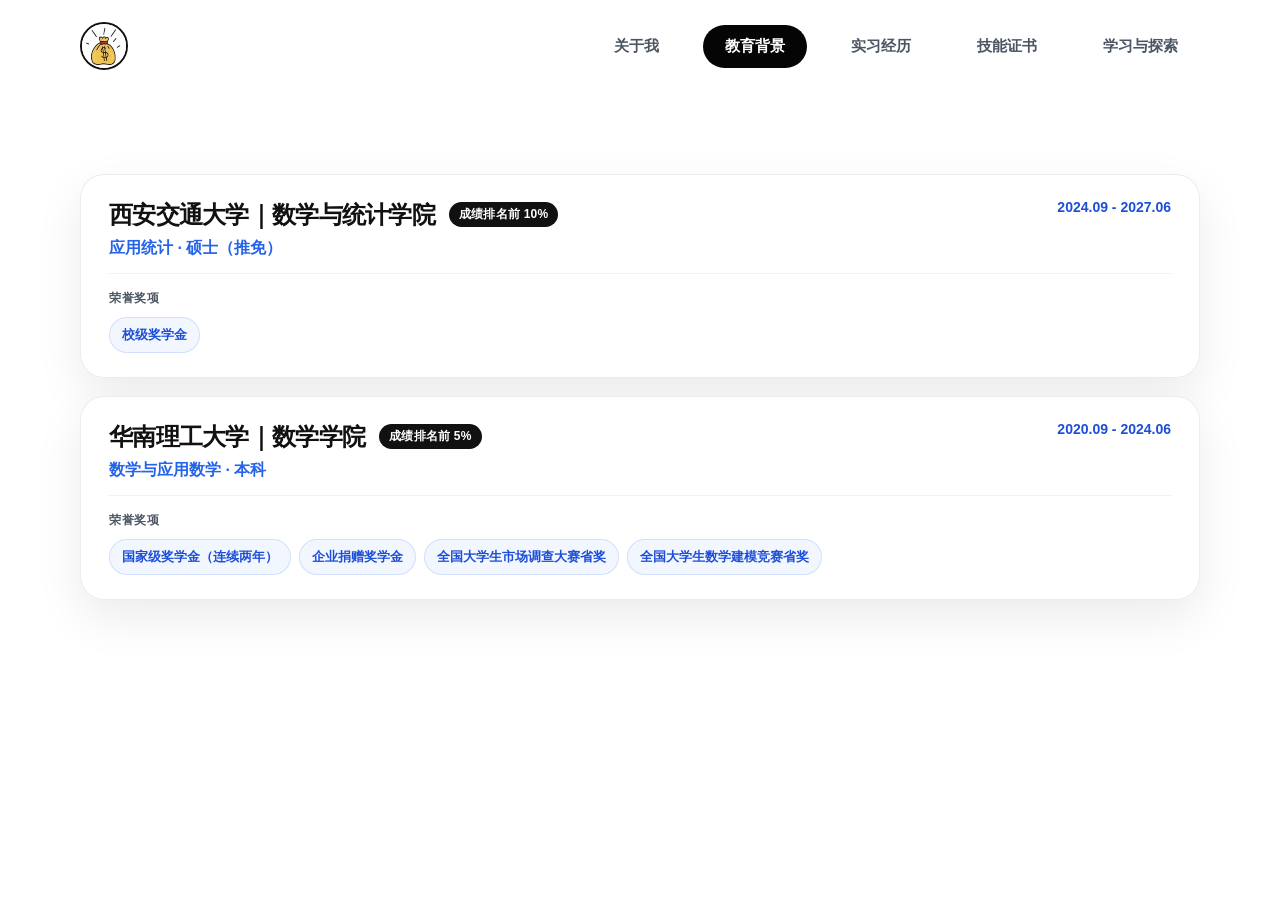
==== resume-website/education.html @ 729c0051 "Add files via upload" ====
<!DOCTYPE html>
<html lang="zh-CN">
<head>
  <meta charset="UTF-8">
  <meta name="viewport" content="width=device-width, initial-scale=1.0">
  <meta name="description" content="宋佳丽的教育背景页面，展示西安交通大学和华南理工大学学习经历、成绩排名与荣誉奖项。">
  <title>教育背景｜宋佳丽</title>
  <link rel="stylesheet" href="styles.css">
</head>
<body>
  <header class="site-header">
    <img class="logo logo-mark" src="xiaoxin2.jpg" alt="logo">
    <nav class="nav">
      <a href="index.html">关于我</a>
      <a class="active" href="education.html">教育背景</a>
      <a href="experience.html">实习经历</a>
      <a href="skills.html">技能证书</a>
      <a href="learning.html">学习与探索</a>
    </nav>
  </header>

  <main class="page subpage">
    <section class="section">
      <div class="edu-list">
        <article class="edu-card">
          <header class="edu-card-header">
            <div class="edu-card-title">
              <div class="edu-title-row">
                <h2>西安交通大学｜数学与统计学院</h2>
                <span class="edu-rank-inline">成绩排名前 10%</span>
              </div>
              <p class="edu-degree">应用统计 · 硕士（推免）</p>
            </div>
            <time class="edu-period">2024.09 - 2027.06</time>
          </header>

          <div class="edu-awards">
            <p class="edu-awards-label">荣誉奖项</p>
            <ul class="edu-award-tags">
              <li>校级奖学金</li>
            </ul>
          </div>
        </article>

        <article class="edu-card">
          <header class="edu-card-header">
            <div class="edu-card-title">
              <div class="edu-title-row">
                <h2>华南理工大学｜数学学院</h2>
                <span class="edu-rank-inline">成绩排名前 5%</span>
              </div>
              <p class="edu-degree">数学与应用数学 · 本科</p>
            </div>
            <time class="edu-period">2020.09 - 2024.06</time>
          </header>

          <div class="edu-awards">
            <p class="edu-awards-label">荣誉奖项</p>
            <ul class="edu-award-tags">
              <li>国家级奖学金（连续两年）</li>
              <li>企业捐赠奖学金</li>
              <li>全国大学生市场调查大赛省奖</li>
              <li>全国大学生数学建模竞赛省奖</li>
            </ul>
          </div>
        </article>
      </div>
    </section>
  </main>

  <script src="script.js"></script>
</body>
</html>
---- resume-website/styles.css ----
* {
  box-sizing: border-box;
}

:root {
  --bg: #ffffff;
  --card: rgba(255, 255, 255, 0.94);
  --text: #111111;
  --muted: #4b5563;
  --primary: #2563eb;
  --primary-dark: #1d4ed8;
  --accent: #9b6bd3;
  --mint: #bdf3e7;
  --outline: #55d5bd;
  --warm: #f97316;
  --line: rgba(37, 99, 235, 0.16);
  --shadow: 0 18px 48px rgba(17, 17, 17, 0.08);
}

html {
  scroll-behavior: smooth;
}

body {
  margin: 0;
  font-family: Arial, "Microsoft YaHei", sans-serif;
  color: var(--text);
  background: var(--bg);
}

body::before {
  content: none;
}

.site-header {
  position: sticky;
  top: 0;
  z-index: 10;
  display: flex;
  align-items: center;
  justify-content: space-between;
  width: min(1120px, 92%);
  margin: 0 auto;
  padding: 22px 0;
  border: 0;
  border-radius: 0;
  background: rgba(255, 255, 255, 0.88);
  box-shadow: none;
  backdrop-filter: blur(16px);
}

.logo {
  color: var(--text);
  font-size: 18px;
  font-weight: 800;
  text-decoration: none;
}

.logo-mark {
  display: inline-flex;
  align-items: center;
  justify-content: center;
  width: 48px;
  height: 48px;
  border: 2px solid #111111;
  border-radius: 50%;
  font-size: 16px;
  font-weight: 900;
  letter-spacing: -0.04em;
  background: #ffffff;
}

.nav {
  display: flex;
  gap: 22px;
  align-items: center;
}

.nav a {
  color: var(--muted);
  padding: 12px 22px;
  border-radius: 999px;
  font-size: 15px;
  font-weight: 700;
  text-decoration: none;
}

.nav a:hover {
  color: var(--primary);
}

.nav a.active {
  color: #ffffff;
  background: #050505;
}

.page {
  width: min(1120px, 92%);
  margin: 0 auto;
  padding: 20px 0 72px;
}

.subpage {
  padding-top: 54px;
}

.section {
  margin-top: 28px;
  scroll-margin-top: 96px;
}

.hero.section {
  margin-top: 8px;
}

.hero {
  display: grid;
  grid-template-columns: 1fr 1fr;
  gap: 40px;
  align-items: stretch;
  min-height: 0;
}

.hero-left {
  display: flex;
  flex-direction: column;
  justify-content: space-between;
  gap: 28px;
  min-width: 0;
}

.hero-content,
.profile-card,
.card,
.experience-card,
.contact-card {
  border: 1px solid rgba(17, 17, 17, 0.08);
  border-radius: 30px;
  background: var(--card);
  box-shadow: var(--shadow);
  backdrop-filter: blur(18px);
}

.hero-content {
  position: relative;
  display: flex;
  flex-direction: column;
  justify-content: flex-start;
  overflow: hidden;
  padding: 0 20px;
  border: 0;
  border-radius: 0;
  background: transparent;
  box-shadow: none;
  backdrop-filter: none;
  min-width: 0;
}

.hero-content::after {
  content: none;
}

.profile-card {
  position: relative;
  display: flex;
  flex-direction: column;
  height: 100%;
  min-height: 0;
  gap: 0;
  padding: 0;
  border: 0;
  background: transparent;
  box-shadow: none;
  backdrop-filter: none;
}

.photo-frame {
  position: relative;
  flex: 1;
  min-height: 0;
  height: 100%;
  padding: 0;
  border-radius: 42px;
  background: transparent;
  overflow: hidden;
}

.photo-frame::before {
  content: none;
}

.photo-frame img {
  display: block;
  width: 100%;
  height: 100%;
  object-fit: cover;
  object-position: center top;
  border-radius: 0;
  background: transparent;
  box-shadow: none;
}

.tag-list {
  display: flex;
  flex-direction: column;
  gap: 12px;
}

.tag-list span {
  display: block;
  padding: 13px 16px;
  border: 1px solid var(--line);
  border-radius: 16px;
  color: var(--primary-dark);
  background: rgba(239, 246, 255, 0.82);
  font-weight: 800;
}

.tag-cloud {
  display: flex;
  flex-wrap: wrap;
  gap: 12px;
}

.tag-cloud span {
  padding: 12px 16px;
  border: 1px solid var(--line);
  border-radius: 999px;
  color: var(--primary-dark);
  background: rgba(239, 246, 255, 0.82);
  font-weight: 800;
}

.eyebrow {
  margin: 0 0 16px;
  color: var(--primary);
  font-weight: 700;
  letter-spacing: 0.08em;
  text-transform: uppercase;
}

h1 {
  margin: 0;
  font-size: clamp(42px, 6.5vw, 64px);
  line-height: 1.04;
  letter-spacing: -0.07em;
}

.role-highlight {
  color: #7c3aed;
  font-size: 0.58em;
}

.role-line {
  margin: 16px 0 0;
  color: var(--accent);
  font-size: clamp(28px, 4vw, 40px);
  line-height: 1.2;
  font-weight: 500;
}

h2 {
  margin: 0 0 20px;
  font-size: clamp(26px, 3vw, 36px);
  letter-spacing: -0.03em;
}

h3 {
  margin: 0;
  font-size: 21px;
}

.page-title {
  margin: 0 0 20px;
  font-size: clamp(40px, 7vw, 72px);
  line-height: 1.08;
  letter-spacing: -0.05em;
}

.summary {
  position: relative;
  z-index: 1;
  max-width: 670px;
  margin: 24px 0 0;
  color: var(--muted);
  font-size: 18px;
  line-height: 1.85;
}

.actions {
  display: flex;
  flex-wrap: wrap;
  gap: 14px;
  margin-top: 32px;
}

.button {
  display: inline-flex;
  align-items: center;
  justify-content: center;
  min-width: 116px;
  padding: 14px 24px;
  border-radius: 999px;
  border: 0;
  font: inherit;
  font-weight: 700;
  text-decoration: none;
  cursor: pointer;
  transition: transform 0.2s ease, box-shadow 0.2s ease;
}

.button:hover {
  transform: translateY(-2px);
}

.primary {
  color: #111111;
  border: 2px solid #111111;
  background: #ffffff;
  box-shadow: none;
}

.secondary {
  color: #111111;
  background: var(--mint);
}

.card {
  padding: 34px;
}

.card p {
  margin: 0;
  color: var(--muted);
  line-height: 1.8;
}

.page-links {
  display: grid;
  grid-template-columns: repeat(5, 1fr);
  gap: 18px;
}

.page-link-card {
  display: block;
  min-height: 230px;
  padding: 26px;
  border: 1px solid rgba(255, 255, 255, 0.72);
  border-radius: 28px;
  color: var(--text);
  text-decoration: none;
  background: var(--card);
  box-shadow: var(--shadow);
  transition: transform 0.2s ease, box-shadow 0.2s ease;
}

.page-link-card:hover {
  transform: translateY(-6px);
  box-shadow: 0 28px 76px rgba(30, 41, 59, 0.16);
}

.page-link-card span {
  display: inline-flex;
  align-items: center;
  justify-content: center;
  width: 42px;
  height: 42px;
  margin-bottom: 22px;
  border-radius: 14px;
  color: #ffffff;
  background: linear-gradient(135deg, var(--primary), var(--accent));
  font-weight: 900;
}

.page-link-card h2 {
  margin-bottom: 14px;
  font-size: 24px;
}

.page-link-card p {
  margin: 0;
  color: var(--muted);
  line-height: 1.7;
}

.grid {
  display: grid;
  gap: 24px;
}

.two-columns {
  grid-template-columns: 0.9fr 1.1fr;
}

.section-label {
  margin: 0 0 12px;
  color: var(--accent);
  font-size: 13px;
  font-weight: 900;
  letter-spacing: 0.14em;
  text-transform: uppercase;
}

.section-heading {
  margin-bottom: 18px;
}

.check-list,
.experience-card ul,
.project-points {
  display: grid;
  gap: 11px;
  margin: 0;
  padding-left: 20px;
  color: var(--muted);
  line-height: 1.7;
}

.check-list li::marker,
.experience-card li::marker,
.project-points li::marker {
  color: var(--accent);
}

.timeline {
  display: grid;
  gap: 14px;
}

.timeline-item {
  display: flex;
  gap: 20px;
  align-items: center;
  justify-content: space-between;
  padding: 22px;
  border: 1px solid var(--line);
  border-radius: 22px;
  background: rgba(248, 250, 252, 0.78);
}

.timeline-item p,
.experience-card p,
.featured-project p,
.contact-card p {
  margin: 8px 0 0;
  color: var(--muted);
  line-height: 1.8;
}

time {
  flex: 0 0 auto;
  color: var(--primary-dark);
  font-weight: 800;
}

.experience-list {
  display: grid;
  gap: 20px;
}

.experience-card {
  padding: 28px 30px;
}

.experience-header {
  display: flex;
  gap: 20px;
  align-items: flex-start;
  justify-content: space-between;
  margin-bottom: 14px;
}

.experience-header h3 {
  font-size: clamp(20px, 2.2vw, 24px);
  letter-spacing: -0.02em;
}

.experience-header p {
  margin: 6px 0 0;
  color: var(--primary);
  font-weight: 800;
}

.experience-card > p {
  margin: 0;
}

.experience-card ul {
  margin-top: 12px;
}

.side-shell,
.learn-shell {
  display: grid;
  grid-template-columns: 220px minmax(0, 1fr);
  gap: 24px;
  align-items: start;
  margin-top: 8px;
}

.side-nav,
.learn-nav {
  position: sticky;
  top: 88px;
  display: flex;
  flex-direction: column;
  gap: 6px;
  padding: 18px 14px;
  border: 1px solid rgba(17, 17, 17, 0.08);
  border-radius: 22px;
  background: #ffffff;
  box-shadow: var(--shadow);
}

.side-nav-label,
.learn-nav-label {
  margin: 0 8px 10px;
  color: #9ca3af;
  font-size: 12px;
  font-weight: 700;
  letter-spacing: 0.08em;
}

.side-nav-item,
.learn-nav-item {
  display: block;
  width: 100%;
  padding: 12px 14px;
  border: 0;
  border-radius: 14px;
  background: transparent;
  color: #4b5563;
  font: inherit;
  font-size: 14px;
  font-weight: 700;
  text-align: left;
  cursor: pointer;
  transition: background 0.2s ease, color 0.2s ease;
}

.side-nav-item:hover,
.learn-nav-item:hover {
  color: var(--primary);
  background: rgba(239, 246, 255, 0.9);
}

.side-nav-item.is-active,
.learn-nav-item.is-active {
  color: #ffffff;
  background: #111111;
}

.side-content,
.learn-content {
  min-width: 0;
}

.side-panel[hidden],
.learn-panel[hidden] {
  display: none;
}

.side-panel,
.learn-panel {
  margin: 0;
}

.exp-panel {
  padding: 32px 34px;
  border: 1px solid rgba(17, 17, 17, 0.08);
  border-radius: 28px;
  background: #ffffff;
  box-shadow: var(--shadow);
}

.exp-top {
  display: flex;
  align-items: flex-start;
  justify-content: space-between;
  gap: 16px;
  margin-bottom: 14px;
}

.exp-company {
  margin: 0;
  font-size: clamp(28px, 3.2vw, 36px);
  letter-spacing: -0.04em;
  line-height: 1.15;
}

.exp-role {
  margin: 8px 0 0;
  color: var(--primary);
  font-size: 16px;
  font-weight: 700;
}

.exp-time {
  color: #6b7280;
  font-size: 14px;
  font-weight: 600;
  white-space: nowrap;
}

.exp-summary {
  margin: 0 0 18px;
  color: var(--text);
  font-size: 15px;
  line-height: 1.8;
  max-width: 920px;
}

.exp-tag-rows {
  display: grid;
  gap: 10px;
  margin-bottom: 26px;
}

.exp-tag-row {
  display: flex;
  align-items: flex-start;
  gap: 14px;
}

.exp-tag-cat {
  flex: 0 0 42px;
  padding-top: 8px;
  color: #9ca3af;
  font-size: 13px;
  font-weight: 600;
}

.exp-tags {
  display: flex;
  flex-wrap: wrap;
  gap: 8px;
}

.exp-tags span {
  padding: 7px 12px;
  border-radius: 999px;
  background: rgba(239, 246, 255, 0.95);
  color: var(--primary-dark);
  font-size: 13px;
  font-weight: 700;
}

.exp-projects-head {
  display: flex;
  align-items: center;
  justify-content: space-between;
  gap: 12px;
  margin-bottom: 14px;
}

.exp-projects-head h3 {
  margin: 0;
  font-size: 18px;
  letter-spacing: -0.02em;
}

.exp-expand-all {
  border: 0;
  background: transparent;
  color: #9ca3af;
  font: inherit;
  font-size: 13px;
  font-weight: 600;
  cursor: pointer;
}

.exp-expand-all:hover {
  color: var(--primary);
}

.exp-project-grid {
  display: grid;
  grid-template-columns: repeat(2, minmax(0, 1fr));
  gap: 16px;
}

.exp-project-grid--3 {
  grid-template-columns: repeat(3, minmax(0, 1fr));
  gap: 12px;
}

.exp-project-grid--3 .exp-project-card {
  padding: 10px;
}

.exp-project-grid--3 .exp-project-cover {
  min-height: 96px;
  margin-bottom: 10px;
  padding: 10px;
  font-size: 13px;
}

.exp-project-grid--3 .exp-project-card h4 {
  font-size: 14px;
}

.exp-project-grid--3 .exp-project-card > p {
  font-size: 12px;
  margin-bottom: 10px;
}

.exp-project-card {
  display: flex;
  flex-direction: column;
  padding: 14px;
  border-radius: 20px;
  background: #f7f8fa;
  min-width: 0;
}

.exp-project-cover {
  display: flex;
  align-items: flex-end;
  justify-content: flex-start;
  min-height: 132px;
  margin-bottom: 14px;
  padding: 14px;
  border-radius: 16px;
  color: #ffffff;
  font-size: 15px;
  font-weight: 800;
  letter-spacing: 0.02em;
  background:
    linear-gradient(135deg, rgba(255, 255, 255, 0.18), transparent 55%),
    linear-gradient(160deg, #3b82f6, #1d4ed8);
}

.exp-project-cover.tone-teal {
  background:
    linear-gradient(135deg, rgba(255, 255, 255, 0.18), transparent 55%),
    linear-gradient(160deg, #14b8a6, #0f766e);
}

.exp-project-cover.tone-orange {
  background:
    linear-gradient(135deg, rgba(255, 255, 255, 0.18), transparent 55%),
    linear-gradient(160deg, #fb923c, #ea580c);
}

.exp-project-cover.tone-violet {
  background:
    linear-gradient(135deg, rgba(255, 255, 255, 0.18), transparent 55%),
    linear-gradient(160deg, #8b5cf6, #6d28d9);
}

.exp-project-cover.tone-rose {
  background:
    linear-gradient(135deg, rgba(255, 255, 255, 0.18), transparent 55%),
    linear-gradient(160deg, #f43f5e, #be123c);
}

.exp-project-card h4 {
  margin: 0 0 8px;
  font-size: 16px;
  line-height: 1.4;
  letter-spacing: -0.02em;
}

.exp-project-card > p {
  margin: 0 0 14px;
  color: #6b7280;
  font-size: 13px;
  line-height: 1.65;
  flex: 1;
}

.exp-detail-link {
  align-self: flex-start;
  border: 0;
  padding: 0;
  background: transparent;
  color: var(--text);
  font: inherit;
  font-size: 13px;
  font-weight: 700;
  cursor: pointer;
}

.exp-detail-link:hover {
  color: var(--primary);
}

.project-modal {
  position: fixed;
  inset: 0;
  z-index: 60;
  display: none;
  align-items: center;
  justify-content: center;
  padding: 16px;
}

.project-modal.is-open {
  display: flex;
}

.project-modal-panel {
  position: relative;
  z-index: 1;
  display: flex;
  flex-direction: column;
  width: min(960px, 94vw);
  max-height: 88vh;
  border-radius: 24px;
  background: rgba(247, 248, 250, 0.92);
  backdrop-filter: blur(14px);
  box-shadow: 0 36px 100px rgba(17, 17, 17, 0.28);
  overflow: hidden;
}

.project-modal-scroll {
  overflow-y: auto;
  padding: 18px 20px 8px;
}

.project-modal-header {
  display: flex;
  align-items: flex-start;
  justify-content: space-between;
  gap: 14px;
  margin-bottom: 16px;
  padding: 14px 16px;
  border-radius: 16px;
  background: #ffffff;
  box-shadow: 0 4px 14px rgba(17, 17, 17, 0.04);
}

.project-modal-header h2 {
  margin: 0;
  flex: 1;
  min-width: 0;
  font-size: clamp(18px, 2.2vw, 24px);
  letter-spacing: -0.03em;
  line-height: 1.25;
}

.project-modal-process {
  margin: 0;
  max-width: 280px;
  color: #9ca3af;
  font-size: 10px;
  font-weight: 700;
  letter-spacing: 0.03em;
  text-align: right;
  line-height: 1.45;
}

.project-modal-section {
  margin-bottom: 16px;
}

.project-modal-section-title {
  text-align: center;
  margin-bottom: 10px;
}

.project-modal-section-title h3 {
  margin: 0;
  font-size: 17px;
  letter-spacing: -0.02em;
}

.project-modal-section-title p {
  margin: 3px 0 0;
  color: #9ca3af;
  font-size: 10px;
  font-weight: 700;
  letter-spacing: 0.12em;
}

.project-resp-grid {
  display: grid;
  grid-template-columns: repeat(4, minmax(0, 1fr));
  gap: 10px;
}

.project-resp-card {
  display: flex;
  flex-direction: column;
  min-height: 0;
  border-radius: 16px;
  overflow: hidden;
  background: #ffffff;
  border: 1px solid rgba(17, 17, 17, 0.05);
  box-shadow: 0 6px 16px rgba(17, 17, 17, 0.04);
}

.project-resp-head {
  min-height: 48px;
  display: flex;
  align-items: flex-end;
  padding: 10px 12px;
}

.project-resp-card.tone-blue .project-resp-head {
  background: linear-gradient(160deg, #dbeafe, #eff6ff);
}

.project-resp-card.tone-green .project-resp-head {
  background: linear-gradient(160deg, #d1fae5, #ecfdf5);
}

.project-resp-card.tone-orange .project-resp-head {
  background: linear-gradient(160deg, #ffedd5, #fff7ed);
}

.project-resp-card.tone-purple .project-resp-head {
  background: linear-gradient(160deg, #ede9fe, #f5f3ff);
}

.project-resp-head h4 {
  margin: 0;
  font-size: 13px;
  letter-spacing: -0.02em;
}

.project-resp-card ul {
  margin: 0;
  padding: 10px 12px 12px 26px;
  display: grid;
  gap: 5px;
  color: #4b5563;
  font-size: 12px;
  line-height: 1.45;
}

.project-modal-results-box {
  margin-bottom: 8px;
  padding: 16px 16px 14px;
  border-radius: 16px;
  background: #ffffff;
  box-shadow: 0 4px 14px rgba(17, 17, 17, 0.04);
}

.project-modal-results-box .project-modal-section-title {
  margin-bottom: 12px;
}

.project-result-grid {
  display: grid;
  grid-template-columns: repeat(3, minmax(0, 1fr));
  gap: 12px;
}

.project-result-card {
  padding: 14px 12px;
  border-radius: 14px;
  background: rgba(247, 248, 250, 0.92);
  border: 1px solid rgba(17, 17, 17, 0.04);
  box-shadow: none;
}

.project-result-card:nth-child(1) {
  background: rgba(239, 246, 255, 0.88);
}

.project-result-card:nth-child(2) {
  background: rgba(240, 253, 250, 0.78);
}

.project-result-card:nth-child(3) {
  background: rgba(245, 243, 255, 0.72);
}

.project-result-card:not(:last-child) {
  border-right: 0;
}

.project-result-card p {
  margin: 0;
  color: #374151;
  font-size: 12px;
  line-height: 1.55;
  font-weight: 600;
}

.project-modal-footer {
  padding: 10px 20px 14px;
  border-top: 1px solid rgba(17, 17, 17, 0.06);
  background: rgba(255, 255, 255, 0.72);
}

.project-modal-footer .button {
  min-width: 84px;
  padding: 10px 18px;
  font-size: 14px;
}

.featured-project {
  background:
    linear-gradient(135deg, rgba(239, 246, 255, 0.92), rgba(240, 253, 250, 0.92)),
    var(--card);
}

.metrics {
  display: grid;
  grid-template-columns: repeat(4, 1fr);
  gap: 14px;
  margin: 28px 0;
}

.metrics div {
  padding: 20px;
  border-radius: 20px;
  background: #ffffff;
  box-shadow: 0 12px 30px rgba(30, 41, 59, 0.08);
}

.metrics strong {
  display: block;
  color: var(--primary);
  font-size: 30px;
  line-height: 1;
}

.metrics span {
  display: block;
  margin-top: 10px;
  color: var(--muted);
  font-size: 14px;
}

.skill-grid {
  display: grid;
  grid-template-columns: repeat(4, 1fr);
  gap: 18px;
}

.skill-card {
  min-height: 190px;
}

.skill-card h3 {
  margin-bottom: 14px;
  color: var(--primary-dark);
}

.awards-card {
  border-left: 8px solid var(--warm);
}

.edu-list {
  display: grid;
  gap: 18px;
}

.edu-card {
  padding: 24px 28px;
  border: 1px solid rgba(17, 17, 17, 0.08);
  border-radius: 24px;
  background: var(--card);
  box-shadow: var(--shadow);
}

.edu-card-header {
  display: flex;
  gap: 16px;
  align-items: flex-start;
  justify-content: space-between;
  margin-bottom: 16px;
  padding-bottom: 14px;
  border-bottom: 1px solid rgba(17, 17, 17, 0.06);
}

.edu-card-title {
  min-width: 0;
  flex: 1;
}

.edu-title-row {
  display: flex;
  flex-wrap: wrap;
  align-items: center;
  gap: 10px 14px;
}

.edu-card-title h2 {
  margin: 0;
  font-size: clamp(20px, 2.2vw, 24px);
  letter-spacing: -0.03em;
  line-height: 1.3;
}

.edu-rank-inline {
  display: inline-flex;
  align-items: center;
  padding: 4px 10px;
  border-radius: 999px;
  background: #111111;
  color: #ffffff;
  font-size: 12px;
  font-weight: 800;
  letter-spacing: 0.02em;
  white-space: nowrap;
}

.edu-degree {
  margin: 8px 0 0;
  color: var(--primary);
  font-weight: 700;
}

.edu-period {
  flex: 0 0 auto;
  color: var(--primary-dark);
  font-weight: 800;
  font-size: 14px;
  white-space: nowrap;
}

.edu-awards-label {
  margin: 0 0 10px;
  color: var(--muted);
  font-size: 12px;
  font-weight: 700;
  letter-spacing: 0.06em;
}

.edu-award-tags {
  display: flex;
  flex-wrap: wrap;
  gap: 8px;
  margin: 0;
  padding: 0;
  list-style: none;
}

.edu-award-tags li {
  padding: 8px 12px;
  border: 1px solid var(--line);
  border-radius: 999px;
  color: var(--primary-dark);
  background: rgba(239, 246, 255, 0.82);
  font-size: 13px;
  font-weight: 700;
}

.contact-card {
  display: flex;
  gap: 24px;
  align-items: center;
  justify-content: space-between;
  padding: 40px;
  color: #ffffff;
  background: linear-gradient(135deg, rgba(37, 99, 235, 0.95), rgba(20, 184, 166, 0.95));
}

.contact-card .section-label,
.contact-card p {
  color: rgba(255, 255, 255, 0.86);
}

.contact-card h2 {
  margin-bottom: 12px;
}

.contact-card .primary {
  color: var(--primary-dark);
  background: #ffffff;
  box-shadow: none;
}

.ai-matcher {
  background: transparent;
  margin-top: auto;
}

.matcher-card {
  background: #ffffff;
  border: 1px solid #e5e5e5;
  border-radius: 16px;
  padding: 16px;
  width: 100%;
  max-width: none;
  box-shadow: none;
}

.matcher-title {
  font-size: 12px;
  font-weight: 500;
  color: #666666;
  margin: 0 0 16px 0;
  font-family: -apple-system, BlinkMacSystemFont, "Segoe UI", Helvetica, Arial, sans-serif;
  letter-spacing: 0.5px;
}

.matcher-form {
  display: flex;
  flex-direction: row;
  gap: 12px;
  align-items: center;
  width: 100%;
}

.job-input {
  flex: 1;
  height: 44px;
  padding: 0 14px;
  background: #f5f5f5;
  border: 1px solid #e5e5e5;
  border-radius: 10px;
  font-family: -apple-system, BlinkMacSystemFont, "Segoe UI", Helvetica, Arial, sans-serif;
  font-size: 13px;
  color: #333333;
  transition: background-color 0.2s, border-color 0.2s;
  box-sizing: border-box;
}

.job-input::placeholder {
  color: #b0b0b0;
}

.job-input:focus {
  outline: none;
  background: #ffffff;
  border-color: #999999;
}

.matcher-btn {
  height: 44px;
  padding: 0 24px;
  background: #000000;
  color: #ffffff;
  border: none;
  border-radius: 10px;
  font-family: -apple-system, BlinkMacSystemFont, "Segoe UI", Helvetica, Arial, sans-serif;
  font-size: 13px;
  font-weight: 600;
  cursor: pointer;
  white-space: nowrap;
  transition: background-color 0.2s;
  box-sizing: border-box;
}

.matcher-btn:hover {
  background: #1a1a1a;
}

.matcher-btn:active {
  background: #000000;
}

.match-result {
  margin-top: 24px;
  padding: 24px;
  background: rgba(37, 99, 235, 0.08);
  border-radius: 12px;
  border-left: 4px solid var(--primary);
}

.result-content {
  margin-bottom: 16px;
  line-height: 1.8;
  white-space: pre-wrap;
}

.loading-spinner {
  display: flex;
  flex-direction: column;
  align-items: center;
  gap: 16px;
  padding: 24px;
}

.spinner {
  width: 40px;
  height: 40px;
  border: 4px solid var(--line);
  border-top-color: var(--primary);
  border-radius: 50%;
  animation: spin 0.8s linear infinite;
}

@keyframes spin {
  to { transform: rotate(360deg); }
}

.progress-container {
  width: 100%;
  max-width: 300px;
  display: flex;
  flex-direction: column;
  align-items: center;
  gap: 8px;
}

.progress-bar {
  width: 100%;
  height: 6px;
  background: rgba(37, 99, 235, 0.1);
  border-radius: 3px;
  overflow: hidden;
}

.progress-fill {
  height: 100%;
  background: linear-gradient(90deg, var(--primary), var(--accent));
  border-radius: 3px;
  width: 0%;
  transition: width 0.3s ease;
}

.progress-text {
  font-size: 12px;
  color: var(--muted);
  font-weight: 600;
}

.contact-modal {
  position: fixed;
  inset: 0;
  z-index: 50;
  display: none;
  align-items: center;
  justify-content: center;
  padding: 24px;
}

.contact-modal.is-open {
  display: flex;
}

.modal-backdrop {
  position: absolute;
  inset: 0;
  background: rgba(17, 17, 17, 0.36);
  backdrop-filter: blur(8px);
}

.contact-popup {
  position: relative;
  z-index: 1;
  display: grid;
  grid-template-columns: minmax(0, 1fr) 300px;
  gap: 30px;
  align-items: center;
  width: min(760px, 94vw);
  padding: 34px;
  border: 3px solid #111111;
  border-radius: 34px;
  background: #fff8df;
  box-shadow: 0 28px 80px rgba(17, 17, 17, 0.24);
}

.modal-close {
  position: absolute;
  top: 18px;
  right: 18px;
  width: 36px;
  height: 36px;
  border: 2px solid #111111;
  border-radius: 50%;
  color: #111111;
  background: #ffffff;
  font-size: 24px;
  font-weight: 900;
  line-height: 1;
  cursor: pointer;
}

.contact-sign {
  position: relative;
  padding: 30px 32px;
  border: 3px solid #111111;
  border-radius: 24px;
  background: #ffffff;
}

.contact-sign h2 {
  margin-bottom: 18px;
}

.contact-line {
  margin: 12px 0 0;
  color: var(--text);
  font-size: 20px;
  font-weight: 800;
  white-space: nowrap;
}

.contact-line a {
  color: #7c3aed;
  text-decoration: none;
}

.contact-illustration {
  display: flex;
  align-items: center;
  justify-content: center;
}

.contact-illustration img {
  display: block;
  width: min(300px, 100%);
  height: auto;
  object-fit: contain;
  mix-blend-mode: multiply;
}

.cartoon-kid {
  position: relative;
  width: 210px;
  height: 260px;
  margin: 0 auto;
}

.kid-face {
  position: absolute;
  left: 48px;
  top: 42px;
  width: 116px;
  height: 104px;
  border: 3px solid #111111;
  border-radius: 48% 48% 44% 44%;
  background: #ffd6b1;
  z-index: 3;
}

.kid-hair {
  position: absolute;
  left: 39px;
  top: 24px;
  width: 130px;
  height: 62px;
  border: 3px solid #111111;
  border-radius: 60px 60px 28px 28px;
  background: #1f2937;
  z-index: 4;
}

.kid-hair::before,
.kid-hair::after {
  position: absolute;
  bottom: -24px;
  width: 34px;
  height: 52px;
  border: 3px solid #111111;
  border-radius: 999px;
  content: "";
  background: #1f2937;
}

.kid-hair::before {
  left: -6px;
  transform: rotate(18deg);
}

.kid-hair::after {
  right: -6px;
  transform: rotate(-18deg);
}

.eye {
  position: absolute;
  top: 46px;
  width: 12px;
  height: 18px;
  border-radius: 50%;
  background: #111111;
}

.eye.left {
  left: 33px;
}

.eye.right {
  right: 33px;
}

.blush {
  position: absolute;
  top: 68px;
  width: 24px;
  height: 10px;
  border-radius: 999px;
  background: #ff8aa0;
  opacity: 0.72;
}

.blush.left {
  left: 16px;
}

.blush.right {
  right: 16px;
}

.smile {
  position: absolute;
  left: 48px;
  top: 70px;
  width: 20px;
  height: 12px;
  border-bottom: 3px solid #111111;
  border-radius: 0 0 999px 999px;
}

.kid-body {
  position: absolute;
  left: 55px;
  top: 135px;
  width: 100px;
  height: 90px;
  border: 3px solid #111111;
  border-radius: 28px 28px 18px 18px;
  background: #ef4444;
  z-index: 2;
}

.kid-body::before {
  position: absolute;
  left: 24px;
  top: 0;
  width: 52px;
  height: 28px;
  border-radius: 0 0 20px 20px;
  content: "";
  background: #ffe08a;
}

.kid-arm {
  position: absolute;
  top: 140px;
  width: 34px;
  height: 94px;
  border: 3px solid #111111;
  border-radius: 999px;
  background: #ffd6b1;
  z-index: 1;
}

.kid-arm.left {
  left: 20px;
  transform: rotate(-22deg);
}

.kid-arm.right {
  right: 20px;
  transform: rotate(22deg);
}

@media (max-width: 640px) {
  .site-header {
    position: static;
    align-items: flex-start;
    border-radius: 24px;
    width: 92%;
    margin: 0 auto 22px;
    padding: 0;
  }

  .nav {
    flex-wrap: wrap;
    justify-content: flex-end;
    gap: 10px;
  }

  .nav a {
    font-size: 12px;
  }

  .page {
    padding: 28px 0;
  }

  .hero {
    grid-template-columns: 1fr;
    min-height: auto;
  }

  .hero-left {
    gap: 24px;
  }

  .profile-card {
    min-height: 360px;
  }

  .hero-content {
    padding: 0;
  }

  .card {
    padding: 24px;
  }

  .matcher-card {
    padding: 24px;
  }

  .matcher-form {
    gap: 12px;
  }

  .job-input {
    padding: 12px;
    font-size: 13px;
  }

  .two-columns,
  .skill-grid,
  .metrics,
  .page-links,
  .exp-project-grid {
    grid-template-columns: 1fr;
  }

  .timeline-item,
  .experience-header,
  .contact-card,
  .contact-popup,
  .edu-card-header,
  .exp-top {
    align-items: flex-start;
    flex-direction: column;
  }

  .side-shell,
  .learn-shell {
    grid-template-columns: 1fr;
    gap: 16px;
  }

  .side-nav,
  .learn-nav {
    position: static;
    flex-direction: row;
    flex-wrap: wrap;
    gap: 8px;
    padding: 14px;
  }

  .side-nav-label,
  .learn-nav-label {
    width: 100%;
    margin: 0 0 4px;
  }

  .side-nav-item,
  .learn-nav-item {
    width: auto;
    padding: 10px 12px;
    font-size: 13px;
  }

  .exp-panel {
    padding: 22px 18px;
  }

  .exp-tag-row {
    flex-direction: column;
    gap: 8px;
  }

  .project-modal {
    padding: 12px;
  }

  .project-modal-panel {
    max-height: 94vh;
    border-radius: 24px;
  }

  .project-modal-scroll {
    padding: 20px 16px 8px;
  }

  .project-modal-header {
    flex-direction: column;
  }

  .project-modal-process {
    max-width: none;
    text-align: left;
  }

  .project-resp-grid,
  .project-result-grid {
    grid-template-columns: 1fr;
  }

  .project-result-card:not(:last-child) {
    border-right: 0;
    border-bottom: 0;
    padding-bottom: 14px;
    margin-bottom: 0;
  }

  .project-modal-footer {
    padding: 14px 16px 18px;
  }

  .contact-popup {
    display: flex;
    padding: 26px;
  }

  .cartoon-kid {
    transform: scale(0.88);
    transform-origin: left top;
    height: 230px;
  }

  time {
    font-size: 14px;
  }
}

@media (min-width: 641px) and (max-width: 980px) {
  .site-header {
    width: min(900px, 92%);
  }

  .hero,
  .two-columns {
    grid-template-columns: 1fr;
  }

  .profile-card {
    display: none;
  }

  .matcher-form {
    flex-direction: column;
    gap: 8px;
  }

  .job-input {
    width: 100%;
    min-width: 0;
  }

  .matcher-btn {
    width: 100%;
  }

  .contact-popup {
    grid-template-columns: 1fr;
    gap: 24px;
  }

  .skill-grid,
  .metrics,
  .page-links {
    grid-template-columns: repeat(2, 1fr);
  }

  .exp-project-grid {
    grid-template-columns: 1fr;
  }

  .exp-project-grid--3 {
    grid-template-columns: repeat(3, minmax(0, 1fr));
  }

  .project-resp-grid {
    grid-template-columns: repeat(2, minmax(0, 1fr));
  }

  .project-result-grid {
    grid-template-columns: 1fr;
  }
}

/* Match Modal Styles */
.match-modal {
  position: fixed;
  inset: 0;
  z-index: 50;
  display: none;
  align-items: center;
  justify-content: center;
  padding: 24px;
}

.match-modal.is-open {
  display: flex;
}

.match-popup {
  position: relative;
  z-index: 1;
  width: min(1100px, 90vw);
  max-height: 90vh;
  border-radius: 36px;
  background: rgba(255, 255, 255, 0.7);
  backdrop-filter: blur(10px);
  box-shadow: 0 40px 120px rgba(17, 17, 17, 0.3);
  overflow-y: auto;
  animation: slideUp 0.3s cubic-bezier(0.34, 1.56, 0.64, 1);
  padding: 24px;
  display: flex;
  flex-direction: column;
}

@keyframes slideUp {
  from {
    opacity: 0;
    transform: translateY(40px);
  }
  to {
    opacity: 1;
    transform: translateY(0);
  }
}

.modal-close {
  display: none;
}

.modal-actions {
  display: flex;
  gap: 12px;
  padding: 16px 0 0 0;
  border-top: none;
  background: transparent;
  justify-content: flex-end;
}

#closeMatchModal {
  padding: 8px 16px !important;
  font-size: 14px !important;
}

.match-card-header {
  display: flex;
  flex-direction: column;
  align-items: flex-start;
  justify-content: flex-start;
  gap: 16px;
  padding: 32px 32px 32px;
  border-bottom: 1px solid rgba(37, 99, 235, 0.1);
  background: transparent;
}

.match-card-container {
  display: grid;
  gap: 18px;
}

.match-matrix-card {
  display: flex;
  flex-direction: column;
  gap: 16px;
  flex-shrink: 0;
}

.match-footer-row {
  display: grid;
  grid-template-columns: 1fr 1fr;
  gap: 18px;
}

.highlights-card,
.summary-card {
  display: flex;
  flex-direction: column;
  gap: 16px;
}

.match-inner-card {
  background: rgba(255, 255, 255, 0.85);
  backdrop-filter: blur(5px);
  border-radius: 20px;
  padding: 18px;
  border: 1px solid rgba(37, 99, 235, 0.1);
}

.highlights-card h4,
.summary-card h4 {
  margin: 0;
  font-size: 14px;
  font-weight: 700;
  color: var(--text);
}

.summary-card p {
  margin: 0;
  color: var(--muted);
  line-height: 1.6;
  font-size: 13px;
  overflow: hidden;
  display: -webkit-box;
  -webkit-line-clamp: 5;
  -webkit-box-orient: vertical;
}

.match-card-header {
  display: flex;
  flex-direction: row;
  align-items: center;
  justify-content: space-between;
  gap: 12px;
  padding: 0;
  border-bottom: none;
  background: transparent;
}

.header-title-row {
  display: flex;
  align-items: center;
  gap: 12px;
}

.matrix-icon {
  font-size: 24px;
}

.header-title-row h3 {
  margin: 0;
  color: var(--text);
  font-size: 16px;
  font-weight: 700;
}

.level-badge {
  display: inline-block;
  padding: 8px 16px;
  border-radius: 999px;
  font-weight: 700;
  font-size: 14px;
  color: #ffffff;
}

.level-badge.level-excellent {
  background: linear-gradient(135deg, #10b981, #059669);
}

.level-badge.level-good {
  background: linear-gradient(135deg, #3b82f6, #2563eb);
}

.level-badge.level-fair {
  background: linear-gradient(135deg, #f59e0b, #d97706);
}

.level-badge.level-poor {
  background: linear-gradient(135deg, #ef4444, #dc2626);
}

.match-card-body {
  display: grid;
  grid-template-columns: auto 1fr;
  gap: 24px;
  padding: 0;
  align-items: flex-start;
}

.score-circle {
  position: relative;
  width: 120px;
  height: 120px;
  border-radius: 50%;
  background: linear-gradient(135deg, rgba(37, 99, 235, 0.1), rgba(155, 107, 211, 0.1));
  display: flex;
  flex-direction: column;
  align-items: center;
  justify-content: center;
  flex-shrink: 0;
  border: 3px solid rgba(37, 99, 235, 0.2);
}

.score-value {
  font-size: 44px;
  font-weight: 900;
  color: var(--primary);
  line-height: 1;
}

.score-max {
  font-size: 14px;
  color: var(--muted);
  margin-top: 4px;
}

.scores-detail {
  display: grid;
  gap: 12px;
}

.score-item {
  display: grid;
  gap: 6px;
}

.score-label {
  display: flex;
  justify-content: space-between;
  align-items: center;
}

.score-title {
  font-size: 12px;
  font-weight: 700;
  color: var(--text);
}

.score-number {
  font-size: 14px;
  font-weight: 900;
  color: var(--primary);
}

.score-bar {
  height: 8px;
  background: rgba(37, 99, 235, 0.1);
  border-radius: 999px;
  overflow: hidden;
}

.score-fill {
  height: 100%;
  background: linear-gradient(90deg, var(--primary), #7c3aed);
  border-radius: 999px;
  transition: width 0.6s cubic-bezier(0.34, 1.56, 0.64, 1);
}

.score-explanation {
  font-size: 11px;
  color: var(--muted);
  line-height: 1.4;
  margin-top: 4px;
}

.match-card-footer {
  display: grid;
  gap: 24px;
  padding: 0;
  border-top: none;
  background: transparent;
}

.highlights-list {
  display: grid;
  gap: 10px;
}

.highlight-item {
  padding: 12px 14px;
  background: linear-gradient(135deg, rgba(239, 246, 255, 0.8), rgba(240, 253, 250, 0.8));
  border-radius: 12px;
  border-left: 4px solid var(--primary);
}

.highlight-req {
  font-size: 12px;
  font-weight: 700;
  color: var(--primary);
  margin-bottom: 3px;
}

.highlight-adv {
  font-size: 12px;
  color: var(--muted);
  line-height: 1.5;
}

.error-message {
  padding: 20px;
  background: #fee2e2;
  border: 1px solid #fecaca;
  border-radius: 12px;
  color: #dc2626;
  text-align: center;
  font-weight: 600;
}

@media (max-width: 640px) {
  .match-card-body {
    grid-template-columns: 1fr;
    gap: 24px;
  }

  .score-circle {
    width: 120px;
    height: 120px;
  }

  .score-value {
    font-size: 42px;
  }

  .match-card-header,
  .match-card-body,
  .match-card-footer {
    padding: 20px;
  }
}
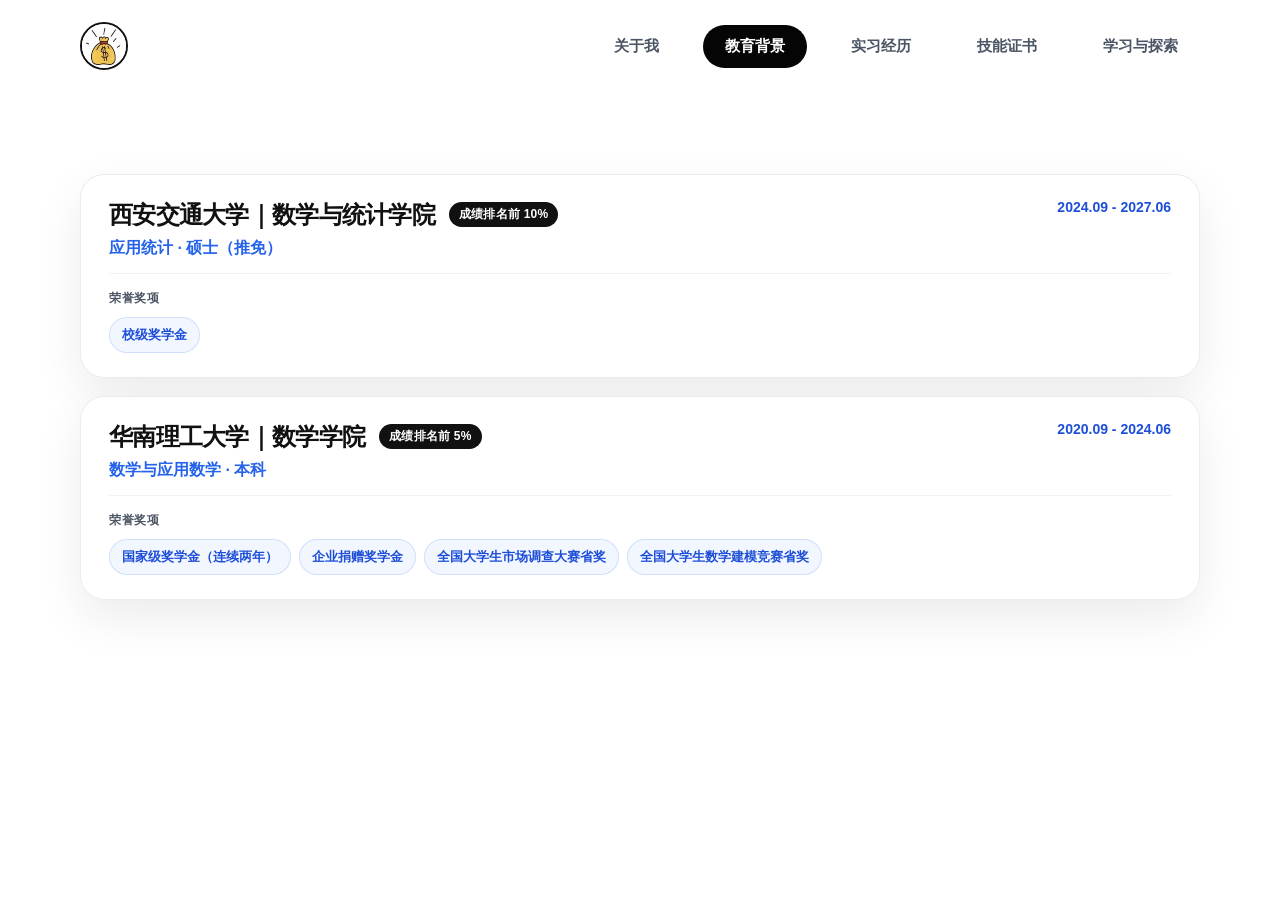
==== commit 77abb443: "Add files via upload" ====
--- a/resume-website/education.html
+++ b/resume-website/education.html
@@ -67,7 +67,5 @@
       </div>
     </section>
   </main>
-
-  <script src="script.js"></script>
 </body>
 </html>
--- a/resume-website/styles.css
+++ b/resume-website/styles.css
@@ -1,2093 +1,1639 @@
-* {
-  box-sizing: border-box;
-}
-
-:root {
-  --bg: #ffffff;
-  --card: rgba(255, 255, 255, 0.94);
-  --text: #111111;
-  --muted: #4b5563;
-  --primary: #2563eb;
-  --primary-dark: #1d4ed8;
-  --accent: #9b6bd3;
-  --mint: #bdf3e7;
-  --outline: #55d5bd;
-  --warm: #f97316;
-  --line: rgba(37, 99, 235, 0.16);
-  --shadow: 0 18px 48px rgba(17, 17, 17, 0.08);
-}
-
-html {
-  scroll-behavior: smooth;
-}
-
-body {
-  margin: 0;
-  font-family: Arial, "Microsoft YaHei", sans-serif;
-  color: var(--text);
-  background: var(--bg);
-}
-
-body::before {
-  content: none;
-}
-
-.site-header {
-  position: sticky;
-  top: 0;
-  z-index: 10;
-  display: flex;
-  align-items: center;
-  justify-content: space-between;
-  width: min(1120px, 92%);
-  margin: 0 auto;
-  padding: 22px 0;
-  border: 0;
-  border-radius: 0;
-  background: rgba(255, 255, 255, 0.88);
-  box-shadow: none;
-  backdrop-filter: blur(16px);
-}
-
-.logo {
-  color: var(--text);
-  font-size: 18px;
-  font-weight: 800;
-  text-decoration: none;
-}
-
-.logo-mark {
-  display: inline-flex;
-  align-items: center;
-  justify-content: center;
-  width: 48px;
-  height: 48px;
-  border: 2px solid #111111;
-  border-radius: 50%;
-  font-size: 16px;
-  font-weight: 900;
-  letter-spacing: -0.04em;
-  background: #ffffff;
-}
-
-.nav {
-  display: flex;
-  gap: 22px;
-  align-items: center;
-}
-
-.nav a {
-  color: var(--muted);
-  padding: 12px 22px;
-  border-radius: 999px;
-  font-size: 15px;
-  font-weight: 700;
-  text-decoration: none;
-}
-
-.nav a:hover {
-  color: var(--primary);
-}
-
-.nav a.active {
-  color: #ffffff;
-  background: #050505;
-}
-
-.page {
-  width: min(1120px, 92%);
-  margin: 0 auto;
-  padding: 20px 0 72px;
-}
-
-.subpage {
-  padding-top: 54px;
-}
-
-.section {
-  margin-top: 28px;
-  scroll-margin-top: 96px;
-}
-
-.hero.section {
-  margin-top: 8px;
-}
-
-.hero {
-  display: grid;
-  grid-template-columns: 1fr 1fr;
-  gap: 40px;
-  align-items: stretch;
-  min-height: 0;
-}
-
-.hero-left {
-  display: flex;
-  flex-direction: column;
-  justify-content: space-between;
-  gap: 28px;
-  min-width: 0;
-}
-
-.hero-content,
-.profile-card,
-.card,
-.experience-card,
-.contact-card {
-  border: 1px solid rgba(17, 17, 17, 0.08);
-  border-radius: 30px;
-  background: var(--card);
-  box-shadow: var(--shadow);
-  backdrop-filter: blur(18px);
-}
-
-.hero-content {
-  position: relative;
-  display: flex;
-  flex-direction: column;
-  justify-content: flex-start;
-  overflow: hidden;
-  padding: 0 20px;
-  border: 0;
-  border-radius: 0;
-  background: transparent;
-  box-shadow: none;
-  backdrop-filter: none;
-  min-width: 0;
-}
-
-.hero-content::after {
-  content: none;
-}
-
-.profile-card {
-  position: relative;
-  display: flex;
-  flex-direction: column;
-  height: 100%;
-  min-height: 0;
-  gap: 0;
-  padding: 0;
-  border: 0;
-  background: transparent;
-  box-shadow: none;
-  backdrop-filter: none;
-}
-
-.photo-frame {
-  position: relative;
-  flex: 1;
-  min-height: 0;
-  height: 100%;
-  padding: 0;
-  border-radius: 42px;
-  background: transparent;
-  overflow: hidden;
-}
-
-.photo-frame::before {
-  content: none;
-}
-
-.photo-frame img {
-  display: block;
-  width: 100%;
-  height: 100%;
-  object-fit: cover;
-  object-position: center top;
-  border-radius: 0;
-  background: transparent;
-  box-shadow: none;
-}
-
-.tag-list {
-  display: flex;
-  flex-direction: column;
-  gap: 12px;
-}
-
-.tag-list span {
-  display: block;
-  padding: 13px 16px;
-  border: 1px solid var(--line);
-  border-radius: 16px;
-  color: var(--primary-dark);
-  background: rgba(239, 246, 255, 0.82);
-  font-weight: 800;
-}
-
-.tag-cloud {
-  display: flex;
-  flex-wrap: wrap;
-  gap: 12px;
-}
-
-.tag-cloud span {
-  padding: 12px 16px;
-  border: 1px solid var(--line);
-  border-radius: 999px;
-  color: var(--primary-dark);
-  background: rgba(239, 246, 255, 0.82);
-  font-weight: 800;
-}
-
-.eyebrow {
-  margin: 0 0 16px;
-  color: var(--primary);
-  font-weight: 700;
-  letter-spacing: 0.08em;
-  text-transform: uppercase;
-}
-
-h1 {
-  margin: 0;
-  font-size: clamp(42px, 6.5vw, 64px);
-  line-height: 1.04;
-  letter-spacing: -0.07em;
-}
-
-.role-highlight {
-  color: #7c3aed;
-  font-size: 0.58em;
-}
-
-.role-line {
-  margin: 16px 0 0;
-  color: var(--accent);
-  font-size: clamp(28px, 4vw, 40px);
-  line-height: 1.2;
-  font-weight: 500;
-}
-
-h2 {
-  margin: 0 0 20px;
-  font-size: clamp(26px, 3vw, 36px);
-  letter-spacing: -0.03em;
-}
-
-h3 {
-  margin: 0;
-  font-size: 21px;
-}
-
-.page-title {
-  margin: 0 0 20px;
-  font-size: clamp(40px, 7vw, 72px);
-  line-height: 1.08;
-  letter-spacing: -0.05em;
-}
-
-.summary {
-  position: relative;
-  z-index: 1;
-  max-width: 670px;
-  margin: 24px 0 0;
-  color: var(--muted);
-  font-size: 18px;
-  line-height: 1.85;
-}
-
-.actions {
-  display: flex;
-  flex-wrap: wrap;
-  gap: 14px;
-  margin-top: 32px;
-}
-
-.button {
-  display: inline-flex;
-  align-items: center;
-  justify-content: center;
-  min-width: 116px;
-  padding: 14px 24px;
-  border-radius: 999px;
-  border: 0;
-  font: inherit;
-  font-weight: 700;
-  text-decoration: none;
-  cursor: pointer;
-  transition: transform 0.2s ease, box-shadow 0.2s ease;
-}
-
-.button:hover {
-  transform: translateY(-2px);
-}
-
-.primary {
-  color: #111111;
-  border: 2px solid #111111;
-  background: #ffffff;
-  box-shadow: none;
-}
-
-.secondary {
-  color: #111111;
-  background: var(--mint);
-}
-
-.card {
-  padding: 34px;
-}
-
-.card p {
-  margin: 0;
-  color: var(--muted);
-  line-height: 1.8;
-}
-
-.page-links {
-  display: grid;
-  grid-template-columns: repeat(5, 1fr);
-  gap: 18px;
-}
-
-.page-link-card {
-  display: block;
-  min-height: 230px;
-  padding: 26px;
-  border: 1px solid rgba(255, 255, 255, 0.72);
-  border-radius: 28px;
-  color: var(--text);
-  text-decoration: none;
-  background: var(--card);
-  box-shadow: var(--shadow);
-  transition: transform 0.2s ease, box-shadow 0.2s ease;
-}
-
-.page-link-card:hover {
-  transform: translateY(-6px);
-  box-shadow: 0 28px 76px rgba(30, 41, 59, 0.16);
-}
-
-.page-link-card span {
-  display: inline-flex;
-  align-items: center;
-  justify-content: center;
-  width: 42px;
-  height: 42px;
-  margin-bottom: 22px;
-  border-radius: 14px;
-  color: #ffffff;
-  background: linear-gradient(135deg, var(--primary), var(--accent));
-  font-weight: 900;
-}
-
-.page-link-card h2 {
-  margin-bottom: 14px;
-  font-size: 24px;
-}
-
-.page-link-card p {
-  margin: 0;
-  color: var(--muted);
-  line-height: 1.7;
-}
-
-.grid {
-  display: grid;
-  gap: 24px;
-}
-
-.two-columns {
-  grid-template-columns: 0.9fr 1.1fr;
-}
-
-.section-label {
-  margin: 0 0 12px;
-  color: var(--accent);
-  font-size: 13px;
-  font-weight: 900;
-  letter-spacing: 0.14em;
-  text-transform: uppercase;
-}
-
-.section-heading {
-  margin-bottom: 18px;
-}
-
-.check-list,
-.experience-card ul,
-.project-points {
-  display: grid;
-  gap: 11px;
-  margin: 0;
-  padding-left: 20px;
-  color: var(--muted);
-  line-height: 1.7;
-}
-
-.check-list li::marker,
-.experience-card li::marker,
-.project-points li::marker {
-  color: var(--accent);
-}
-
-.timeline {
-  display: grid;
-  gap: 14px;
-}
-
-.timeline-item {
-  display: flex;
-  gap: 20px;
-  align-items: center;
-  justify-content: space-between;
-  padding: 22px;
-  border: 1px solid var(--line);
-  border-radius: 22px;
-  background: rgba(248, 250, 252, 0.78);
-}
-
-.timeline-item p,
-.experience-card p,
-.featured-project p,
-.contact-card p {
-  margin: 8px 0 0;
-  color: var(--muted);
-  line-height: 1.8;
-}
-
-time {
-  flex: 0 0 auto;
-  color: var(--primary-dark);
-  font-weight: 800;
-}
-
-.experience-list {
-  display: grid;
-  gap: 20px;
-}
-
-.experience-card {
-  padding: 28px 30px;
-}
-
-.experience-header {
-  display: flex;
-  gap: 20px;
-  align-items: flex-start;
-  justify-content: space-between;
-  margin-bottom: 14px;
-}
-
-.experience-header h3 {
-  font-size: clamp(20px, 2.2vw, 24px);
-  letter-spacing: -0.02em;
-}
-
-.experience-header p {
-  margin: 6px 0 0;
-  color: var(--primary);
-  font-weight: 800;
-}
-
-.experience-card > p {
-  margin: 0;
-}
-
-.experience-card ul {
-  margin-top: 12px;
-}
-
-.side-shell,
-.learn-shell {
-  display: grid;
-  grid-template-columns: 220px minmax(0, 1fr);
-  gap: 24px;
-  align-items: start;
-  margin-top: 8px;
-}
-
-.side-nav,
-.learn-nav {
-  position: sticky;
-  top: 88px;
-  display: flex;
-  flex-direction: column;
-  gap: 6px;
-  padding: 18px 14px;
-  border: 1px solid rgba(17, 17, 17, 0.08);
-  border-radius: 22px;
-  background: #ffffff;
-  box-shadow: var(--shadow);
-}
-
-.side-nav-label,
-.learn-nav-label {
-  margin: 0 8px 10px;
-  color: #9ca3af;
-  font-size: 12px;
-  font-weight: 700;
-  letter-spacing: 0.08em;
-}
-
-.side-nav-item,
-.learn-nav-item {
-  display: block;
-  width: 100%;
-  padding: 12px 14px;
-  border: 0;
-  border-radius: 14px;
-  background: transparent;
-  color: #4b5563;
-  font: inherit;
-  font-size: 14px;
-  font-weight: 700;
-  text-align: left;
-  cursor: pointer;
-  transition: background 0.2s ease, color 0.2s ease;
-}
-
-.side-nav-item:hover,
-.learn-nav-item:hover {
-  color: var(--primary);
-  background: rgba(239, 246, 255, 0.9);
-}
-
-.side-nav-item.is-active,
-.learn-nav-item.is-active {
-  color: #ffffff;
-  background: #111111;
-}
-
-.side-content,
-.learn-content {
-  min-width: 0;
-}
-
-.side-panel[hidden],
-.learn-panel[hidden] {
-  display: none;
-}
-
-.side-panel,
-.learn-panel {
-  margin: 0;
-}
-
-.exp-panel {
-  padding: 32px 34px;
-  border: 1px solid rgba(17, 17, 17, 0.08);
-  border-radius: 28px;
-  background: #ffffff;
-  box-shadow: var(--shadow);
-}
-
-.exp-top {
-  display: flex;
-  align-items: flex-start;
-  justify-content: space-between;
-  gap: 16px;
-  margin-bottom: 14px;
-}
-
-.exp-company {
-  margin: 0;
-  font-size: clamp(28px, 3.2vw, 36px);
-  letter-spacing: -0.04em;
-  line-height: 1.15;
-}
-
-.exp-role {
-  margin: 8px 0 0;
-  color: var(--primary);
-  font-size: 16px;
-  font-weight: 700;
-}
-
-.exp-time {
-  color: #6b7280;
-  font-size: 14px;
-  font-weight: 600;
-  white-space: nowrap;
-}
-
-.exp-summary {
-  margin: 0 0 18px;
-  color: var(--text);
-  font-size: 15px;
-  line-height: 1.8;
-  max-width: 920px;
-}
-
-.exp-tag-rows {
-  display: grid;
-  gap: 10px;
-  margin-bottom: 26px;
-}
-
-.exp-tag-row {
-  display: flex;
-  align-items: flex-start;
-  gap: 14px;
-}
-
-.exp-tag-cat {
-  flex: 0 0 42px;
-  padding-top: 8px;
-  color: #9ca3af;
-  font-size: 13px;
-  font-weight: 600;
-}
-
-.exp-tags {
-  display: flex;
-  flex-wrap: wrap;
-  gap: 8px;
-}
-
-.exp-tags span {
-  padding: 7px 12px;
-  border-radius: 999px;
-  background: rgba(239, 246, 255, 0.95);
-  color: var(--primary-dark);
-  font-size: 13px;
-  font-weight: 700;
-}
-
-.exp-projects-head {
-  display: flex;
-  align-items: center;
-  justify-content: space-between;
-  gap: 12px;
-  margin-bottom: 14px;
-}
-
-.exp-projects-head h3 {
-  margin: 0;
-  font-size: 18px;
-  letter-spacing: -0.02em;
-}
-
-.exp-expand-all {
-  border: 0;
-  background: transparent;
-  color: #9ca3af;
-  font: inherit;
-  font-size: 13px;
-  font-weight: 600;
-  cursor: pointer;
-}
-
-.exp-expand-all:hover {
-  color: var(--primary);
-}
-
-.exp-project-grid {
-  display: grid;
-  grid-template-columns: repeat(2, minmax(0, 1fr));
-  gap: 16px;
-}
-
-.exp-project-grid--3 {
-  grid-template-columns: repeat(3, minmax(0, 1fr));
-  gap: 12px;
-}
-
-.exp-project-grid--3 .exp-project-card {
-  padding: 10px;
-}
-
-.exp-project-grid--3 .exp-project-cover {
-  min-height: 96px;
-  margin-bottom: 10px;
-  padding: 10px;
-  font-size: 13px;
-}
-
-.exp-project-grid--3 .exp-project-card h4 {
-  font-size: 14px;
-}
-
-.exp-project-grid--3 .exp-project-card > p {
-  font-size: 12px;
-  margin-bottom: 10px;
-}
-
-.exp-project-card {
-  display: flex;
-  flex-direction: column;
-  padding: 14px;
-  border-radius: 20px;
-  background: #f7f8fa;
-  min-width: 0;
-}
-
-.exp-project-cover {
-  display: flex;
-  align-items: flex-end;
-  justify-content: flex-start;
-  min-height: 132px;
-  margin-bottom: 14px;
-  padding: 14px;
-  border-radius: 16px;
-  color: #ffffff;
-  font-size: 15px;
-  font-weight: 800;
-  letter-spacing: 0.02em;
-  background:
-    linear-gradient(135deg, rgba(255, 255, 255, 0.18), transparent 55%),
-    linear-gradient(160deg, #3b82f6, #1d4ed8);
-}
-
-.exp-project-cover.tone-teal {
-  background:
-    linear-gradient(135deg, rgba(255, 255, 255, 0.18), transparent 55%),
-    linear-gradient(160deg, #14b8a6, #0f766e);
-}
-
-.exp-project-cover.tone-orange {
-  background:
-    linear-gradient(135deg, rgba(255, 255, 255, 0.18), transparent 55%),
-    linear-gradient(160deg, #fb923c, #ea580c);
-}
-
-.exp-project-cover.tone-violet {
-  background:
-    linear-gradient(135deg, rgba(255, 255, 255, 0.18), transparent 55%),
-    linear-gradient(160deg, #8b5cf6, #6d28d9);
-}
-
-.exp-project-cover.tone-rose {
-  background:
-    linear-gradient(135deg, rgba(255, 255, 255, 0.18), transparent 55%),
-    linear-gradient(160deg, #f43f5e, #be123c);
-}
-
-.exp-project-card h4 {
-  margin: 0 0 8px;
-  font-size: 16px;
-  line-height: 1.4;
-  letter-spacing: -0.02em;
-}
-
-.exp-project-card > p {
-  margin: 0 0 14px;
-  color: #6b7280;
-  font-size: 13px;
-  line-height: 1.65;
-  flex: 1;
-}
-
-.exp-detail-link {
-  align-self: flex-start;
-  border: 0;
-  padding: 0;
-  background: transparent;
-  color: var(--text);
-  font: inherit;
-  font-size: 13px;
-  font-weight: 700;
-  cursor: pointer;
-}
-
-.exp-detail-link:hover {
-  color: var(--primary);
-}
-
-.project-modal {
-  position: fixed;
-  inset: 0;
-  z-index: 60;
-  display: none;
-  align-items: center;
-  justify-content: center;
-  padding: 16px;
-}
-
-.project-modal.is-open {
-  display: flex;
-}
-
-.project-modal-panel {
-  position: relative;
-  z-index: 1;
-  display: flex;
-  flex-direction: column;
-  width: min(960px, 94vw);
-  max-height: 88vh;
-  border-radius: 24px;
-  background: rgba(247, 248, 250, 0.92);
-  backdrop-filter: blur(14px);
-  box-shadow: 0 36px 100px rgba(17, 17, 17, 0.28);
-  overflow: hidden;
-}
-
-.project-modal-scroll {
-  overflow-y: auto;
-  padding: 18px 20px 8px;
-}
-
-.project-modal-header {
-  display: flex;
-  align-items: flex-start;
-  justify-content: space-between;
-  gap: 14px;
-  margin-bottom: 16px;
-  padding: 14px 16px;
-  border-radius: 16px;
-  background: #ffffff;
-  box-shadow: 0 4px 14px rgba(17, 17, 17, 0.04);
-}
-
-.project-modal-header h2 {
-  margin: 0;
-  flex: 1;
-  min-width: 0;
-  font-size: clamp(18px, 2.2vw, 24px);
-  letter-spacing: -0.03em;
-  line-height: 1.25;
-}
-
-.project-modal-process {
-  margin: 0;
-  max-width: 280px;
-  color: #9ca3af;
-  font-size: 10px;
-  font-weight: 700;
-  letter-spacing: 0.03em;
-  text-align: right;
-  line-height: 1.45;
-}
-
-.project-modal-section {
-  margin-bottom: 16px;
-}
-
-.project-modal-section-title {
-  text-align: center;
-  margin-bottom: 10px;
-}
-
-.project-modal-section-title h3 {
-  margin: 0;
-  font-size: 17px;
-  letter-spacing: -0.02em;
-}
-
-.project-modal-section-title p {
-  margin: 3px 0 0;
-  color: #9ca3af;
-  font-size: 10px;
-  font-weight: 700;
-  letter-spacing: 0.12em;
-}
-
-.project-resp-grid {
-  display: grid;
-  grid-template-columns: repeat(4, minmax(0, 1fr));
-  gap: 10px;
-}
-
-.project-resp-card {
-  display: flex;
-  flex-direction: column;
-  min-height: 0;
-  border-radius: 16px;
-  overflow: hidden;
-  background: #ffffff;
-  border: 1px solid rgba(17, 17, 17, 0.05);
-  box-shadow: 0 6px 16px rgba(17, 17, 17, 0.04);
-}
-
-.project-resp-head {
-  min-height: 48px;
-  display: flex;
-  align-items: flex-end;
-  padding: 10px 12px;
-}
-
-.project-resp-card.tone-blue .project-resp-head {
-  background: linear-gradient(160deg, #dbeafe, #eff6ff);
-}
-
-.project-resp-card.tone-green .project-resp-head {
-  background: linear-gradient(160deg, #d1fae5, #ecfdf5);
-}
-
-.project-resp-card.tone-orange .project-resp-head {
-  background: linear-gradient(160deg, #ffedd5, #fff7ed);
-}
-
-.project-resp-card.tone-purple .project-resp-head {
-  background: linear-gradient(160deg, #ede9fe, #f5f3ff);
-}
-
-.project-resp-head h4 {
-  margin: 0;
-  font-size: 13px;
-  letter-spacing: -0.02em;
-}
-
-.project-resp-card ul {
-  margin: 0;
-  padding: 10px 12px 12px 26px;
-  display: grid;
-  gap: 5px;
-  color: #4b5563;
-  font-size: 12px;
-  line-height: 1.45;
-}
-
-.project-modal-results-box {
-  margin-bottom: 8px;
-  padding: 16px 16px 14px;
-  border-radius: 16px;
-  background: #ffffff;
-  box-shadow: 0 4px 14px rgba(17, 17, 17, 0.04);
-}
-
-.project-modal-results-box .project-modal-section-title {
-  margin-bottom: 12px;
-}
-
-.project-result-grid {
-  display: grid;
-  grid-template-columns: repeat(3, minmax(0, 1fr));
-  gap: 12px;
-}
-
-.project-result-card {
-  padding: 14px 12px;
-  border-radius: 14px;
-  background: rgba(247, 248, 250, 0.92);
-  border: 1px solid rgba(17, 17, 17, 0.04);
-  box-shadow: none;
-}
-
-.project-result-card:nth-child(1) {
-  background: rgba(239, 246, 255, 0.88);
-}
-
-.project-result-card:nth-child(2) {
-  background: rgba(240, 253, 250, 0.78);
-}
-
-.project-result-card:nth-child(3) {
-  background: rgba(245, 243, 255, 0.72);
-}
-
-.project-result-card:not(:last-child) {
-  border-right: 0;
-}
-
-.project-result-card p {
-  margin: 0;
-  color: #374151;
-  font-size: 12px;
-  line-height: 1.55;
-  font-weight: 600;
-}
-
-.project-modal-footer {
-  padding: 10px 20px 14px;
-  border-top: 1px solid rgba(17, 17, 17, 0.06);
-  background: rgba(255, 255, 255, 0.72);
-}
-
-.project-modal-footer .button {
-  min-width: 84px;
-  padding: 10px 18px;
-  font-size: 14px;
-}
-
-.featured-project {
-  background:
-    linear-gradient(135deg, rgba(239, 246, 255, 0.92), rgba(240, 253, 250, 0.92)),
-    var(--card);
-}
-
-.metrics {
-  display: grid;
-  grid-template-columns: repeat(4, 1fr);
-  gap: 14px;
-  margin: 28px 0;
-}
-
-.metrics div {
-  padding: 20px;
-  border-radius: 20px;
-  background: #ffffff;
-  box-shadow: 0 12px 30px rgba(30, 41, 59, 0.08);
-}
-
-.metrics strong {
-  display: block;
-  color: var(--primary);
-  font-size: 30px;
-  line-height: 1;
-}
-
-.metrics span {
-  display: block;
-  margin-top: 10px;
-  color: var(--muted);
-  font-size: 14px;
-}
-
-.skill-grid {
-  display: grid;
-  grid-template-columns: repeat(4, 1fr);
-  gap: 18px;
-}
-
-.skill-card {
-  min-height: 190px;
-}
-
-.skill-card h3 {
-  margin-bottom: 14px;
-  color: var(--primary-dark);
-}
-
-.awards-card {
-  border-left: 8px solid var(--warm);
-}
-
-.edu-list {
-  display: grid;
-  gap: 18px;
-}
-
-.edu-card {
-  padding: 24px 28px;
-  border: 1px solid rgba(17, 17, 17, 0.08);
-  border-radius: 24px;
-  background: var(--card);
-  box-shadow: var(--shadow);
-}
-
-.edu-card-header {
-  display: flex;
-  gap: 16px;
-  align-items: flex-start;
-  justify-content: space-between;
-  margin-bottom: 16px;
-  padding-bottom: 14px;
-  border-bottom: 1px solid rgba(17, 17, 17, 0.06);
-}
-
-.edu-card-title {
-  min-width: 0;
-  flex: 1;
-}
-
-.edu-title-row {
-  display: flex;
-  flex-wrap: wrap;
-  align-items: center;
-  gap: 10px 14px;
-}
-
-.edu-card-title h2 {
-  margin: 0;
-  font-size: clamp(20px, 2.2vw, 24px);
-  letter-spacing: -0.03em;
-  line-height: 1.3;
-}
-
-.edu-rank-inline {
-  display: inline-flex;
-  align-items: center;
-  padding: 4px 10px;
-  border-radius: 999px;
-  background: #111111;
-  color: #ffffff;
-  font-size: 12px;
-  font-weight: 800;
-  letter-spacing: 0.02em;
-  white-space: nowrap;
-}
-
-.edu-degree {
-  margin: 8px 0 0;
-  color: var(--primary);
-  font-weight: 700;
-}
-
-.edu-period {
-  flex: 0 0 auto;
-  color: var(--primary-dark);
-  font-weight: 800;
-  font-size: 14px;
-  white-space: nowrap;
-}
-
-.edu-awards-label {
-  margin: 0 0 10px;
-  color: var(--muted);
-  font-size: 12px;
-  font-weight: 700;
-  letter-spacing: 0.06em;
-}
-
-.edu-award-tags {
-  display: flex;
-  flex-wrap: wrap;
-  gap: 8px;
-  margin: 0;
-  padding: 0;
-  list-style: none;
-}
-
-.edu-award-tags li {
-  padding: 8px 12px;
-  border: 1px solid var(--line);
-  border-radius: 999px;
-  color: var(--primary-dark);
-  background: rgba(239, 246, 255, 0.82);
-  font-size: 13px;
-  font-weight: 700;
-}
-
-.contact-card {
-  display: flex;
-  gap: 24px;
-  align-items: center;
-  justify-content: space-between;
-  padding: 40px;
-  color: #ffffff;
-  background: linear-gradient(135deg, rgba(37, 99, 235, 0.95), rgba(20, 184, 166, 0.95));
-}
-
-.contact-card .section-label,
-.contact-card p {
-  color: rgba(255, 255, 255, 0.86);
-}
-
-.contact-card h2 {
-  margin-bottom: 12px;
-}
-
-.contact-card .primary {
-  color: var(--primary-dark);
-  background: #ffffff;
-  box-shadow: none;
-}
-
-.ai-matcher {
-  background: transparent;
-  margin-top: auto;
-}
-
-.matcher-card {
-  background: #ffffff;
-  border: 1px solid #e5e5e5;
-  border-radius: 16px;
-  padding: 16px;
-  width: 100%;
-  max-width: none;
-  box-shadow: none;
-}
-
-.matcher-title {
-  font-size: 12px;
-  font-weight: 500;
-  color: #666666;
-  margin: 0 0 16px 0;
-  font-family: -apple-system, BlinkMacSystemFont, "Segoe UI", Helvetica, Arial, sans-serif;
-  letter-spacing: 0.5px;
-}
-
-.matcher-form {
-  display: flex;
-  flex-direction: row;
-  gap: 12px;
-  align-items: center;
-  width: 100%;
-}
-
-.job-input {
-  flex: 1;
-  height: 44px;
-  padding: 0 14px;
-  background: #f5f5f5;
-  border: 1px solid #e5e5e5;
-  border-radius: 10px;
-  font-family: -apple-system, BlinkMacSystemFont, "Segoe UI", Helvetica, Arial, sans-serif;
-  font-size: 13px;
-  color: #333333;
-  transition: background-color 0.2s, border-color 0.2s;
-  box-sizing: border-box;
-}
-
-.job-input::placeholder {
-  color: #b0b0b0;
-}
-
-.job-input:focus {
-  outline: none;
-  background: #ffffff;
-  border-color: #999999;
-}
-
-.matcher-btn {
-  height: 44px;
-  padding: 0 24px;
-  background: #000000;
-  color: #ffffff;
-  border: none;
-  border-radius: 10px;
-  font-family: -apple-system, BlinkMacSystemFont, "Segoe UI", Helvetica, Arial, sans-serif;
-  font-size: 13px;
-  font-weight: 600;
-  cursor: pointer;
-  white-space: nowrap;
-  transition: background-color 0.2s;
-  box-sizing: border-box;
-}
-
-.matcher-btn:hover {
-  background: #1a1a1a;
-}
-
-.matcher-btn:active {
-  background: #000000;
-}
-
-.match-result {
-  margin-top: 24px;
-  padding: 24px;
-  background: rgba(37, 99, 235, 0.08);
-  border-radius: 12px;
-  border-left: 4px solid var(--primary);
-}
-
-.result-content {
-  margin-bottom: 16px;
-  line-height: 1.8;
-  white-space: pre-wrap;
-}
-
-.loading-spinner {
-  display: flex;
-  flex-direction: column;
-  align-items: center;
-  gap: 16px;
-  padding: 24px;
-}
-
-.spinner {
-  width: 40px;
-  height: 40px;
-  border: 4px solid var(--line);
-  border-top-color: var(--primary);
-  border-radius: 50%;
-  animation: spin 0.8s linear infinite;
-}
-
-@keyframes spin {
-  to { transform: rotate(360deg); }
-}
-
-.progress-container {
-  width: 100%;
-  max-width: 300px;
-  display: flex;
-  flex-direction: column;
-  align-items: center;
-  gap: 8px;
-}
-
-.progress-bar {
-  width: 100%;
-  height: 6px;
-  background: rgba(37, 99, 235, 0.1);
-  border-radius: 3px;
-  overflow: hidden;
-}
-
-.progress-fill {
-  height: 100%;
-  background: linear-gradient(90deg, var(--primary), var(--accent));
-  border-radius: 3px;
-  width: 0%;
-  transition: width 0.3s ease;
-}
-
-.progress-text {
-  font-size: 12px;
-  color: var(--muted);
-  font-weight: 600;
-}
-
-.contact-modal {
-  position: fixed;
-  inset: 0;
-  z-index: 50;
-  display: none;
-  align-items: center;
-  justify-content: center;
-  padding: 24px;
-}
-
-.contact-modal.is-open {
-  display: flex;
-}
-
-.modal-backdrop {
-  position: absolute;
-  inset: 0;
-  background: rgba(17, 17, 17, 0.36);
-  backdrop-filter: blur(8px);
-}
-
-.contact-popup {
-  position: relative;
-  z-index: 1;
-  display: grid;
-  grid-template-columns: minmax(0, 1fr) 300px;
-  gap: 30px;
-  align-items: center;
-  width: min(760px, 94vw);
-  padding: 34px;
-  border: 3px solid #111111;
-  border-radius: 34px;
-  background: #fff8df;
-  box-shadow: 0 28px 80px rgba(17, 17, 17, 0.24);
-}
-
-.modal-close {
-  position: absolute;
-  top: 18px;
-  right: 18px;
-  width: 36px;
-  height: 36px;
-  border: 2px solid #111111;
-  border-radius: 50%;
-  color: #111111;
-  background: #ffffff;
-  font-size: 24px;
-  font-weight: 900;
-  line-height: 1;
-  cursor: pointer;
-}
-
-.contact-sign {
-  position: relative;
-  padding: 30px 32px;
-  border: 3px solid #111111;
-  border-radius: 24px;
-  background: #ffffff;
-}
-
-.contact-sign h2 {
-  margin-bottom: 18px;
-}
-
-.contact-line {
-  margin: 12px 0 0;
-  color: var(--text);
-  font-size: 20px;
-  font-weight: 800;
-  white-space: nowrap;
-}
-
-.contact-line a {
-  color: #7c3aed;
-  text-decoration: none;
-}
-
-.contact-illustration {
-  display: flex;
-  align-items: center;
-  justify-content: center;
-}
-
-.contact-illustration img {
-  display: block;
-  width: min(300px, 100%);
-  height: auto;
-  object-fit: contain;
-  mix-blend-mode: multiply;
-}
-
-.cartoon-kid {
-  position: relative;
-  width: 210px;
-  height: 260px;
-  margin: 0 auto;
-}
-
-.kid-face {
-  position: absolute;
-  left: 48px;
-  top: 42px;
-  width: 116px;
-  height: 104px;
-  border: 3px solid #111111;
-  border-radius: 48% 48% 44% 44%;
-  background: #ffd6b1;
-  z-index: 3;
-}
-
-.kid-hair {
-  position: absolute;
-  left: 39px;
-  top: 24px;
-  width: 130px;
-  height: 62px;
-  border: 3px solid #111111;
-  border-radius: 60px 60px 28px 28px;
-  background: #1f2937;
-  z-index: 4;
-}
-
-.kid-hair::before,
-.kid-hair::after {
-  position: absolute;
-  bottom: -24px;
-  width: 34px;
-  height: 52px;
-  border: 3px solid #111111;
-  border-radius: 999px;
-  content: "";
-  background: #1f2937;
-}
-
-.kid-hair::before {
-  left: -6px;
-  transform: rotate(18deg);
-}
-
-.kid-hair::after {
-  right: -6px;
-  transform: rotate(-18deg);
-}
-
-.eye {
-  position: absolute;
-  top: 46px;
-  width: 12px;
-  height: 18px;
-  border-radius: 50%;
-  background: #111111;
-}
-
-.eye.left {
-  left: 33px;
-}
-
-.eye.right {
-  right: 33px;
-}
-
-.blush {
-  position: absolute;
-  top: 68px;
-  width: 24px;
-  height: 10px;
-  border-radius: 999px;
-  background: #ff8aa0;
-  opacity: 0.72;
-}
-
-.blush.left {
-  left: 16px;
-}
-
-.blush.right {
-  right: 16px;
-}
-
-.smile {
-  position: absolute;
-  left: 48px;
-  top: 70px;
-  width: 20px;
-  height: 12px;
-  border-bottom: 3px solid #111111;
-  border-radius: 0 0 999px 999px;
-}
-
-.kid-body {
-  position: absolute;
-  left: 55px;
-  top: 135px;
-  width: 100px;
-  height: 90px;
-  border: 3px solid #111111;
-  border-radius: 28px 28px 18px 18px;
-  background: #ef4444;
-  z-index: 2;
-}
-
-.kid-body::before {
-  position: absolute;
-  left: 24px;
-  top: 0;
-  width: 52px;
-  height: 28px;
-  border-radius: 0 0 20px 20px;
-  content: "";
-  background: #ffe08a;
-}
-
-.kid-arm {
-  position: absolute;
-  top: 140px;
-  width: 34px;
-  height: 94px;
-  border: 3px solid #111111;
-  border-radius: 999px;
-  background: #ffd6b1;
-  z-index: 1;
-}
-
-.kid-arm.left {
-  left: 20px;
-  transform: rotate(-22deg);
-}
-
-.kid-arm.right {
-  right: 20px;
-  transform: rotate(22deg);
-}
-
-@media (max-width: 640px) {
-  .site-header {
-    position: static;
-    align-items: flex-start;
-    border-radius: 24px;
-    width: 92%;
-    margin: 0 auto 22px;
-    padding: 0;
-  }
-
-  .nav {
-    flex-wrap: wrap;
-    justify-content: flex-end;
-    gap: 10px;
-  }
-
-  .nav a {
-    font-size: 12px;
-  }
-
-  .page {
-    padding: 28px 0;
-  }
-
-  .hero {
-    grid-template-columns: 1fr;
-    min-height: auto;
-  }
-
-  .hero-left {
-    gap: 24px;
-  }
-
-  .profile-card {
-    min-height: 360px;
-  }
-
-  .hero-content {
-    padding: 0;
-  }
-
-  .card {
-    padding: 24px;
-  }
-
-  .matcher-card {
-    padding: 24px;
-  }
-
-  .matcher-form {
-    gap: 12px;
-  }
-
-  .job-input {
-    padding: 12px;
-    font-size: 13px;
-  }
-
-  .two-columns,
-  .skill-grid,
-  .metrics,
-  .page-links,
-  .exp-project-grid {
-    grid-template-columns: 1fr;
-  }
-
-  .timeline-item,
-  .experience-header,
-  .contact-card,
-  .contact-popup,
-  .edu-card-header,
-  .exp-top {
-    align-items: flex-start;
-    flex-direction: column;
-  }
-
-  .side-shell,
-  .learn-shell {
-    grid-template-columns: 1fr;
-    gap: 16px;
-  }
-
-  .side-nav,
-  .learn-nav {
-    position: static;
-    flex-direction: row;
-    flex-wrap: wrap;
-    gap: 8px;
-    padding: 14px;
-  }
-
-  .side-nav-label,
-  .learn-nav-label {
-    width: 100%;
-    margin: 0 0 4px;
-  }
-
-  .side-nav-item,
-  .learn-nav-item {
-    width: auto;
-    padding: 10px 12px;
-    font-size: 13px;
-  }
-
-  .exp-panel {
-    padding: 22px 18px;
-  }
-
-  .exp-tag-row {
-    flex-direction: column;
-    gap: 8px;
-  }
-
-  .project-modal {
-    padding: 12px;
-  }
-
-  .project-modal-panel {
-    max-height: 94vh;
-    border-radius: 24px;
-  }
-
-  .project-modal-scroll {
-    padding: 20px 16px 8px;
-  }
-
-  .project-modal-header {
-    flex-direction: column;
-  }
-
-  .project-modal-process {
-    max-width: none;
-    text-align: left;
-  }
-
-  .project-resp-grid,
-  .project-result-grid {
-    grid-template-columns: 1fr;
-  }
-
-  .project-result-card:not(:last-child) {
-    border-right: 0;
-    border-bottom: 0;
-    padding-bottom: 14px;
-    margin-bottom: 0;
-  }
-
-  .project-modal-footer {
-    padding: 14px 16px 18px;
-  }
-
-  .contact-popup {
-    display: flex;
-    padding: 26px;
-  }
-
-  .cartoon-kid {
-    transform: scale(0.88);
-    transform-origin: left top;
-    height: 230px;
-  }
-
-  time {
-    font-size: 14px;
-  }
-}
-
-@media (min-width: 641px) and (max-width: 980px) {
-  .site-header {
-    width: min(900px, 92%);
-  }
-
-  .hero,
-  .two-columns {
-    grid-template-columns: 1fr;
-  }
-
-  .profile-card {
-    display: none;
-  }
-
-  .matcher-form {
-    flex-direction: column;
-    gap: 8px;
-  }
-
-  .job-input {
-    width: 100%;
-    min-width: 0;
-  }
-
-  .matcher-btn {
-    width: 100%;
-  }
-
-  .contact-popup {
-    grid-template-columns: 1fr;
-    gap: 24px;
-  }
-
-  .skill-grid,
-  .metrics,
-  .page-links {
-    grid-template-columns: repeat(2, 1fr);
-  }
-
-  .exp-project-grid {
-    grid-template-columns: 1fr;
-  }
-
-  .exp-project-grid--3 {
-    grid-template-columns: repeat(3, minmax(0, 1fr));
-  }
-
-  .project-resp-grid {
-    grid-template-columns: repeat(2, minmax(0, 1fr));
-  }
-
-  .project-result-grid {
-    grid-template-columns: 1fr;
-  }
-}
-
-/* Match Modal Styles */
-.match-modal {
-  position: fixed;
-  inset: 0;
-  z-index: 50;
-  display: none;
-  align-items: center;
-  justify-content: center;
-  padding: 24px;
-}
-
-.match-modal.is-open {
-  display: flex;
-}
-
-.match-popup {
-  position: relative;
-  z-index: 1;
-  width: min(1100px, 90vw);
-  max-height: 90vh;
-  border-radius: 36px;
-  background: rgba(255, 255, 255, 0.7);
-  backdrop-filter: blur(10px);
-  box-shadow: 0 40px 120px rgba(17, 17, 17, 0.3);
-  overflow-y: auto;
-  animation: slideUp 0.3s cubic-bezier(0.34, 1.56, 0.64, 1);
-  padding: 24px;
-  display: flex;
-  flex-direction: column;
-}
-
-@keyframes slideUp {
-  from {
-    opacity: 0;
-    transform: translateY(40px);
-  }
-  to {
-    opacity: 1;
-    transform: translateY(0);
-  }
-}
-
-.modal-close {
-  display: none;
-}
-
-.modal-actions {
-  display: flex;
-  gap: 12px;
-  padding: 16px 0 0 0;
-  border-top: none;
-  background: transparent;
-  justify-content: flex-end;
-}
-
-#closeMatchModal {
-  padding: 8px 16px !important;
-  font-size: 14px !important;
-}
-
-.match-card-header {
-  display: flex;
-  flex-direction: column;
-  align-items: flex-start;
-  justify-content: flex-start;
-  gap: 16px;
-  padding: 32px 32px 32px;
-  border-bottom: 1px solid rgba(37, 99, 235, 0.1);
-  background: transparent;
-}
-
-.match-card-container {
-  display: grid;
-  gap: 18px;
-}
-
-.match-matrix-card {
-  display: flex;
-  flex-direction: column;
-  gap: 16px;
-  flex-shrink: 0;
-}
-
-.match-footer-row {
-  display: grid;
-  grid-template-columns: 1fr 1fr;
-  gap: 18px;
-}
-
-.highlights-card,
-.summary-card {
-  display: flex;
-  flex-direction: column;
-  gap: 16px;
-}
-
-.match-inner-card {
-  background: rgba(255, 255, 255, 0.85);
-  backdrop-filter: blur(5px);
-  border-radius: 20px;
-  padding: 18px;
-  border: 1px solid rgba(37, 99, 235, 0.1);
-}
-
-.highlights-card h4,
-.summary-card h4 {
-  margin: 0;
-  font-size: 14px;
-  font-weight: 700;
-  color: var(--text);
-}
-
-.summary-card p {
-  margin: 0;
-  color: var(--muted);
-  line-height: 1.6;
-  font-size: 13px;
-  overflow: hidden;
-  display: -webkit-box;
-  -webkit-line-clamp: 5;
-  -webkit-box-orient: vertical;
-}
-
-.match-card-header {
-  display: flex;
-  flex-direction: row;
-  align-items: center;
-  justify-content: space-between;
-  gap: 12px;
-  padding: 0;
-  border-bottom: none;
-  background: transparent;
-}
-
-.header-title-row {
-  display: flex;
-  align-items: center;
-  gap: 12px;
-}
-
-.matrix-icon {
-  font-size: 24px;
-}
-
-.header-title-row h3 {
-  margin: 0;
-  color: var(--text);
-  font-size: 16px;
-  font-weight: 700;
-}
-
-.level-badge {
-  display: inline-block;
-  padding: 8px 16px;
-  border-radius: 999px;
-  font-weight: 700;
-  font-size: 14px;
-  color: #ffffff;
-}
-
-.level-badge.level-excellent {
-  background: linear-gradient(135deg, #10b981, #059669);
-}
-
-.level-badge.level-good {
-  background: linear-gradient(135deg, #3b82f6, #2563eb);
-}
-
-.level-badge.level-fair {
-  background: linear-gradient(135deg, #f59e0b, #d97706);
-}
-
-.level-badge.level-poor {
-  background: linear-gradient(135deg, #ef4444, #dc2626);
-}
-
-.match-card-body {
-  display: grid;
-  grid-template-columns: auto 1fr;
-  gap: 24px;
-  padding: 0;
-  align-items: flex-start;
-}
-
-.score-circle {
-  position: relative;
-  width: 120px;
-  height: 120px;
-  border-radius: 50%;
-  background: linear-gradient(135deg, rgba(37, 99, 235, 0.1), rgba(155, 107, 211, 0.1));
-  display: flex;
-  flex-direction: column;
-  align-items: center;
-  justify-content: center;
-  flex-shrink: 0;
-  border: 3px solid rgba(37, 99, 235, 0.2);
-}
-
-.score-value {
-  font-size: 44px;
-  font-weight: 900;
-  color: var(--primary);
-  line-height: 1;
-}
-
-.score-max {
-  font-size: 14px;
-  color: var(--muted);
-  margin-top: 4px;
-}
-
-.scores-detail {
-  display: grid;
-  gap: 12px;
-}
-
-.score-item {
-  display: grid;
-  gap: 6px;
-}
-
-.score-label {
-  display: flex;
-  justify-content: space-between;
-  align-items: center;
-}
-
-.score-title {
-  font-size: 12px;
-  font-weight: 700;
-  color: var(--text);
-}
-
-.score-number {
-  font-size: 14px;
-  font-weight: 900;
-  color: var(--primary);
-}
-
-.score-bar {
-  height: 8px;
-  background: rgba(37, 99, 235, 0.1);
-  border-radius: 999px;
-  overflow: hidden;
-}
-
-.score-fill {
-  height: 100%;
-  background: linear-gradient(90deg, var(--primary), #7c3aed);
-  border-radius: 999px;
-  transition: width 0.6s cubic-bezier(0.34, 1.56, 0.64, 1);
-}
-
-.score-explanation {
-  font-size: 11px;
-  color: var(--muted);
-  line-height: 1.4;
-  margin-top: 4px;
-}
-
-.match-card-footer {
-  display: grid;
-  gap: 24px;
-  padding: 0;
-  border-top: none;
-  background: transparent;
-}
-
-.highlights-list {
-  display: grid;
-  gap: 10px;
-}
-
-.highlight-item {
-  padding: 12px 14px;
-  background: linear-gradient(135deg, rgba(239, 246, 255, 0.8), rgba(240, 253, 250, 0.8));
-  border-radius: 12px;
-  border-left: 4px solid var(--primary);
-}
-
-.highlight-req {
-  font-size: 12px;
-  font-weight: 700;
-  color: var(--primary);
-  margin-bottom: 3px;
-}
-
-.highlight-adv {
-  font-size: 12px;
-  color: var(--muted);
-  line-height: 1.5;
-}
-
-.error-message {
-  padding: 20px;
-  background: #fee2e2;
-  border: 1px solid #fecaca;
-  border-radius: 12px;
-  color: #dc2626;
-  text-align: center;
-  font-weight: 600;
-}
-
-@media (max-width: 640px) {
-  .match-card-body {
-    grid-template-columns: 1fr;
-    gap: 24px;
-  }
-
-  .score-circle {
-    width: 120px;
-    height: 120px;
-  }
-
-  .score-value {
-    font-size: 42px;
-  }
-
-  .match-card-header,
-  .match-card-body,
-  .match-card-footer {
-    padding: 20px;
-  }
-}
+* {
+  box-sizing: border-box;
+}
+
+:root {
+  --bg: #ffffff;
+  --card: rgba(255, 255, 255, 0.94);
+  --text: #111111;
+  --muted: #4b5563;
+  --primary: #2563eb;
+  --primary-dark: #1d4ed8;
+  --accent: #9b6bd3;
+  --mint: #bdf3e7;
+  --outline: #55d5bd;
+  --warm: #f97316;
+  --line: rgba(37, 99, 235, 0.16);
+  --shadow: 0 18px 48px rgba(17, 17, 17, 0.08);
+}
+
+html {
+  scroll-behavior: smooth;
+}
+
+body {
+  margin: 0;
+  font-family: Arial, "Microsoft YaHei", sans-serif;
+  color: var(--text);
+  background: var(--bg);
+}
+
+.site-header {
+  position: sticky;
+  top: 0;
+  z-index: 10;
+  display: flex;
+  align-items: center;
+  justify-content: space-between;
+  width: min(1120px, 92%);
+  margin: 0 auto;
+  padding: 22px 0;
+  border: 0;
+  border-radius: 0;
+  background: rgba(255, 255, 255, 0.88);
+  box-shadow: none;
+  backdrop-filter: blur(16px);
+}
+
+.logo {
+  color: var(--text);
+  font-size: 18px;
+  font-weight: 800;
+  text-decoration: none;
+}
+
+.logo-mark {
+  display: inline-flex;
+  align-items: center;
+  justify-content: center;
+  width: 48px;
+  height: 48px;
+  border: 2px solid #111111;
+  border-radius: 50%;
+  font-size: 16px;
+  font-weight: 900;
+  letter-spacing: -0.04em;
+  background: #ffffff;
+}
+
+.nav {
+  display: flex;
+  gap: 22px;
+  align-items: center;
+}
+
+.nav a {
+  color: var(--muted);
+  padding: 12px 22px;
+  border-radius: 999px;
+  font-size: 15px;
+  font-weight: 700;
+  text-decoration: none;
+}
+
+.nav a:hover {
+  color: var(--primary);
+}
+
+.nav a.active {
+  color: #ffffff;
+  background: #050505;
+}
+
+.page {
+  width: min(1120px, 92%);
+  margin: 0 auto;
+  padding: 20px 0 72px;
+}
+
+.subpage {
+  padding-top: 54px;
+}
+
+.section {
+  margin-top: 28px;
+  scroll-margin-top: 96px;
+}
+
+.hero.section {
+  margin-top: 8px;
+}
+
+.hero {
+  display: grid;
+  grid-template-columns: 1fr 1fr;
+  gap: 40px;
+  align-items: stretch;
+  min-height: 0;
+}
+
+.hero-left {
+  display: flex;
+  flex-direction: column;
+  justify-content: space-between;
+  gap: 28px;
+  min-width: 0;
+}
+
+.hero-content,
+.profile-card,
+.card {
+  border: 1px solid rgba(17, 17, 17, 0.08);
+  border-radius: 30px;
+  background: var(--card);
+  box-shadow: var(--shadow);
+  backdrop-filter: blur(18px);
+}
+
+.hero-content {
+  position: relative;
+  display: flex;
+  flex-direction: column;
+  justify-content: flex-start;
+  overflow: hidden;
+  padding: 0 20px;
+  border: 0;
+  border-radius: 0;
+  background: transparent;
+  box-shadow: none;
+  backdrop-filter: none;
+  min-width: 0;
+}
+
+.profile-card {
+  position: relative;
+  display: flex;
+  flex-direction: column;
+  height: 100%;
+  min-height: 0;
+  gap: 0;
+  padding: 0;
+  border: 0;
+  background: transparent;
+  box-shadow: none;
+  backdrop-filter: none;
+}
+
+.photo-frame {
+  position: relative;
+  flex: 1;
+  min-height: 0;
+  height: 100%;
+  padding: 0;
+  border-radius: 42px;
+  background: transparent;
+  overflow: hidden;
+}
+
+.photo-frame img {
+  display: block;
+  width: 100%;
+  height: 100%;
+  object-fit: cover;
+  object-position: center top;
+  border-radius: 0;
+  background: transparent;
+  box-shadow: none;
+}
+
+h1 {
+  margin: 0;
+  font-size: clamp(42px, 6.5vw, 64px);
+  line-height: 1.04;
+  letter-spacing: -0.07em;
+}
+
+.role-line {
+  margin: 16px 0 0;
+  color: var(--accent);
+  font-size: clamp(28px, 4vw, 40px);
+  line-height: 1.2;
+  font-weight: 500;
+}
+
+h2 {
+  margin: 0 0 20px;
+  font-size: clamp(26px, 3vw, 36px);
+  letter-spacing: -0.03em;
+}
+
+h3 {
+  margin: 0;
+  font-size: 21px;
+}
+
+.page-title {
+  margin: 0 0 20px;
+  font-size: clamp(40px, 7vw, 72px);
+  line-height: 1.08;
+  letter-spacing: -0.05em;
+}
+
+.summary {
+  position: relative;
+  z-index: 1;
+  max-width: 670px;
+  margin: 24px 0 0;
+  color: var(--muted);
+  font-size: 18px;
+  line-height: 1.85;
+}
+
+.actions {
+  display: flex;
+  flex-wrap: wrap;
+  gap: 14px;
+  margin-top: 32px;
+}
+
+.button {
+  display: inline-flex;
+  align-items: center;
+  justify-content: center;
+  min-width: 116px;
+  padding: 14px 24px;
+  border-radius: 999px;
+  border: 0;
+  font: inherit;
+  font-weight: 700;
+  text-decoration: none;
+  cursor: pointer;
+  transition: transform 0.2s ease, box-shadow 0.2s ease;
+}
+
+.button:hover {
+  transform: translateY(-2px);
+}
+
+.primary {
+  color: #111111;
+  border: 2px solid #111111;
+  background: #ffffff;
+  box-shadow: none;
+}
+
+.secondary {
+  color: #111111;
+  background: var(--mint);
+}
+
+.card {
+  padding: 34px;
+}
+
+.card p {
+  margin: 0;
+  color: var(--muted);
+  line-height: 1.8;
+}
+
+.section-label {
+  margin: 0 0 12px;
+  color: var(--accent);
+  font-size: 13px;
+  font-weight: 900;
+  letter-spacing: 0.14em;
+  text-transform: uppercase;
+}
+
+.section-heading {
+  margin-bottom: 18px;
+}
+
+time {
+  flex: 0 0 auto;
+  color: var(--primary-dark);
+  font-weight: 800;
+}
+
+.side-shell {
+  display: grid;
+  grid-template-columns: 220px minmax(0, 1fr);
+  gap: 24px;
+  align-items: start;
+  margin-top: 8px;
+}
+
+.side-nav {
+  position: sticky;
+  top: 88px;
+  display: flex;
+  flex-direction: column;
+  gap: 6px;
+  padding: 18px 14px;
+  border: 1px solid rgba(17, 17, 17, 0.08);
+  border-radius: 22px;
+  background: #ffffff;
+  box-shadow: var(--shadow);
+}
+
+.side-nav-label {
+  margin: 0 8px 10px;
+  color: #9ca3af;
+  font-size: 12px;
+  font-weight: 700;
+  letter-spacing: 0.08em;
+}
+
+.side-nav-item {
+  display: block;
+  width: 100%;
+  padding: 12px 14px;
+  border: 0;
+  border-radius: 14px;
+  background: transparent;
+  color: #4b5563;
+  font: inherit;
+  font-size: 14px;
+  font-weight: 700;
+  text-align: left;
+  cursor: pointer;
+  transition: background 0.2s ease, color 0.2s ease;
+}
+
+.side-nav-item:hover {
+  color: var(--primary);
+  background: rgba(239, 246, 255, 0.9);
+}
+
+.side-nav-item.is-active {
+  color: #ffffff;
+  background: #111111;
+}
+
+.side-content {
+  min-width: 0;
+}
+
+.side-panel[hidden] {
+  display: none;
+}
+
+.side-panel {
+  margin: 0;
+}
+
+.exp-panel {
+  padding: 32px 34px;
+  border: 1px solid rgba(17, 17, 17, 0.08);
+  border-radius: 28px;
+  background: #ffffff;
+  box-shadow: var(--shadow);
+}
+
+.exp-top {
+  display: flex;
+  align-items: flex-start;
+  justify-content: space-between;
+  gap: 16px;
+  margin-bottom: 14px;
+}
+
+.exp-company {
+  margin: 0;
+  font-size: clamp(28px, 3.2vw, 36px);
+  letter-spacing: -0.04em;
+  line-height: 1.15;
+}
+
+.exp-role {
+  margin: 8px 0 0;
+  color: var(--primary);
+  font-size: 16px;
+  font-weight: 700;
+}
+
+.exp-time {
+  color: #6b7280;
+  font-size: 14px;
+  font-weight: 600;
+  white-space: nowrap;
+}
+
+.exp-summary {
+  margin: 0 0 18px;
+  color: var(--text);
+  font-size: 15px;
+  line-height: 1.8;
+  max-width: 920px;
+}
+
+.exp-tag-rows {
+  display: grid;
+  gap: 10px;
+  margin-bottom: 26px;
+}
+
+.exp-tag-row {
+  display: flex;
+  align-items: flex-start;
+  gap: 14px;
+}
+
+.exp-tag-cat {
+  flex: 0 0 42px;
+  padding-top: 8px;
+  color: #9ca3af;
+  font-size: 13px;
+  font-weight: 600;
+}
+
+.exp-tags {
+  display: flex;
+  flex-wrap: wrap;
+  gap: 8px;
+}
+
+.exp-tags span {
+  padding: 7px 12px;
+  border-radius: 999px;
+  background: rgba(239, 246, 255, 0.95);
+  color: var(--primary-dark);
+  font-size: 13px;
+  font-weight: 700;
+}
+
+.exp-projects-head {
+  display: flex;
+  align-items: center;
+  justify-content: space-between;
+  gap: 12px;
+  margin-bottom: 14px;
+}
+
+.exp-projects-head h3 {
+  margin: 0;
+  font-size: 18px;
+  letter-spacing: -0.02em;
+}
+
+.exp-project-grid {
+  display: grid;
+  grid-template-columns: repeat(2, minmax(0, 1fr));
+  gap: 16px;
+}
+
+.exp-project-grid--3 {
+  grid-template-columns: repeat(3, minmax(0, 1fr));
+  gap: 12px;
+}
+
+.exp-project-grid--3 .exp-project-card {
+  padding: 10px;
+}
+
+.exp-project-grid--3 .exp-project-cover {
+  min-height: 96px;
+  margin-bottom: 10px;
+  padding: 10px;
+  font-size: 13px;
+}
+
+.exp-project-grid--3 .exp-project-card h4 {
+  font-size: 14px;
+}
+
+.exp-project-grid--3 .exp-project-card > p {
+  font-size: 12px;
+  margin-bottom: 10px;
+}
+
+.exp-project-card {
+  display: flex;
+  flex-direction: column;
+  padding: 14px;
+  border-radius: 20px;
+  background: #f7f8fa;
+  min-width: 0;
+}
+
+.exp-project-cover {
+  display: flex;
+  align-items: flex-end;
+  justify-content: flex-start;
+  min-height: 132px;
+  margin-bottom: 14px;
+  padding: 14px;
+  border-radius: 16px;
+  color: #ffffff;
+  font-size: 15px;
+  font-weight: 800;
+  letter-spacing: 0.02em;
+  background:
+    linear-gradient(135deg, rgba(255, 255, 255, 0.18), transparent 55%),
+    linear-gradient(160deg, #3b82f6, #1d4ed8);
+}
+
+.exp-project-cover.tone-teal {
+  background:
+    linear-gradient(135deg, rgba(255, 255, 255, 0.18), transparent 55%),
+    linear-gradient(160deg, #14b8a6, #0f766e);
+}
+
+.exp-project-cover.tone-orange {
+  background:
+    linear-gradient(135deg, rgba(255, 255, 255, 0.18), transparent 55%),
+    linear-gradient(160deg, #fb923c, #ea580c);
+}
+
+.exp-project-cover.tone-violet {
+  background:
+    linear-gradient(135deg, rgba(255, 255, 255, 0.18), transparent 55%),
+    linear-gradient(160deg, #8b5cf6, #6d28d9);
+}
+
+.exp-project-cover.tone-rose {
+  background:
+    linear-gradient(135deg, rgba(255, 255, 255, 0.18), transparent 55%),
+    linear-gradient(160deg, #f43f5e, #be123c);
+}
+
+.exp-project-card h4 {
+  margin: 0 0 8px;
+  font-size: 16px;
+  line-height: 1.4;
+  letter-spacing: -0.02em;
+}
+
+.exp-project-card > p {
+  margin: 0 0 14px;
+  color: #6b7280;
+  font-size: 13px;
+  line-height: 1.65;
+  flex: 1;
+}
+
+.exp-detail-link {
+  align-self: flex-start;
+  border: 0;
+  padding: 0;
+  background: transparent;
+  color: var(--text);
+  font: inherit;
+  font-size: 13px;
+  font-weight: 700;
+  cursor: pointer;
+}
+
+.exp-detail-link:hover {
+  color: var(--primary);
+}
+
+.project-modal {
+  position: fixed;
+  inset: 0;
+  z-index: 60;
+  display: none;
+  align-items: center;
+  justify-content: center;
+  padding: 16px;
+}
+
+.project-modal.is-open {
+  display: flex;
+}
+
+.project-modal-panel {
+  position: relative;
+  z-index: 1;
+  display: flex;
+  flex-direction: column;
+  width: min(960px, 94vw);
+  max-height: 88vh;
+  border-radius: 24px;
+  background: rgba(247, 248, 250, 0.92);
+  backdrop-filter: blur(14px);
+  box-shadow: 0 36px 100px rgba(17, 17, 17, 0.28);
+  overflow: hidden;
+}
+
+.project-modal-scroll {
+  overflow-y: auto;
+  padding: 18px 20px 8px;
+}
+
+.project-modal-header {
+  display: flex;
+  align-items: flex-start;
+  justify-content: space-between;
+  gap: 14px;
+  margin-bottom: 16px;
+  padding: 14px 16px;
+  border-radius: 16px;
+  background: #ffffff;
+  box-shadow: 0 4px 14px rgba(17, 17, 17, 0.04);
+}
+
+.project-modal-header h2 {
+  margin: 0;
+  flex: 1;
+  min-width: 0;
+  font-size: clamp(18px, 2.2vw, 24px);
+  letter-spacing: -0.03em;
+  line-height: 1.25;
+}
+
+.project-modal-process {
+  margin: 0;
+  max-width: 280px;
+  color: #9ca3af;
+  font-size: 10px;
+  font-weight: 700;
+  letter-spacing: 0.03em;
+  text-align: right;
+  line-height: 1.45;
+}
+
+.project-modal-section {
+  margin-bottom: 16px;
+}
+
+.project-modal-section-title {
+  text-align: center;
+  margin-bottom: 10px;
+}
+
+.project-modal-section-title h3 {
+  margin: 0;
+  font-size: 17px;
+  letter-spacing: -0.02em;
+}
+
+.project-modal-section-title p {
+  margin: 3px 0 0;
+  color: #9ca3af;
+  font-size: 10px;
+  font-weight: 700;
+  letter-spacing: 0.12em;
+}
+
+.project-resp-grid {
+  display: grid;
+  grid-template-columns: repeat(4, minmax(0, 1fr));
+  gap: 10px;
+}
+
+.project-resp-card {
+  display: flex;
+  flex-direction: column;
+  min-height: 0;
+  border-radius: 16px;
+  overflow: hidden;
+  background: #ffffff;
+  border: 1px solid rgba(17, 17, 17, 0.05);
+  box-shadow: 0 6px 16px rgba(17, 17, 17, 0.04);
+}
+
+.project-resp-head {
+  min-height: 48px;
+  display: flex;
+  align-items: flex-end;
+  padding: 10px 12px;
+}
+
+.project-resp-card.tone-blue .project-resp-head {
+  background: linear-gradient(160deg, #dbeafe, #eff6ff);
+}
+
+.project-resp-card.tone-green .project-resp-head {
+  background: linear-gradient(160deg, #d1fae5, #ecfdf5);
+}
+
+.project-resp-card.tone-orange .project-resp-head {
+  background: linear-gradient(160deg, #ffedd5, #fff7ed);
+}
+
+.project-resp-card.tone-purple .project-resp-head {
+  background: linear-gradient(160deg, #ede9fe, #f5f3ff);
+}
+
+.project-resp-head h4 {
+  margin: 0;
+  font-size: 13px;
+  letter-spacing: -0.02em;
+}
+
+.project-resp-card ul {
+  margin: 0;
+  padding: 10px 12px 12px 26px;
+  display: grid;
+  gap: 5px;
+  color: #4b5563;
+  font-size: 12px;
+  line-height: 1.45;
+}
+
+.project-modal-results-box {
+  margin-bottom: 8px;
+  padding: 16px 16px 14px;
+  border-radius: 16px;
+  background: #ffffff;
+  box-shadow: 0 4px 14px rgba(17, 17, 17, 0.04);
+}
+
+.project-modal-results-box .project-modal-section-title {
+  margin-bottom: 12px;
+}
+
+.project-result-grid {
+  display: grid;
+  grid-template-columns: repeat(3, minmax(0, 1fr));
+  gap: 12px;
+}
+
+.project-result-card {
+  padding: 14px 12px;
+  border-radius: 14px;
+  background: rgba(247, 248, 250, 0.92);
+  border: 1px solid rgba(17, 17, 17, 0.04);
+  box-shadow: none;
+}
+
+.project-result-card:nth-child(1) {
+  background: rgba(239, 246, 255, 0.88);
+}
+
+.project-result-card:nth-child(2) {
+  background: rgba(240, 253, 250, 0.78);
+}
+
+.project-result-card:nth-child(3) {
+  background: rgba(245, 243, 255, 0.72);
+}
+
+.project-result-card:not(:last-child) {
+  border-right: 0;
+}
+
+.project-result-card p {
+  margin: 0;
+  color: #374151;
+  font-size: 12px;
+  line-height: 1.55;
+  font-weight: 600;
+}
+
+.project-modal-footer {
+  padding: 10px 20px 14px;
+  border-top: 1px solid rgba(17, 17, 17, 0.06);
+  background: rgba(255, 255, 255, 0.72);
+}
+
+.project-modal-footer .button {
+  min-width: 84px;
+  padding: 10px 18px;
+  font-size: 14px;
+}
+
+.skill-grid {
+  display: grid;
+  grid-template-columns: repeat(4, 1fr);
+  gap: 18px;
+}
+
+.skill-card {
+  min-height: 190px;
+}
+
+.skill-card h3 {
+  margin-bottom: 14px;
+  color: var(--primary-dark);
+}
+
+.edu-list {
+  display: grid;
+  gap: 18px;
+}
+
+.edu-card {
+  padding: 24px 28px;
+  border: 1px solid rgba(17, 17, 17, 0.08);
+  border-radius: 24px;
+  background: var(--card);
+  box-shadow: var(--shadow);
+}
+
+.edu-card-header {
+  display: flex;
+  gap: 16px;
+  align-items: flex-start;
+  justify-content: space-between;
+  margin-bottom: 16px;
+  padding-bottom: 14px;
+  border-bottom: 1px solid rgba(17, 17, 17, 0.06);
+}
+
+.edu-card-title {
+  min-width: 0;
+  flex: 1;
+}
+
+.edu-title-row {
+  display: flex;
+  flex-wrap: wrap;
+  align-items: center;
+  gap: 10px 14px;
+}
+
+.edu-card-title h2 {
+  margin: 0;
+  font-size: clamp(20px, 2.2vw, 24px);
+  letter-spacing: -0.03em;
+  line-height: 1.3;
+}
+
+.edu-rank-inline {
+  display: inline-flex;
+  align-items: center;
+  padding: 4px 10px;
+  border-radius: 999px;
+  background: #111111;
+  color: #ffffff;
+  font-size: 12px;
+  font-weight: 800;
+  letter-spacing: 0.02em;
+  white-space: nowrap;
+}
+
+.edu-degree {
+  margin: 8px 0 0;
+  color: var(--primary);
+  font-weight: 700;
+}
+
+.edu-period {
+  flex: 0 0 auto;
+  color: var(--primary-dark);
+  font-weight: 800;
+  font-size: 14px;
+  white-space: nowrap;
+}
+
+.edu-awards-label {
+  margin: 0 0 10px;
+  color: var(--muted);
+  font-size: 12px;
+  font-weight: 700;
+  letter-spacing: 0.06em;
+}
+
+.edu-award-tags {
+  display: flex;
+  flex-wrap: wrap;
+  gap: 8px;
+  margin: 0;
+  padding: 0;
+  list-style: none;
+}
+
+.edu-award-tags li {
+  padding: 8px 12px;
+  border: 1px solid var(--line);
+  border-radius: 999px;
+  color: var(--primary-dark);
+  background: rgba(239, 246, 255, 0.82);
+  font-size: 13px;
+  font-weight: 700;
+}
+
+.ai-matcher {
+  background: transparent;
+  margin-top: auto;
+}
+
+.matcher-card {
+  background: #ffffff;
+  border: 1px solid #e5e5e5;
+  border-radius: 16px;
+  padding: 16px;
+  width: 100%;
+  max-width: none;
+  box-shadow: none;
+}
+
+.matcher-title {
+  font-size: 12px;
+  font-weight: 500;
+  color: #666666;
+  margin: 0 0 16px 0;
+  font-family: -apple-system, BlinkMacSystemFont, "Segoe UI", Helvetica, Arial, sans-serif;
+  letter-spacing: 0.5px;
+}
+
+.matcher-form {
+  display: flex;
+  flex-direction: row;
+  gap: 12px;
+  align-items: center;
+  width: 100%;
+}
+
+.job-input {
+  flex: 1;
+  height: 44px;
+  padding: 0 14px;
+  background: #f5f5f5;
+  border: 1px solid #e5e5e5;
+  border-radius: 10px;
+  font-family: -apple-system, BlinkMacSystemFont, "Segoe UI", Helvetica, Arial, sans-serif;
+  font-size: 13px;
+  color: #333333;
+  transition: background-color 0.2s, border-color 0.2s;
+  box-sizing: border-box;
+}
+
+.job-input::placeholder {
+  color: #b0b0b0;
+}
+
+.job-input:focus {
+  outline: none;
+  background: #ffffff;
+  border-color: #999999;
+}
+
+.matcher-btn {
+  height: 44px;
+  padding: 0 24px;
+  background: #000000;
+  color: #ffffff;
+  border: none;
+  border-radius: 10px;
+  font-family: -apple-system, BlinkMacSystemFont, "Segoe UI", Helvetica, Arial, sans-serif;
+  font-size: 13px;
+  font-weight: 600;
+  cursor: pointer;
+  white-space: nowrap;
+  transition: background-color 0.2s;
+  box-sizing: border-box;
+}
+
+.matcher-btn:hover {
+  background: #1a1a1a;
+}
+
+.matcher-btn:active {
+  background: #000000;
+}
+
+.loading-spinner {
+  display: flex;
+  flex-direction: column;
+  align-items: center;
+  gap: 16px;
+  padding: 24px;
+}
+
+.spinner {
+  width: 40px;
+  height: 40px;
+  border: 4px solid var(--line);
+  border-top-color: var(--primary);
+  border-radius: 50%;
+  animation: spin 0.8s linear infinite;
+}
+
+@keyframes spin {
+  to { transform: rotate(360deg); }
+}
+
+.progress-container {
+  width: 100%;
+  max-width: 300px;
+  display: flex;
+  flex-direction: column;
+  align-items: center;
+  gap: 8px;
+}
+
+.progress-bar {
+  width: 100%;
+  height: 6px;
+  background: rgba(37, 99, 235, 0.1);
+  border-radius: 3px;
+  overflow: hidden;
+}
+
+.progress-fill {
+  height: 100%;
+  background: linear-gradient(90deg, var(--primary), var(--accent));
+  border-radius: 3px;
+  width: 0%;
+  transition: width 0.3s ease;
+}
+
+.progress-text {
+  font-size: 12px;
+  color: var(--muted);
+  font-weight: 600;
+}
+
+.contact-modal {
+  position: fixed;
+  inset: 0;
+  z-index: 50;
+  display: none;
+  align-items: center;
+  justify-content: center;
+  padding: 24px;
+}
+
+.contact-modal.is-open {
+  display: flex;
+}
+
+.modal-backdrop {
+  position: absolute;
+  inset: 0;
+  background: rgba(17, 17, 17, 0.36);
+  backdrop-filter: blur(8px);
+}
+
+.contact-popup {
+  position: relative;
+  z-index: 1;
+  display: grid;
+  grid-template-columns: minmax(0, 1fr) 300px;
+  gap: 30px;
+  align-items: center;
+  width: min(760px, 94vw);
+  padding: 34px;
+  border: 3px solid #111111;
+  border-radius: 34px;
+  background: #fff8df;
+  box-shadow: 0 28px 80px rgba(17, 17, 17, 0.24);
+}
+
+.modal-close {
+  position: absolute;
+  top: 18px;
+  right: 18px;
+  width: 36px;
+  height: 36px;
+  border: 2px solid #111111;
+  border-radius: 50%;
+  color: #111111;
+  background: #ffffff;
+  font-size: 24px;
+  font-weight: 900;
+  line-height: 1;
+  cursor: pointer;
+}
+
+.contact-sign {
+  position: relative;
+  padding: 30px 32px;
+  border: 3px solid #111111;
+  border-radius: 24px;
+  background: #ffffff;
+}
+
+.contact-sign h2 {
+  margin-bottom: 18px;
+}
+
+.contact-line {
+  margin: 12px 0 0;
+  color: var(--text);
+  font-size: 20px;
+  font-weight: 800;
+  white-space: nowrap;
+}
+
+.contact-line a {
+  color: #7c3aed;
+  text-decoration: none;
+}
+
+.contact-illustration {
+  display: flex;
+  align-items: center;
+  justify-content: center;
+}
+
+.contact-illustration img {
+  display: block;
+  width: min(300px, 100%);
+  height: auto;
+  object-fit: contain;
+  mix-blend-mode: multiply;
+}
+
+@media (max-width: 640px) {
+  .site-header {
+    position: static;
+    align-items: flex-start;
+    border-radius: 24px;
+    width: 92%;
+    margin: 0 auto 22px;
+    padding: 0;
+  }
+
+  .nav {
+    flex-wrap: wrap;
+    justify-content: flex-end;
+    gap: 10px;
+  }
+
+  .nav a {
+    font-size: 12px;
+  }
+
+  .page {
+    padding: 28px 0;
+  }
+
+  .hero {
+    grid-template-columns: 1fr;
+    min-height: auto;
+  }
+
+  .hero-left {
+    gap: 24px;
+  }
+
+  .profile-card {
+    min-height: 360px;
+  }
+
+  .hero-content {
+    padding: 0;
+  }
+
+  .card {
+    padding: 24px;
+  }
+
+  .matcher-card {
+    padding: 24px;
+  }
+
+  .matcher-form {
+    gap: 12px;
+  }
+
+  .job-input {
+    padding: 12px;
+    font-size: 13px;
+  }
+
+  .skill-grid,
+  .exp-project-grid {
+    grid-template-columns: 1fr;
+  }
+
+  .contact-popup,
+  .edu-card-header,
+  .exp-top {
+    align-items: flex-start;
+    flex-direction: column;
+  }
+
+  .side-shell {
+    grid-template-columns: 1fr;
+    gap: 16px;
+  }
+
+  .side-nav {
+    position: static;
+    flex-direction: row;
+    flex-wrap: wrap;
+    gap: 8px;
+    padding: 14px;
+  }
+
+  .side-nav-label {
+    width: 100%;
+    margin: 0 0 4px;
+  }
+
+  .side-nav-item {
+    width: auto;
+    padding: 10px 12px;
+    font-size: 13px;
+  }
+
+  .exp-panel {
+    padding: 22px 18px;
+  }
+
+  .exp-tag-row {
+    flex-direction: column;
+    gap: 8px;
+  }
+
+  .project-modal {
+    padding: 12px;
+  }
+
+  .project-modal-panel {
+    max-height: 94vh;
+    border-radius: 24px;
+  }
+
+  .project-modal-scroll {
+    padding: 20px 16px 8px;
+  }
+
+  .project-modal-header {
+    flex-direction: column;
+  }
+
+  .project-modal-process {
+    max-width: none;
+    text-align: left;
+  }
+
+  .project-resp-grid,
+  .project-result-grid {
+    grid-template-columns: 1fr;
+  }
+
+  .project-result-card:not(:last-child) {
+    border-right: 0;
+    border-bottom: 0;
+    padding-bottom: 14px;
+    margin-bottom: 0;
+  }
+
+  .project-modal-footer {
+    padding: 14px 16px 18px;
+  }
+
+  .contact-popup {
+    display: flex;
+    padding: 26px;
+  }
+
+  time {
+    font-size: 14px;
+  }
+}
+
+@media (min-width: 641px) and (max-width: 980px) {
+  .site-header {
+    width: min(900px, 92%);
+  }
+
+  .hero {
+    grid-template-columns: 1fr;
+  }
+
+  .profile-card {
+    display: none;
+  }
+
+  .matcher-form {
+    flex-direction: column;
+    gap: 8px;
+  }
+
+  .job-input {
+    width: 100%;
+    min-width: 0;
+  }
+
+  .matcher-btn {
+    width: 100%;
+  }
+
+  .contact-popup {
+    grid-template-columns: 1fr;
+    gap: 24px;
+  }
+
+  .skill-grid {
+    grid-template-columns: repeat(2, 1fr);
+  }
+
+  .exp-project-grid {
+    grid-template-columns: 1fr;
+  }
+
+  .exp-project-grid--3 {
+    grid-template-columns: repeat(3, minmax(0, 1fr));
+  }
+
+  .project-resp-grid {
+    grid-template-columns: repeat(2, minmax(0, 1fr));
+  }
+
+  .project-result-grid {
+    grid-template-columns: 1fr;
+  }
+}
+
+/* Match Modal Styles */
+.match-modal {
+  position: fixed;
+  inset: 0;
+  z-index: 50;
+  display: none;
+  align-items: center;
+  justify-content: center;
+  padding: 24px;
+}
+
+.match-modal.is-open {
+  display: flex;
+}
+
+.match-popup {
+  position: relative;
+  z-index: 1;
+  width: min(1100px, 90vw);
+  max-height: 90vh;
+  border-radius: 36px;
+  background: rgba(255, 255, 255, 0.7);
+  backdrop-filter: blur(10px);
+  box-shadow: 0 40px 120px rgba(17, 17, 17, 0.3);
+  overflow-y: auto;
+  animation: slideUp 0.3s cubic-bezier(0.34, 1.56, 0.64, 1);
+  padding: 24px;
+  display: flex;
+  flex-direction: column;
+}
+
+@keyframes slideUp {
+  from {
+    opacity: 0;
+    transform: translateY(40px);
+  }
+  to {
+    opacity: 1;
+    transform: translateY(0);
+  }
+}
+
+.modal-close {
+  display: none;
+}
+
+.modal-actions {
+  display: flex;
+  gap: 12px;
+  padding: 16px 0 0 0;
+  border-top: none;
+  background: transparent;
+  justify-content: flex-end;
+}
+
+#closeMatchModal {
+  padding: 8px 16px !important;
+  font-size: 14px !important;
+}
+
+.match-card-header {
+  display: flex;
+  flex-direction: column;
+  align-items: flex-start;
+  justify-content: flex-start;
+  gap: 16px;
+  padding: 32px 32px 32px;
+  border-bottom: 1px solid rgba(37, 99, 235, 0.1);
+  background: transparent;
+}
+
+.match-card-container {
+  display: grid;
+  gap: 18px;
+}
+
+.match-matrix-card {
+  display: flex;
+  flex-direction: column;
+  gap: 16px;
+  flex-shrink: 0;
+}
+
+.match-footer-row {
+  display: grid;
+  grid-template-columns: 1fr 1fr;
+  gap: 18px;
+}
+
+.highlights-card,
+.summary-card {
+  display: flex;
+  flex-direction: column;
+  gap: 16px;
+}
+
+.match-inner-card {
+  background: rgba(255, 255, 255, 0.85);
+  backdrop-filter: blur(5px);
+  border-radius: 20px;
+  padding: 18px;
+  border: 1px solid rgba(37, 99, 235, 0.1);
+}
+
+.highlights-card h4,
+.summary-card h4 {
+  margin: 0;
+  font-size: 14px;
+  font-weight: 700;
+  color: var(--text);
+}
+
+.summary-card p {
+  margin: 0;
+  color: var(--muted);
+  line-height: 1.6;
+  font-size: 13px;
+  overflow: hidden;
+  display: -webkit-box;
+  -webkit-line-clamp: 5;
+  -webkit-box-orient: vertical;
+}
+
+.match-card-header {
+  display: flex;
+  flex-direction: row;
+  align-items: center;
+  justify-content: space-between;
+  gap: 12px;
+  padding: 0;
+  border-bottom: none;
+  background: transparent;
+}
+
+.header-title-row {
+  display: flex;
+  align-items: center;
+  gap: 12px;
+}
+
+.matrix-icon {
+  font-size: 24px;
+}
+
+.header-title-row h3 {
+  margin: 0;
+  color: var(--text);
+  font-size: 16px;
+  font-weight: 700;
+}
+
+.level-badge {
+  display: inline-block;
+  padding: 8px 16px;
+  border-radius: 999px;
+  font-weight: 700;
+  font-size: 14px;
+  color: #ffffff;
+}
+
+.level-badge.level-excellent {
+  background: linear-gradient(135deg, #10b981, #059669);
+}
+
+.level-badge.level-good {
+  background: linear-gradient(135deg, #3b82f6, #2563eb);
+}
+
+.level-badge.level-fair {
+  background: linear-gradient(135deg, #f59e0b, #d97706);
+}
+
+.level-badge.level-poor {
+  background: linear-gradient(135deg, #ef4444, #dc2626);
+}
+
+.match-card-body {
+  display: grid;
+  grid-template-columns: auto 1fr;
+  gap: 24px;
+  padding: 0;
+  align-items: flex-start;
+}
+
+.score-circle {
+  position: relative;
+  width: 120px;
+  height: 120px;
+  border-radius: 50%;
+  background: linear-gradient(135deg, rgba(37, 99, 235, 0.1), rgba(155, 107, 211, 0.1));
+  display: flex;
+  flex-direction: column;
+  align-items: center;
+  justify-content: center;
+  flex-shrink: 0;
+  border: 3px solid rgba(37, 99, 235, 0.2);
+}
+
+.score-value {
+  font-size: 44px;
+  font-weight: 900;
+  color: var(--primary);
+  line-height: 1;
+}
+
+.score-max {
+  font-size: 14px;
+  color: var(--muted);
+  margin-top: 4px;
+}
+
+.scores-detail {
+  display: grid;
+  gap: 12px;
+}
+
+.score-item {
+  display: grid;
+  gap: 6px;
+}
+
+.score-label {
+  display: flex;
+  justify-content: space-between;
+  align-items: center;
+}
+
+.score-title {
+  font-size: 12px;
+  font-weight: 700;
+  color: var(--text);
+}
+
+.score-number {
+  font-size: 14px;
+  font-weight: 900;
+  color: var(--primary);
+}
+
+.score-bar {
+  height: 8px;
+  background: rgba(37, 99, 235, 0.1);
+  border-radius: 999px;
+  overflow: hidden;
+}
+
+.score-fill {
+  height: 100%;
+  background: linear-gradient(90deg, var(--primary), #7c3aed);
+  border-radius: 999px;
+  transition: width 0.6s cubic-bezier(0.34, 1.56, 0.64, 1);
+}
+
+.score-explanation {
+  font-size: 11px;
+  color: var(--muted);
+  line-height: 1.4;
+  margin-top: 4px;
+}
+
+.match-card-footer {
+  display: grid;
+  gap: 24px;
+  padding: 0;
+  border-top: none;
+  background: transparent;
+}
+
+.highlights-list {
+  display: grid;
+  gap: 10px;
+}
+
+.highlight-item {
+  padding: 12px 14px;
+  background: linear-gradient(135deg, rgba(239, 246, 255, 0.8), rgba(240, 253, 250, 0.8));
+  border-radius: 12px;
+  border-left: 4px solid var(--primary);
+}
+
+.highlight-req {
+  font-size: 12px;
+  font-weight: 700;
+  color: var(--primary);
+  margin-bottom: 3px;
+}
+
+.highlight-adv {
+  font-size: 12px;
+  color: var(--muted);
+  line-height: 1.5;
+}
+
+.error-message {
+  padding: 20px;
+  background: #fee2e2;
+  border: 1px solid #fecaca;
+  border-radius: 12px;
+  color: #dc2626;
+  text-align: center;
+  font-weight: 600;
+}
+
+@media (max-width: 640px) {
+  .match-card-body {
+    grid-template-columns: 1fr;
+    gap: 24px;
+  }
+
+  .score-circle {
+    width: 120px;
+    height: 120px;
+  }
+
+  .score-value {
+    font-size: 42px;
+  }
+
+  .match-card-header,
+  .match-card-body,
+  .match-card-footer {
+    padding: 20px;
+  }
+}
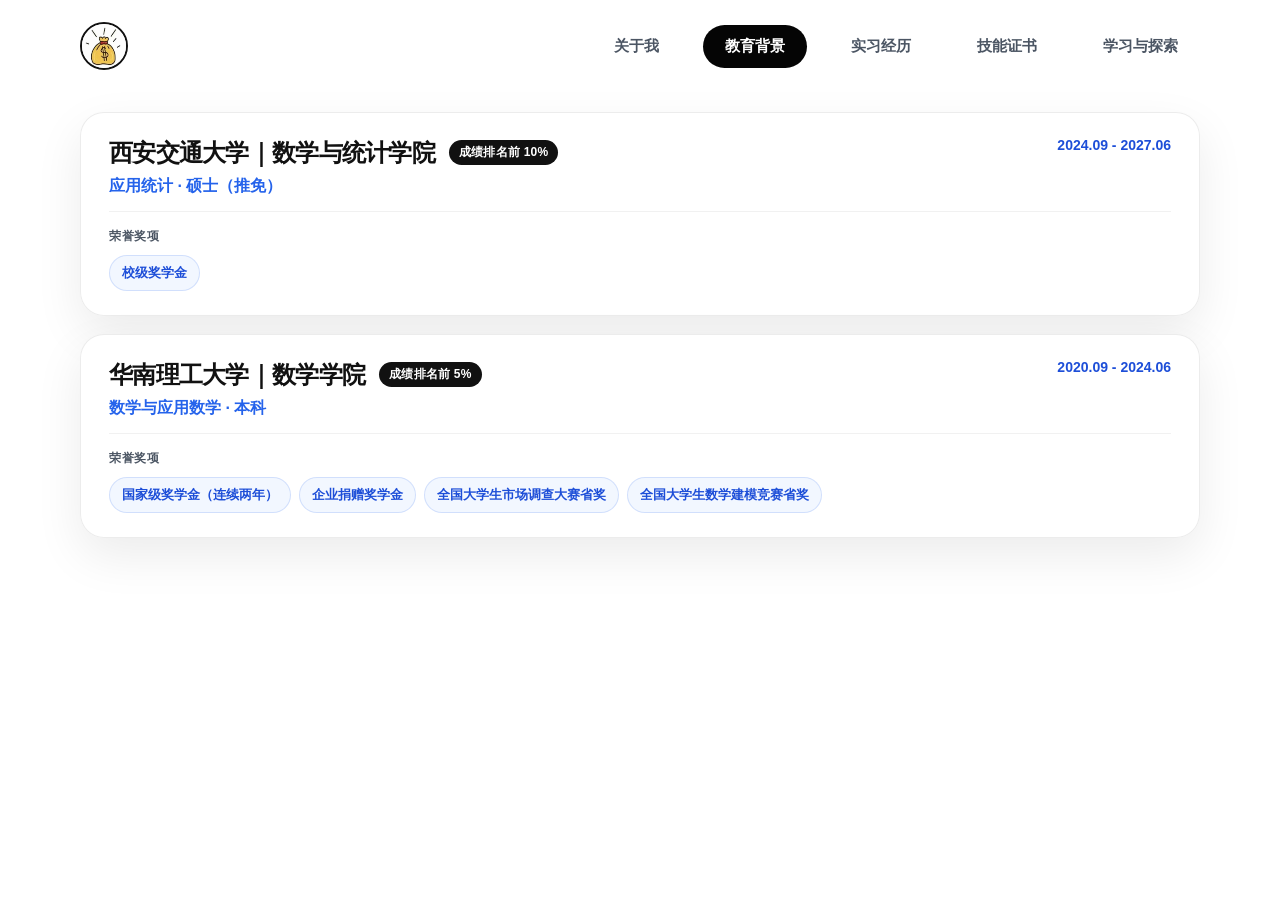
==== commit 7597707e: "Add files via upload" ====
--- a/resume-website/education.html
+++ b/resume-website/education.html
@@ -1,71 +1,71 @@
-<!DOCTYPE html>
-<html lang="zh-CN">
-<head>
-  <meta charset="UTF-8">
-  <meta name="viewport" content="width=device-width, initial-scale=1.0">
-  <meta name="description" content="宋佳丽的教育背景页面，展示西安交通大学和华南理工大学学习经历、成绩排名与荣誉奖项。">
-  <title>教育背景｜宋佳丽</title>
-  <link rel="stylesheet" href="styles.css">
-</head>
-<body>
-  <header class="site-header">
-    <img class="logo logo-mark" src="xiaoxin2.jpg" alt="logo">
-    <nav class="nav">
-      <a href="index.html">关于我</a>
-      <a class="active" href="education.html">教育背景</a>
-      <a href="experience.html">实习经历</a>
-      <a href="skills.html">技能证书</a>
-      <a href="learning.html">学习与探索</a>
-    </nav>
-  </header>
-
-  <main class="page subpage">
-    <section class="section">
-      <div class="edu-list">
-        <article class="edu-card">
-          <header class="edu-card-header">
-            <div class="edu-card-title">
-              <div class="edu-title-row">
-                <h2>西安交通大学｜数学与统计学院</h2>
-                <span class="edu-rank-inline">成绩排名前 10%</span>
-              </div>
-              <p class="edu-degree">应用统计 · 硕士（推免）</p>
-            </div>
-            <time class="edu-period">2024.09 - 2027.06</time>
-          </header>
-
-          <div class="edu-awards">
-            <p class="edu-awards-label">荣誉奖项</p>
-            <ul class="edu-award-tags">
-              <li>校级奖学金</li>
-            </ul>
-          </div>
-        </article>
-
-        <article class="edu-card">
-          <header class="edu-card-header">
-            <div class="edu-card-title">
-              <div class="edu-title-row">
-                <h2>华南理工大学｜数学学院</h2>
-                <span class="edu-rank-inline">成绩排名前 5%</span>
-              </div>
-              <p class="edu-degree">数学与应用数学 · 本科</p>
-            </div>
-            <time class="edu-period">2020.09 - 2024.06</time>
-          </header>
-
-          <div class="edu-awards">
-            <p class="edu-awards-label">荣誉奖项</p>
-            <ul class="edu-award-tags">
-              <li>国家级奖学金（连续两年）</li>
-              <li>企业捐赠奖学金</li>
-              <li>全国大学生市场调查大赛省奖</li>
-              <li>全国大学生数学建模竞赛省奖</li>
-            </ul>
-          </div>
-        </article>
-      </div>
-    </section>
-  </main>
-</body>
-</html>
+<!DOCTYPE html>
+<html lang="zh-CN">
+<head>
+  <meta charset="UTF-8">
+  <meta name="viewport" content="width=device-width, initial-scale=1.0">
+  <meta name="description" content="宋佳丽的教育背景页面，展示西安交通大学和华南理工大学学习经历、成绩排名与荣誉奖项。">
+  <title>教育背景｜宋佳丽</title>
+  <link rel="stylesheet" href="styles.css">
+</head>
+<body>
+  <header class="site-header">
+    <img class="logo logo-mark" src="xiaoxin2.jpg" alt="logo">
+    <nav class="nav">
+      <a href="index.html">关于我</a>
+      <a class="active" href="education.html">教育背景</a>
+      <a href="experience.html">实习经历</a>
+      <a href="skills.html">技能证书</a>
+      <a href="learning.html">学习与探索</a>
+    </nav>
+  </header>
+
+  <main class="page subpage">
+    <section class="section">
+      <div class="edu-list">
+        <article class="edu-card">
+          <header class="edu-card-header">
+            <div class="edu-card-title">
+              <div class="edu-title-row">
+                <h2>西安交通大学｜数学与统计学院</h2>
+                <span class="edu-rank-inline">成绩排名前 10%</span>
+              </div>
+              <p class="edu-degree">应用统计 · 硕士（推免）</p>
+            </div>
+            <time class="edu-period">2024.09 - 2027.06</time>
+          </header>
+
+          <div class="edu-awards">
+            <p class="edu-awards-label">荣誉奖项</p>
+            <ul class="edu-award-tags">
+              <li>校级奖学金</li>
+            </ul>
+          </div>
+        </article>
+
+        <article class="edu-card">
+          <header class="edu-card-header">
+            <div class="edu-card-title">
+              <div class="edu-title-row">
+                <h2>华南理工大学｜数学学院</h2>
+                <span class="edu-rank-inline">成绩排名前 5%</span>
+              </div>
+              <p class="edu-degree">数学与应用数学 · 本科</p>
+            </div>
+            <time class="edu-period">2020.09 - 2024.06</time>
+          </header>
+
+          <div class="edu-awards">
+            <p class="edu-awards-label">荣誉奖项</p>
+            <ul class="edu-award-tags">
+              <li>国家级奖学金（连续两年）</li>
+              <li>企业捐赠奖学金</li>
+              <li>全国大学生市场调查大赛省奖</li>
+              <li>全国大学生数学建模竞赛省奖</li>
+            </ul>
+          </div>
+        </article>
+      </div>
+    </section>
+  </main>
+</body>
+</html>
--- a/resume-website/styles.css
+++ b/resume-website/styles.css
@@ -1,1639 +1,1679 @@
-* {
-  box-sizing: border-box;
-}
-
-:root {
-  --bg: #ffffff;
-  --card: rgba(255, 255, 255, 0.94);
-  --text: #111111;
-  --muted: #4b5563;
-  --primary: #2563eb;
-  --primary-dark: #1d4ed8;
-  --accent: #9b6bd3;
-  --mint: #bdf3e7;
-  --outline: #55d5bd;
-  --warm: #f97316;
-  --line: rgba(37, 99, 235, 0.16);
-  --shadow: 0 18px 48px rgba(17, 17, 17, 0.08);
-}
-
-html {
-  scroll-behavior: smooth;
-}
-
-body {
-  margin: 0;
-  font-family: Arial, "Microsoft YaHei", sans-serif;
-  color: var(--text);
-  background: var(--bg);
-}
-
-.site-header {
-  position: sticky;
-  top: 0;
-  z-index: 10;
-  display: flex;
-  align-items: center;
-  justify-content: space-between;
-  width: min(1120px, 92%);
-  margin: 0 auto;
-  padding: 22px 0;
-  border: 0;
-  border-radius: 0;
-  background: rgba(255, 255, 255, 0.88);
-  box-shadow: none;
-  backdrop-filter: blur(16px);
-}
-
-.logo {
-  color: var(--text);
-  font-size: 18px;
-  font-weight: 800;
-  text-decoration: none;
-}
-
-.logo-mark {
-  display: inline-flex;
-  align-items: center;
-  justify-content: center;
-  width: 48px;
-  height: 48px;
-  border: 2px solid #111111;
-  border-radius: 50%;
-  font-size: 16px;
-  font-weight: 900;
-  letter-spacing: -0.04em;
-  background: #ffffff;
-}
-
-.nav {
-  display: flex;
-  gap: 22px;
-  align-items: center;
-}
-
-.nav a {
-  color: var(--muted);
-  padding: 12px 22px;
-  border-radius: 999px;
-  font-size: 15px;
-  font-weight: 700;
-  text-decoration: none;
-}
-
-.nav a:hover {
-  color: var(--primary);
-}
-
-.nav a.active {
-  color: #ffffff;
-  background: #050505;
-}
-
-.page {
-  width: min(1120px, 92%);
-  margin: 0 auto;
-  padding: 20px 0 72px;
-}
-
-.subpage {
-  padding-top: 54px;
-}
-
-.section {
-  margin-top: 28px;
-  scroll-margin-top: 96px;
-}
-
-.hero.section {
-  margin-top: 8px;
-}
-
-.hero {
-  display: grid;
-  grid-template-columns: 1fr 1fr;
-  gap: 40px;
-  align-items: stretch;
-  min-height: 0;
-}
-
-.hero-left {
-  display: flex;
-  flex-direction: column;
-  justify-content: space-between;
-  gap: 28px;
-  min-width: 0;
-}
-
-.hero-content,
-.profile-card,
-.card {
-  border: 1px solid rgba(17, 17, 17, 0.08);
-  border-radius: 30px;
-  background: var(--card);
-  box-shadow: var(--shadow);
-  backdrop-filter: blur(18px);
-}
-
-.hero-content {
-  position: relative;
-  display: flex;
-  flex-direction: column;
-  justify-content: flex-start;
-  overflow: hidden;
-  padding: 0 20px;
-  border: 0;
-  border-radius: 0;
-  background: transparent;
-  box-shadow: none;
-  backdrop-filter: none;
-  min-width: 0;
-}
-
-.profile-card {
-  position: relative;
-  display: flex;
-  flex-direction: column;
-  height: 100%;
-  min-height: 0;
-  gap: 0;
-  padding: 0;
-  border: 0;
-  background: transparent;
-  box-shadow: none;
-  backdrop-filter: none;
-}
-
-.photo-frame {
-  position: relative;
-  flex: 1;
-  min-height: 0;
-  height: 100%;
-  padding: 0;
-  border-radius: 42px;
-  background: transparent;
-  overflow: hidden;
-}
-
-.photo-frame img {
-  display: block;
-  width: 100%;
-  height: 100%;
-  object-fit: cover;
-  object-position: center top;
-  border-radius: 0;
-  background: transparent;
-  box-shadow: none;
-}
-
-h1 {
-  margin: 0;
-  font-size: clamp(42px, 6.5vw, 64px);
-  line-height: 1.04;
-  letter-spacing: -0.07em;
-}
-
-.role-line {
-  margin: 16px 0 0;
-  color: var(--accent);
-  font-size: clamp(28px, 4vw, 40px);
-  line-height: 1.2;
-  font-weight: 500;
-}
-
-h2 {
-  margin: 0 0 20px;
-  font-size: clamp(26px, 3vw, 36px);
-  letter-spacing: -0.03em;
-}
-
-h3 {
-  margin: 0;
-  font-size: 21px;
-}
-
-.page-title {
-  margin: 0 0 20px;
-  font-size: clamp(40px, 7vw, 72px);
-  line-height: 1.08;
-  letter-spacing: -0.05em;
-}
-
-.summary {
-  position: relative;
-  z-index: 1;
-  max-width: 670px;
-  margin: 24px 0 0;
-  color: var(--muted);
-  font-size: 18px;
-  line-height: 1.85;
-}
-
-.actions {
-  display: flex;
-  flex-wrap: wrap;
-  gap: 14px;
-  margin-top: 32px;
-}
-
-.button {
-  display: inline-flex;
-  align-items: center;
-  justify-content: center;
-  min-width: 116px;
-  padding: 14px 24px;
-  border-radius: 999px;
-  border: 0;
-  font: inherit;
-  font-weight: 700;
-  text-decoration: none;
-  cursor: pointer;
-  transition: transform 0.2s ease, box-shadow 0.2s ease;
-}
-
-.button:hover {
-  transform: translateY(-2px);
-}
-
-.primary {
-  color: #111111;
-  border: 2px solid #111111;
-  background: #ffffff;
-  box-shadow: none;
-}
-
-.secondary {
-  color: #111111;
-  background: var(--mint);
-}
-
-.card {
-  padding: 34px;
-}
-
-.card p {
-  margin: 0;
-  color: var(--muted);
-  line-height: 1.8;
-}
-
-.section-label {
-  margin: 0 0 12px;
-  color: var(--accent);
-  font-size: 13px;
-  font-weight: 900;
-  letter-spacing: 0.14em;
-  text-transform: uppercase;
-}
-
-.section-heading {
-  margin-bottom: 18px;
-}
-
-time {
-  flex: 0 0 auto;
-  color: var(--primary-dark);
-  font-weight: 800;
-}
-
-.side-shell {
-  display: grid;
-  grid-template-columns: 220px minmax(0, 1fr);
-  gap: 24px;
-  align-items: start;
-  margin-top: 8px;
-}
-
-.side-nav {
-  position: sticky;
-  top: 88px;
-  display: flex;
-  flex-direction: column;
-  gap: 6px;
-  padding: 18px 14px;
-  border: 1px solid rgba(17, 17, 17, 0.08);
-  border-radius: 22px;
-  background: #ffffff;
-  box-shadow: var(--shadow);
-}
-
-.side-nav-label {
-  margin: 0 8px 10px;
-  color: #9ca3af;
-  font-size: 12px;
-  font-weight: 700;
-  letter-spacing: 0.08em;
-}
-
-.side-nav-item {
-  display: block;
-  width: 100%;
-  padding: 12px 14px;
-  border: 0;
-  border-radius: 14px;
-  background: transparent;
-  color: #4b5563;
-  font: inherit;
-  font-size: 14px;
-  font-weight: 700;
-  text-align: left;
-  cursor: pointer;
-  transition: background 0.2s ease, color 0.2s ease;
-}
-
-.side-nav-item:hover {
-  color: var(--primary);
-  background: rgba(239, 246, 255, 0.9);
-}
-
-.side-nav-item.is-active {
-  color: #ffffff;
-  background: #111111;
-}
-
-.side-content {
-  min-width: 0;
-}
-
-.side-panel[hidden] {
-  display: none;
-}
-
-.side-panel {
-  margin: 0;
-}
-
-.exp-panel {
-  padding: 32px 34px;
-  border: 1px solid rgba(17, 17, 17, 0.08);
-  border-radius: 28px;
-  background: #ffffff;
-  box-shadow: var(--shadow);
-}
-
-.exp-top {
-  display: flex;
-  align-items: flex-start;
-  justify-content: space-between;
-  gap: 16px;
-  margin-bottom: 14px;
-}
-
-.exp-company {
-  margin: 0;
-  font-size: clamp(28px, 3.2vw, 36px);
-  letter-spacing: -0.04em;
-  line-height: 1.15;
-}
-
-.exp-role {
-  margin: 8px 0 0;
-  color: var(--primary);
-  font-size: 16px;
-  font-weight: 700;
-}
-
-.exp-time {
-  color: #6b7280;
-  font-size: 14px;
-  font-weight: 600;
-  white-space: nowrap;
-}
-
-.exp-summary {
-  margin: 0 0 18px;
-  color: var(--text);
-  font-size: 15px;
-  line-height: 1.8;
-  max-width: 920px;
-}
-
-.exp-tag-rows {
-  display: grid;
-  gap: 10px;
-  margin-bottom: 26px;
-}
-
-.exp-tag-row {
-  display: flex;
-  align-items: flex-start;
-  gap: 14px;
-}
-
-.exp-tag-cat {
-  flex: 0 0 42px;
-  padding-top: 8px;
-  color: #9ca3af;
-  font-size: 13px;
-  font-weight: 600;
-}
-
-.exp-tags {
-  display: flex;
-  flex-wrap: wrap;
-  gap: 8px;
-}
-
-.exp-tags span {
-  padding: 7px 12px;
-  border-radius: 999px;
-  background: rgba(239, 246, 255, 0.95);
-  color: var(--primary-dark);
-  font-size: 13px;
-  font-weight: 700;
-}
-
-.exp-projects-head {
-  display: flex;
-  align-items: center;
-  justify-content: space-between;
-  gap: 12px;
-  margin-bottom: 14px;
-}
-
-.exp-projects-head h3 {
-  margin: 0;
-  font-size: 18px;
-  letter-spacing: -0.02em;
-}
-
-.exp-project-grid {
-  display: grid;
-  grid-template-columns: repeat(2, minmax(0, 1fr));
-  gap: 16px;
-}
-
-.exp-project-grid--3 {
-  grid-template-columns: repeat(3, minmax(0, 1fr));
-  gap: 12px;
-}
-
-.exp-project-grid--3 .exp-project-card {
-  padding: 10px;
-}
-
-.exp-project-grid--3 .exp-project-cover {
-  min-height: 96px;
-  margin-bottom: 10px;
-  padding: 10px;
-  font-size: 13px;
-}
-
-.exp-project-grid--3 .exp-project-card h4 {
-  font-size: 14px;
-}
-
-.exp-project-grid--3 .exp-project-card > p {
-  font-size: 12px;
-  margin-bottom: 10px;
-}
-
-.exp-project-card {
-  display: flex;
-  flex-direction: column;
-  padding: 14px;
-  border-radius: 20px;
-  background: #f7f8fa;
-  min-width: 0;
-}
-
-.exp-project-cover {
-  display: flex;
-  align-items: flex-end;
-  justify-content: flex-start;
-  min-height: 132px;
-  margin-bottom: 14px;
-  padding: 14px;
-  border-radius: 16px;
-  color: #ffffff;
-  font-size: 15px;
-  font-weight: 800;
-  letter-spacing: 0.02em;
-  background:
-    linear-gradient(135deg, rgba(255, 255, 255, 0.18), transparent 55%),
-    linear-gradient(160deg, #3b82f6, #1d4ed8);
-}
-
-.exp-project-cover.tone-teal {
-  background:
-    linear-gradient(135deg, rgba(255, 255, 255, 0.18), transparent 55%),
-    linear-gradient(160deg, #14b8a6, #0f766e);
-}
-
-.exp-project-cover.tone-orange {
-  background:
-    linear-gradient(135deg, rgba(255, 255, 255, 0.18), transparent 55%),
-    linear-gradient(160deg, #fb923c, #ea580c);
-}
-
-.exp-project-cover.tone-violet {
-  background:
-    linear-gradient(135deg, rgba(255, 255, 255, 0.18), transparent 55%),
-    linear-gradient(160deg, #8b5cf6, #6d28d9);
-}
-
-.exp-project-cover.tone-rose {
-  background:
-    linear-gradient(135deg, rgba(255, 255, 255, 0.18), transparent 55%),
-    linear-gradient(160deg, #f43f5e, #be123c);
-}
-
-.exp-project-card h4 {
-  margin: 0 0 8px;
-  font-size: 16px;
-  line-height: 1.4;
-  letter-spacing: -0.02em;
-}
-
-.exp-project-card > p {
-  margin: 0 0 14px;
-  color: #6b7280;
-  font-size: 13px;
-  line-height: 1.65;
-  flex: 1;
-}
-
-.exp-detail-link {
-  align-self: flex-start;
-  border: 0;
-  padding: 0;
-  background: transparent;
-  color: var(--text);
-  font: inherit;
-  font-size: 13px;
-  font-weight: 700;
-  cursor: pointer;
-}
-
-.exp-detail-link:hover {
-  color: var(--primary);
-}
-
-.project-modal {
-  position: fixed;
-  inset: 0;
-  z-index: 60;
-  display: none;
-  align-items: center;
-  justify-content: center;
-  padding: 16px;
-}
-
-.project-modal.is-open {
-  display: flex;
-}
-
-.project-modal-panel {
-  position: relative;
-  z-index: 1;
-  display: flex;
-  flex-direction: column;
-  width: min(960px, 94vw);
-  max-height: 88vh;
-  border-radius: 24px;
-  background: rgba(247, 248, 250, 0.92);
-  backdrop-filter: blur(14px);
-  box-shadow: 0 36px 100px rgba(17, 17, 17, 0.28);
-  overflow: hidden;
-}
-
-.project-modal-scroll {
-  overflow-y: auto;
-  padding: 18px 20px 8px;
-}
-
-.project-modal-header {
-  display: flex;
-  align-items: flex-start;
-  justify-content: space-between;
-  gap: 14px;
-  margin-bottom: 16px;
-  padding: 14px 16px;
-  border-radius: 16px;
-  background: #ffffff;
-  box-shadow: 0 4px 14px rgba(17, 17, 17, 0.04);
-}
-
-.project-modal-header h2 {
-  margin: 0;
-  flex: 1;
-  min-width: 0;
-  font-size: clamp(18px, 2.2vw, 24px);
-  letter-spacing: -0.03em;
-  line-height: 1.25;
-}
-
-.project-modal-process {
-  margin: 0;
-  max-width: 280px;
-  color: #9ca3af;
-  font-size: 10px;
-  font-weight: 700;
-  letter-spacing: 0.03em;
-  text-align: right;
-  line-height: 1.45;
-}
-
-.project-modal-section {
-  margin-bottom: 16px;
-}
-
-.project-modal-section-title {
-  text-align: center;
-  margin-bottom: 10px;
-}
-
-.project-modal-section-title h3 {
-  margin: 0;
-  font-size: 17px;
-  letter-spacing: -0.02em;
-}
-
-.project-modal-section-title p {
-  margin: 3px 0 0;
-  color: #9ca3af;
-  font-size: 10px;
-  font-weight: 700;
-  letter-spacing: 0.12em;
-}
-
-.project-resp-grid {
-  display: grid;
-  grid-template-columns: repeat(4, minmax(0, 1fr));
-  gap: 10px;
-}
-
-.project-resp-card {
-  display: flex;
-  flex-direction: column;
-  min-height: 0;
-  border-radius: 16px;
-  overflow: hidden;
-  background: #ffffff;
-  border: 1px solid rgba(17, 17, 17, 0.05);
-  box-shadow: 0 6px 16px rgba(17, 17, 17, 0.04);
-}
-
-.project-resp-head {
-  min-height: 48px;
-  display: flex;
-  align-items: flex-end;
-  padding: 10px 12px;
-}
-
-.project-resp-card.tone-blue .project-resp-head {
-  background: linear-gradient(160deg, #dbeafe, #eff6ff);
-}
-
-.project-resp-card.tone-green .project-resp-head {
-  background: linear-gradient(160deg, #d1fae5, #ecfdf5);
-}
-
-.project-resp-card.tone-orange .project-resp-head {
-  background: linear-gradient(160deg, #ffedd5, #fff7ed);
-}
-
-.project-resp-card.tone-purple .project-resp-head {
-  background: linear-gradient(160deg, #ede9fe, #f5f3ff);
-}
-
-.project-resp-head h4 {
-  margin: 0;
-  font-size: 13px;
-  letter-spacing: -0.02em;
-}
-
-.project-resp-card ul {
-  margin: 0;
-  padding: 10px 12px 12px 26px;
-  display: grid;
-  gap: 5px;
-  color: #4b5563;
-  font-size: 12px;
-  line-height: 1.45;
-}
-
-.project-modal-results-box {
-  margin-bottom: 8px;
-  padding: 16px 16px 14px;
-  border-radius: 16px;
-  background: #ffffff;
-  box-shadow: 0 4px 14px rgba(17, 17, 17, 0.04);
-}
-
-.project-modal-results-box .project-modal-section-title {
-  margin-bottom: 12px;
-}
-
-.project-result-grid {
-  display: grid;
-  grid-template-columns: repeat(3, minmax(0, 1fr));
-  gap: 12px;
-}
-
-.project-result-card {
-  padding: 14px 12px;
-  border-radius: 14px;
-  background: rgba(247, 248, 250, 0.92);
-  border: 1px solid rgba(17, 17, 17, 0.04);
-  box-shadow: none;
-}
-
-.project-result-card:nth-child(1) {
-  background: rgba(239, 246, 255, 0.88);
-}
-
-.project-result-card:nth-child(2) {
-  background: rgba(240, 253, 250, 0.78);
-}
-
-.project-result-card:nth-child(3) {
-  background: rgba(245, 243, 255, 0.72);
-}
-
-.project-result-card:not(:last-child) {
-  border-right: 0;
-}
-
-.project-result-card p {
-  margin: 0;
-  color: #374151;
-  font-size: 12px;
-  line-height: 1.55;
-  font-weight: 600;
-}
-
-.project-modal-footer {
-  padding: 10px 20px 14px;
-  border-top: 1px solid rgba(17, 17, 17, 0.06);
-  background: rgba(255, 255, 255, 0.72);
-}
-
-.project-modal-footer .button {
-  min-width: 84px;
-  padding: 10px 18px;
-  font-size: 14px;
-}
-
-.skill-grid {
-  display: grid;
-  grid-template-columns: repeat(4, 1fr);
-  gap: 18px;
-}
-
-.skill-card {
-  min-height: 190px;
-}
-
-.skill-card h3 {
-  margin-bottom: 14px;
-  color: var(--primary-dark);
-}
-
-.edu-list {
-  display: grid;
-  gap: 18px;
-}
-
-.edu-card {
-  padding: 24px 28px;
-  border: 1px solid rgba(17, 17, 17, 0.08);
-  border-radius: 24px;
-  background: var(--card);
-  box-shadow: var(--shadow);
-}
-
-.edu-card-header {
-  display: flex;
-  gap: 16px;
-  align-items: flex-start;
-  justify-content: space-between;
-  margin-bottom: 16px;
-  padding-bottom: 14px;
-  border-bottom: 1px solid rgba(17, 17, 17, 0.06);
-}
-
-.edu-card-title {
-  min-width: 0;
-  flex: 1;
-}
-
-.edu-title-row {
-  display: flex;
-  flex-wrap: wrap;
-  align-items: center;
-  gap: 10px 14px;
-}
-
-.edu-card-title h2 {
-  margin: 0;
-  font-size: clamp(20px, 2.2vw, 24px);
-  letter-spacing: -0.03em;
-  line-height: 1.3;
-}
-
-.edu-rank-inline {
-  display: inline-flex;
-  align-items: center;
-  padding: 4px 10px;
-  border-radius: 999px;
-  background: #111111;
-  color: #ffffff;
-  font-size: 12px;
-  font-weight: 800;
-  letter-spacing: 0.02em;
-  white-space: nowrap;
-}
-
-.edu-degree {
-  margin: 8px 0 0;
-  color: var(--primary);
-  font-weight: 700;
-}
-
-.edu-period {
-  flex: 0 0 auto;
-  color: var(--primary-dark);
-  font-weight: 800;
-  font-size: 14px;
-  white-space: nowrap;
-}
-
-.edu-awards-label {
-  margin: 0 0 10px;
-  color: var(--muted);
-  font-size: 12px;
-  font-weight: 700;
-  letter-spacing: 0.06em;
-}
-
-.edu-award-tags {
-  display: flex;
-  flex-wrap: wrap;
-  gap: 8px;
-  margin: 0;
-  padding: 0;
-  list-style: none;
-}
-
-.edu-award-tags li {
-  padding: 8px 12px;
-  border: 1px solid var(--line);
-  border-radius: 999px;
-  color: var(--primary-dark);
-  background: rgba(239, 246, 255, 0.82);
-  font-size: 13px;
-  font-weight: 700;
-}
-
-.ai-matcher {
-  background: transparent;
-  margin-top: auto;
-}
-
-.matcher-card {
-  background: #ffffff;
-  border: 1px solid #e5e5e5;
-  border-radius: 16px;
-  padding: 16px;
-  width: 100%;
-  max-width: none;
-  box-shadow: none;
-}
-
-.matcher-title {
-  font-size: 12px;
-  font-weight: 500;
-  color: #666666;
-  margin: 0 0 16px 0;
-  font-family: -apple-system, BlinkMacSystemFont, "Segoe UI", Helvetica, Arial, sans-serif;
-  letter-spacing: 0.5px;
-}
-
-.matcher-form {
-  display: flex;
-  flex-direction: row;
-  gap: 12px;
-  align-items: center;
-  width: 100%;
-}
-
-.job-input {
-  flex: 1;
-  height: 44px;
-  padding: 0 14px;
-  background: #f5f5f5;
-  border: 1px solid #e5e5e5;
-  border-radius: 10px;
-  font-family: -apple-system, BlinkMacSystemFont, "Segoe UI", Helvetica, Arial, sans-serif;
-  font-size: 13px;
-  color: #333333;
-  transition: background-color 0.2s, border-color 0.2s;
-  box-sizing: border-box;
-}
-
-.job-input::placeholder {
-  color: #b0b0b0;
-}
-
-.job-input:focus {
-  outline: none;
-  background: #ffffff;
-  border-color: #999999;
-}
-
-.matcher-btn {
-  height: 44px;
-  padding: 0 24px;
-  background: #000000;
-  color: #ffffff;
-  border: none;
-  border-radius: 10px;
-  font-family: -apple-system, BlinkMacSystemFont, "Segoe UI", Helvetica, Arial, sans-serif;
-  font-size: 13px;
-  font-weight: 600;
-  cursor: pointer;
-  white-space: nowrap;
-  transition: background-color 0.2s;
-  box-sizing: border-box;
-}
-
-.matcher-btn:hover {
-  background: #1a1a1a;
-}
-
-.matcher-btn:active {
-  background: #000000;
-}
-
-.loading-spinner {
-  display: flex;
-  flex-direction: column;
-  align-items: center;
-  gap: 16px;
-  padding: 24px;
-}
-
-.spinner {
-  width: 40px;
-  height: 40px;
-  border: 4px solid var(--line);
-  border-top-color: var(--primary);
-  border-radius: 50%;
-  animation: spin 0.8s linear infinite;
-}
-
-@keyframes spin {
-  to { transform: rotate(360deg); }
-}
-
-.progress-container {
-  width: 100%;
-  max-width: 300px;
-  display: flex;
-  flex-direction: column;
-  align-items: center;
-  gap: 8px;
-}
-
-.progress-bar {
-  width: 100%;
-  height: 6px;
-  background: rgba(37, 99, 235, 0.1);
-  border-radius: 3px;
-  overflow: hidden;
-}
-
-.progress-fill {
-  height: 100%;
-  background: linear-gradient(90deg, var(--primary), var(--accent));
-  border-radius: 3px;
-  width: 0%;
-  transition: width 0.3s ease;
-}
-
-.progress-text {
-  font-size: 12px;
-  color: var(--muted);
-  font-weight: 600;
-}
-
-.contact-modal {
-  position: fixed;
-  inset: 0;
-  z-index: 50;
-  display: none;
-  align-items: center;
-  justify-content: center;
-  padding: 24px;
-}
-
-.contact-modal.is-open {
-  display: flex;
-}
-
-.modal-backdrop {
-  position: absolute;
-  inset: 0;
-  background: rgba(17, 17, 17, 0.36);
-  backdrop-filter: blur(8px);
-}
-
-.contact-popup {
-  position: relative;
-  z-index: 1;
-  display: grid;
-  grid-template-columns: minmax(0, 1fr) 300px;
-  gap: 30px;
-  align-items: center;
-  width: min(760px, 94vw);
-  padding: 34px;
-  border: 3px solid #111111;
-  border-radius: 34px;
-  background: #fff8df;
-  box-shadow: 0 28px 80px rgba(17, 17, 17, 0.24);
-}
-
-.modal-close {
-  position: absolute;
-  top: 18px;
-  right: 18px;
-  width: 36px;
-  height: 36px;
-  border: 2px solid #111111;
-  border-radius: 50%;
-  color: #111111;
-  background: #ffffff;
-  font-size: 24px;
-  font-weight: 900;
-  line-height: 1;
-  cursor: pointer;
-}
-
-.contact-sign {
-  position: relative;
-  padding: 30px 32px;
-  border: 3px solid #111111;
-  border-radius: 24px;
-  background: #ffffff;
-}
-
-.contact-sign h2 {
-  margin-bottom: 18px;
-}
-
-.contact-line {
-  margin: 12px 0 0;
-  color: var(--text);
-  font-size: 20px;
-  font-weight: 800;
-  white-space: nowrap;
-}
-
-.contact-line a {
-  color: #7c3aed;
-  text-decoration: none;
-}
-
-.contact-illustration {
-  display: flex;
-  align-items: center;
-  justify-content: center;
-}
-
-.contact-illustration img {
-  display: block;
-  width: min(300px, 100%);
-  height: auto;
-  object-fit: contain;
-  mix-blend-mode: multiply;
-}
-
-@media (max-width: 640px) {
-  .site-header {
-    position: static;
-    align-items: flex-start;
-    border-radius: 24px;
-    width: 92%;
-    margin: 0 auto 22px;
-    padding: 0;
-  }
-
-  .nav {
-    flex-wrap: wrap;
-    justify-content: flex-end;
-    gap: 10px;
-  }
-
-  .nav a {
-    font-size: 12px;
-  }
-
-  .page {
-    padding: 28px 0;
-  }
-
-  .hero {
-    grid-template-columns: 1fr;
-    min-height: auto;
-  }
-
-  .hero-left {
-    gap: 24px;
-  }
-
-  .profile-card {
-    min-height: 360px;
-  }
-
-  .hero-content {
-    padding: 0;
-  }
-
-  .card {
-    padding: 24px;
-  }
-
-  .matcher-card {
-    padding: 24px;
-  }
-
-  .matcher-form {
-    gap: 12px;
-  }
-
-  .job-input {
-    padding: 12px;
-    font-size: 13px;
-  }
-
-  .skill-grid,
-  .exp-project-grid {
-    grid-template-columns: 1fr;
-  }
-
-  .contact-popup,
-  .edu-card-header,
-  .exp-top {
-    align-items: flex-start;
-    flex-direction: column;
-  }
-
-  .side-shell {
-    grid-template-columns: 1fr;
-    gap: 16px;
-  }
-
-  .side-nav {
-    position: static;
-    flex-direction: row;
-    flex-wrap: wrap;
-    gap: 8px;
-    padding: 14px;
-  }
-
-  .side-nav-label {
-    width: 100%;
-    margin: 0 0 4px;
-  }
-
-  .side-nav-item {
-    width: auto;
-    padding: 10px 12px;
-    font-size: 13px;
-  }
-
-  .exp-panel {
-    padding: 22px 18px;
-  }
-
-  .exp-tag-row {
-    flex-direction: column;
-    gap: 8px;
-  }
-
-  .project-modal {
-    padding: 12px;
-  }
-
-  .project-modal-panel {
-    max-height: 94vh;
-    border-radius: 24px;
-  }
-
-  .project-modal-scroll {
-    padding: 20px 16px 8px;
-  }
-
-  .project-modal-header {
-    flex-direction: column;
-  }
-
-  .project-modal-process {
-    max-width: none;
-    text-align: left;
-  }
-
-  .project-resp-grid,
-  .project-result-grid {
-    grid-template-columns: 1fr;
-  }
-
-  .project-result-card:not(:last-child) {
-    border-right: 0;
-    border-bottom: 0;
-    padding-bottom: 14px;
-    margin-bottom: 0;
-  }
-
-  .project-modal-footer {
-    padding: 14px 16px 18px;
-  }
-
-  .contact-popup {
-    display: flex;
-    padding: 26px;
-  }
-
-  time {
-    font-size: 14px;
-  }
-}
-
-@media (min-width: 641px) and (max-width: 980px) {
-  .site-header {
-    width: min(900px, 92%);
-  }
-
-  .hero {
-    grid-template-columns: 1fr;
-  }
-
-  .profile-card {
-    display: none;
-  }
-
-  .matcher-form {
-    flex-direction: column;
-    gap: 8px;
-  }
-
-  .job-input {
-    width: 100%;
-    min-width: 0;
-  }
-
-  .matcher-btn {
-    width: 100%;
-  }
-
-  .contact-popup {
-    grid-template-columns: 1fr;
-    gap: 24px;
-  }
-
-  .skill-grid {
-    grid-template-columns: repeat(2, 1fr);
-  }
-
-  .exp-project-grid {
-    grid-template-columns: 1fr;
-  }
-
-  .exp-project-grid--3 {
-    grid-template-columns: repeat(3, minmax(0, 1fr));
-  }
-
-  .project-resp-grid {
-    grid-template-columns: repeat(2, minmax(0, 1fr));
-  }
-
-  .project-result-grid {
-    grid-template-columns: 1fr;
-  }
-}
-
-/* Match Modal Styles */
-.match-modal {
-  position: fixed;
-  inset: 0;
-  z-index: 50;
-  display: none;
-  align-items: center;
-  justify-content: center;
-  padding: 24px;
-}
-
-.match-modal.is-open {
-  display: flex;
-}
-
-.match-popup {
-  position: relative;
-  z-index: 1;
-  width: min(1100px, 90vw);
-  max-height: 90vh;
-  border-radius: 36px;
-  background: rgba(255, 255, 255, 0.7);
-  backdrop-filter: blur(10px);
-  box-shadow: 0 40px 120px rgba(17, 17, 17, 0.3);
-  overflow-y: auto;
-  animation: slideUp 0.3s cubic-bezier(0.34, 1.56, 0.64, 1);
-  padding: 24px;
-  display: flex;
-  flex-direction: column;
-}
-
-@keyframes slideUp {
-  from {
-    opacity: 0;
-    transform: translateY(40px);
-  }
-  to {
-    opacity: 1;
-    transform: translateY(0);
-  }
-}
-
-.modal-close {
-  display: none;
-}
-
-.modal-actions {
-  display: flex;
-  gap: 12px;
-  padding: 16px 0 0 0;
-  border-top: none;
-  background: transparent;
-  justify-content: flex-end;
-}
-
-#closeMatchModal {
-  padding: 8px 16px !important;
-  font-size: 14px !important;
-}
-
-.match-card-header {
-  display: flex;
-  flex-direction: column;
-  align-items: flex-start;
-  justify-content: flex-start;
-  gap: 16px;
-  padding: 32px 32px 32px;
-  border-bottom: 1px solid rgba(37, 99, 235, 0.1);
-  background: transparent;
-}
-
-.match-card-container {
-  display: grid;
-  gap: 18px;
-}
-
-.match-matrix-card {
-  display: flex;
-  flex-direction: column;
-  gap: 16px;
-  flex-shrink: 0;
-}
-
-.match-footer-row {
-  display: grid;
-  grid-template-columns: 1fr 1fr;
-  gap: 18px;
-}
-
-.highlights-card,
-.summary-card {
-  display: flex;
-  flex-direction: column;
-  gap: 16px;
-}
-
-.match-inner-card {
-  background: rgba(255, 255, 255, 0.85);
-  backdrop-filter: blur(5px);
-  border-radius: 20px;
-  padding: 18px;
-  border: 1px solid rgba(37, 99, 235, 0.1);
-}
-
-.highlights-card h4,
-.summary-card h4 {
-  margin: 0;
-  font-size: 14px;
-  font-weight: 700;
-  color: var(--text);
-}
-
-.summary-card p {
-  margin: 0;
-  color: var(--muted);
-  line-height: 1.6;
-  font-size: 13px;
-  overflow: hidden;
-  display: -webkit-box;
-  -webkit-line-clamp: 5;
-  -webkit-box-orient: vertical;
-}
-
-.match-card-header {
-  display: flex;
-  flex-direction: row;
-  align-items: center;
-  justify-content: space-between;
-  gap: 12px;
-  padding: 0;
-  border-bottom: none;
-  background: transparent;
-}
-
-.header-title-row {
-  display: flex;
-  align-items: center;
-  gap: 12px;
-}
-
-.matrix-icon {
-  font-size: 24px;
-}
-
-.header-title-row h3 {
-  margin: 0;
-  color: var(--text);
-  font-size: 16px;
-  font-weight: 700;
-}
-
-.level-badge {
-  display: inline-block;
-  padding: 8px 16px;
-  border-radius: 999px;
-  font-weight: 700;
-  font-size: 14px;
-  color: #ffffff;
-}
-
-.level-badge.level-excellent {
-  background: linear-gradient(135deg, #10b981, #059669);
-}
-
-.level-badge.level-good {
-  background: linear-gradient(135deg, #3b82f6, #2563eb);
-}
-
-.level-badge.level-fair {
-  background: linear-gradient(135deg, #f59e0b, #d97706);
-}
-
-.level-badge.level-poor {
-  background: linear-gradient(135deg, #ef4444, #dc2626);
-}
-
-.match-card-body {
-  display: grid;
-  grid-template-columns: auto 1fr;
-  gap: 24px;
-  padding: 0;
-  align-items: flex-start;
-}
-
-.score-circle {
-  position: relative;
-  width: 120px;
-  height: 120px;
-  border-radius: 50%;
-  background: linear-gradient(135deg, rgba(37, 99, 235, 0.1), rgba(155, 107, 211, 0.1));
-  display: flex;
-  flex-direction: column;
-  align-items: center;
-  justify-content: center;
-  flex-shrink: 0;
-  border: 3px solid rgba(37, 99, 235, 0.2);
-}
-
-.score-value {
-  font-size: 44px;
-  font-weight: 900;
-  color: var(--primary);
-  line-height: 1;
-}
-
-.score-max {
-  font-size: 14px;
-  color: var(--muted);
-  margin-top: 4px;
-}
-
-.scores-detail {
-  display: grid;
-  gap: 12px;
-}
-
-.score-item {
-  display: grid;
-  gap: 6px;
-}
-
-.score-label {
-  display: flex;
-  justify-content: space-between;
-  align-items: center;
-}
-
-.score-title {
-  font-size: 12px;
-  font-weight: 700;
-  color: var(--text);
-}
-
-.score-number {
-  font-size: 14px;
-  font-weight: 900;
-  color: var(--primary);
-}
-
-.score-bar {
-  height: 8px;
-  background: rgba(37, 99, 235, 0.1);
-  border-radius: 999px;
-  overflow: hidden;
-}
-
-.score-fill {
-  height: 100%;
-  background: linear-gradient(90deg, var(--primary), #7c3aed);
-  border-radius: 999px;
-  transition: width 0.6s cubic-bezier(0.34, 1.56, 0.64, 1);
-}
-
-.score-explanation {
-  font-size: 11px;
-  color: var(--muted);
-  line-height: 1.4;
-  margin-top: 4px;
-}
-
-.match-card-footer {
-  display: grid;
-  gap: 24px;
-  padding: 0;
-  border-top: none;
-  background: transparent;
-}
-
-.highlights-list {
-  display: grid;
-  gap: 10px;
-}
-
-.highlight-item {
-  padding: 12px 14px;
-  background: linear-gradient(135deg, rgba(239, 246, 255, 0.8), rgba(240, 253, 250, 0.8));
-  border-radius: 12px;
-  border-left: 4px solid var(--primary);
-}
-
-.highlight-req {
-  font-size: 12px;
-  font-weight: 700;
-  color: var(--primary);
-  margin-bottom: 3px;
-}
-
-.highlight-adv {
-  font-size: 12px;
-  color: var(--muted);
-  line-height: 1.5;
-}
-
-.error-message {
-  padding: 20px;
-  background: #fee2e2;
-  border: 1px solid #fecaca;
-  border-radius: 12px;
-  color: #dc2626;
-  text-align: center;
-  font-weight: 600;
-}
-
-@media (max-width: 640px) {
-  .match-card-body {
-    grid-template-columns: 1fr;
-    gap: 24px;
-  }
-
-  .score-circle {
-    width: 120px;
-    height: 120px;
-  }
-
-  .score-value {
-    font-size: 42px;
-  }
-
-  .match-card-header,
-  .match-card-body,
-  .match-card-footer {
-    padding: 20px;
-  }
-}
+* {
+  box-sizing: border-box;
+}
+
+:root {
+  --bg: #ffffff;
+  --card: rgba(255, 255, 255, 0.94);
+  --text: #111111;
+  --muted: #4b5563;
+  --primary: #2563eb;
+  --primary-dark: #1d4ed8;
+  --accent: #9b6bd3;
+  --mint: #bdf3e7;
+  --outline: #55d5bd;
+  --warm: #f97316;
+  --line: rgba(37, 99, 235, 0.16);
+  --shadow: 0 18px 48px rgba(17, 17, 17, 0.08);
+}
+
+html {
+  scroll-behavior: smooth;
+}
+
+body {
+  margin: 0;
+  font-family: Arial, "Microsoft YaHei", sans-serif;
+  color: var(--text);
+  background: var(--bg);
+}
+
+.site-header {
+  position: sticky;
+  top: 0;
+  z-index: 10;
+  display: flex;
+  align-items: center;
+  justify-content: space-between;
+  width: min(1120px, 92%);
+  margin: 0 auto;
+  padding: 22px 0;
+  border: 0;
+  border-radius: 0;
+  background: rgba(255, 255, 255, 0.88);
+  box-shadow: none;
+  backdrop-filter: blur(16px);
+}
+
+.logo {
+  color: var(--text);
+  font-size: 18px;
+  font-weight: 800;
+  text-decoration: none;
+}
+
+.logo-mark {
+  display: inline-flex;
+  align-items: center;
+  justify-content: center;
+  width: 48px;
+  height: 48px;
+  border: 2px solid #111111;
+  border-radius: 50%;
+  font-size: 16px;
+  font-weight: 900;
+  letter-spacing: -0.04em;
+  background: #ffffff;
+}
+
+.nav {
+  display: flex;
+  gap: 22px;
+  align-items: center;
+}
+
+.nav a {
+  color: var(--muted);
+  padding: 12px 22px;
+  border-radius: 999px;
+  font-size: 15px;
+  font-weight: 700;
+  text-decoration: none;
+}
+
+.nav a:hover {
+  color: var(--primary);
+}
+
+.nav a.active {
+  color: #ffffff;
+  background: #050505;
+}
+
+.page {
+  width: min(1120px, 92%);
+  margin: 0 auto;
+  padding: 20px 0 72px;
+}
+
+.subpage {
+  padding-top: 8px;
+}
+
+.subpage > .section {
+  margin-top: 12px;
+}
+
+.section {
+  margin-top: 28px;
+  scroll-margin-top: 96px;
+}
+
+.hero.section {
+  margin-top: 8px;
+}
+
+.hero {
+  display: grid;
+  grid-template-columns: 1fr 1fr;
+  gap: 40px;
+  align-items: stretch;
+  min-height: 0;
+}
+
+.hero-left {
+  display: flex;
+  flex-direction: column;
+  justify-content: space-between;
+  gap: 28px;
+  min-width: 0;
+}
+
+.hero-content,
+.profile-card,
+.card {
+  border: 1px solid rgba(17, 17, 17, 0.08);
+  border-radius: 30px;
+  background: var(--card);
+  box-shadow: var(--shadow);
+  backdrop-filter: blur(18px);
+}
+
+.hero-content {
+  position: relative;
+  display: flex;
+  flex-direction: column;
+  justify-content: flex-start;
+  overflow: hidden;
+  padding: 0 20px;
+  border: 0;
+  border-radius: 0;
+  background: transparent;
+  box-shadow: none;
+  backdrop-filter: none;
+  min-width: 0;
+}
+
+.profile-card {
+  position: relative;
+  display: flex;
+  flex-direction: column;
+  height: 100%;
+  min-height: 0;
+  gap: 0;
+  padding: 0;
+  border: 0;
+  background: transparent;
+  box-shadow: none;
+  backdrop-filter: none;
+}
+
+.photo-frame {
+  position: relative;
+  flex: 1;
+  min-height: 0;
+  height: 100%;
+  padding: 0;
+  border-radius: 42px;
+  background: transparent;
+  overflow: hidden;
+}
+
+.photo-frame img {
+  display: block;
+  width: 100%;
+  height: 100%;
+  object-fit: cover;
+  object-position: center top;
+  border-radius: 0;
+  background: transparent;
+  box-shadow: none;
+}
+
+h1 {
+  margin: 0;
+  font-size: clamp(42px, 6.5vw, 64px);
+  line-height: 1.04;
+  letter-spacing: -0.07em;
+}
+
+.role-line {
+  margin: 16px 0 0;
+  color: var(--accent);
+  font-size: clamp(28px, 4vw, 40px);
+  line-height: 1.2;
+  font-weight: 500;
+}
+
+h2 {
+  margin: 0 0 20px;
+  font-size: clamp(26px, 3vw, 36px);
+  letter-spacing: -0.03em;
+}
+
+h3 {
+  margin: 0;
+  font-size: 21px;
+}
+
+.page-title {
+  margin: 0 0 20px;
+  font-size: clamp(40px, 7vw, 72px);
+  line-height: 1.08;
+  letter-spacing: -0.05em;
+}
+
+.summary {
+  position: relative;
+  z-index: 1;
+  max-width: 670px;
+  margin: 24px 0 0;
+  color: var(--muted);
+  font-size: 18px;
+  line-height: 1.85;
+}
+
+.actions {
+  display: flex;
+  flex-wrap: wrap;
+  gap: 14px;
+  margin-top: 32px;
+}
+
+.button {
+  display: inline-flex;
+  align-items: center;
+  justify-content: center;
+  min-width: 116px;
+  padding: 14px 24px;
+  border-radius: 999px;
+  border: 0;
+  font: inherit;
+  font-weight: 700;
+  text-decoration: none;
+  cursor: pointer;
+  transition: transform 0.2s ease, box-shadow 0.2s ease;
+}
+
+.button:hover {
+  transform: translateY(-2px);
+}
+
+.primary {
+  color: #111111;
+  border: 2px solid #111111;
+  background: #ffffff;
+  box-shadow: none;
+}
+
+.secondary {
+  color: #111111;
+  background: var(--mint);
+}
+
+.card {
+  padding: 34px;
+}
+
+.card p {
+  margin: 0;
+  color: var(--muted);
+  line-height: 1.8;
+}
+
+.section-label {
+  margin: 0 0 12px;
+  color: var(--accent);
+  font-size: 13px;
+  font-weight: 900;
+  letter-spacing: 0.14em;
+  text-transform: uppercase;
+}
+
+.section-heading {
+  margin-bottom: 18px;
+}
+
+time {
+  flex: 0 0 auto;
+  color: var(--primary-dark);
+  font-weight: 800;
+}
+
+.side-shell {
+  display: grid;
+  grid-template-columns: 220px minmax(0, 1fr);
+  gap: 24px;
+  align-items: start;
+  margin-top: 8px;
+}
+
+.side-nav {
+  position: sticky;
+  top: 88px;
+  display: flex;
+  flex-direction: column;
+  gap: 6px;
+  padding: 18px 14px;
+  border: 1px solid rgba(17, 17, 17, 0.08);
+  border-radius: 22px;
+  background: #ffffff;
+  box-shadow: var(--shadow);
+}
+
+.side-nav-label {
+  margin: 0 8px 10px;
+  color: #9ca3af;
+  font-size: 12px;
+  font-weight: 700;
+  letter-spacing: 0.08em;
+}
+
+.side-nav-item {
+  display: block;
+  width: 100%;
+  padding: 12px 14px;
+  border: 0;
+  border-radius: 14px;
+  background: transparent;
+  color: #4b5563;
+  font: inherit;
+  font-size: 14px;
+  font-weight: 700;
+  text-align: left;
+  cursor: pointer;
+  transition: background 0.2s ease, color 0.2s ease;
+}
+
+.side-nav-item:hover {
+  color: var(--primary);
+  background: rgba(239, 246, 255, 0.9);
+}
+
+.side-nav-item.is-active {
+  color: #ffffff;
+  background: #111111;
+}
+
+.side-content {
+  min-width: 0;
+}
+
+.side-panel[hidden] {
+  display: none;
+}
+
+.side-panel {
+  margin: 0;
+}
+
+.exp-panel {
+  padding: 32px 34px;
+  border: 1px solid rgba(17, 17, 17, 0.08);
+  border-radius: 28px;
+  background: #ffffff;
+  box-shadow: var(--shadow);
+}
+
+.exp-top {
+  display: flex;
+  align-items: flex-start;
+  justify-content: space-between;
+  gap: 16px;
+  margin-bottom: 14px;
+}
+
+.exp-company {
+  margin: 0;
+  font-size: clamp(28px, 3.2vw, 36px);
+  letter-spacing: -0.04em;
+  line-height: 1.15;
+}
+
+.exp-role {
+  margin: 8px 0 0;
+  color: var(--primary);
+  font-size: 16px;
+  font-weight: 700;
+}
+
+.exp-time {
+  color: #6b7280;
+  font-size: 14px;
+  font-weight: 600;
+  white-space: nowrap;
+}
+
+.exp-summary {
+  margin: 0 0 18px;
+  color: var(--text);
+  font-size: 15px;
+  line-height: 1.8;
+  max-width: 920px;
+}
+
+.exp-summary > p {
+  margin: 0 0 8px;
+}
+
+.exp-summary-list {
+  margin: 0;
+  padding-left: 1.4em;
+}
+
+.exp-summary-list li {
+  margin: 0 0 4px;
+  padding-left: 0.2em;
+}
+
+.exp-tag-rows {
+  display: grid;
+  gap: 10px;
+  margin-bottom: 26px;
+}
+
+.exp-tag-row {
+  display: flex;
+  align-items: flex-start;
+  gap: 14px;
+}
+
+.exp-tag-cat {
+  flex: 0 0 42px;
+  padding-top: 8px;
+  color: #9ca3af;
+  font-size: 13px;
+  font-weight: 600;
+}
+
+.exp-tags {
+  display: flex;
+  flex-wrap: wrap;
+  gap: 8px;
+}
+
+.exp-tags span {
+  padding: 7px 12px;
+  border-radius: 999px;
+  background: rgba(239, 246, 255, 0.95);
+  color: var(--primary-dark);
+  font-size: 13px;
+  font-weight: 700;
+}
+
+.exp-projects-head {
+  display: flex;
+  align-items: center;
+  justify-content: space-between;
+  gap: 12px;
+  margin-bottom: 14px;
+}
+
+.exp-projects-head h3 {
+  margin: 0;
+  font-size: 18px;
+  letter-spacing: -0.02em;
+}
+
+.exp-project-grid {
+  display: grid;
+  grid-template-columns: repeat(2, minmax(0, 1fr));
+  gap: 16px;
+}
+
+.exp-project-grid--3 {
+  grid-template-columns: repeat(3, minmax(0, 1fr));
+  gap: 12px;
+}
+
+.exp-project-grid--3 .exp-project-card {
+  padding: 10px;
+}
+
+.exp-project-grid--3 .exp-project-cover {
+  min-height: 96px;
+  margin-bottom: 10px;
+  padding: 10px;
+  font-size: 13px;
+}
+
+.exp-project-grid--3 .exp-project-card h4 {
+  font-size: 14px;
+}
+
+.exp-project-grid--3 .exp-project-card > p {
+  font-size: 12px;
+  margin-bottom: 10px;
+}
+
+.exp-project-card {
+  display: flex;
+  flex-direction: column;
+  padding: 14px;
+  border-radius: 20px;
+  background: #f7f8fa;
+  min-width: 0;
+}
+
+.exp-project-cover {
+  display: flex;
+  align-items: flex-end;
+  justify-content: flex-start;
+  min-height: 132px;
+  margin-bottom: 14px;
+  padding: 14px;
+  border-radius: 16px;
+  color: #ffffff;
+  font-size: 15px;
+  font-weight: 800;
+  letter-spacing: 0.02em;
+  background:
+    linear-gradient(135deg, rgba(255, 255, 255, 0.18), transparent 55%),
+    linear-gradient(160deg, #3b82f6, #1d4ed8);
+}
+
+.exp-project-cover.has-image {
+  height: 132px;
+  min-height: 132px;
+  padding: 0;
+  overflow: hidden;
+  background: #e5e7eb;
+}
+
+.exp-project-cover.has-image img {
+  display: block;
+  width: 100%;
+  height: 100%;
+  object-fit: cover;
+  object-position: center;
+}
+
+.exp-project-grid--3 .exp-project-cover.has-image {
+  height: 96px;
+  min-height: 96px;
+  padding: 0;
+}
+
+.exp-project-cover.tone-teal {
+  background:
+    linear-gradient(135deg, rgba(255, 255, 255, 0.18), transparent 55%),
+    linear-gradient(160deg, #14b8a6, #0f766e);
+}
+
+.exp-project-cover.tone-orange {
+  background:
+    linear-gradient(135deg, rgba(255, 255, 255, 0.18), transparent 55%),
+    linear-gradient(160deg, #fb923c, #ea580c);
+}
+
+.exp-project-cover.tone-violet {
+  background:
+    linear-gradient(135deg, rgba(255, 255, 255, 0.18), transparent 55%),
+    linear-gradient(160deg, #8b5cf6, #6d28d9);
+}
+
+.exp-project-cover.tone-rose {
+  background:
+    linear-gradient(135deg, rgba(255, 255, 255, 0.18), transparent 55%),
+    linear-gradient(160deg, #f43f5e, #be123c);
+}
+
+.exp-project-card h4 {
+  margin: 0 0 8px;
+  font-size: 16px;
+  line-height: 1.4;
+  letter-spacing: -0.02em;
+}
+
+.exp-project-card > p {
+  margin: 0 0 14px;
+  color: #6b7280;
+  font-size: 13px;
+  line-height: 1.65;
+  flex: 1;
+}
+
+.exp-detail-link {
+  align-self: flex-start;
+  border: 0;
+  padding: 0;
+  background: transparent;
+  color: var(--text);
+  font: inherit;
+  font-size: 13px;
+  font-weight: 700;
+  cursor: pointer;
+}
+
+.exp-detail-link:hover {
+  color: var(--primary);
+}
+
+.project-modal {
+  position: fixed;
+  inset: 0;
+  z-index: 60;
+  display: none;
+  align-items: center;
+  justify-content: center;
+  padding: 16px;
+}
+
+.project-modal.is-open {
+  display: flex;
+}
+
+.project-modal-panel {
+  position: relative;
+  z-index: 1;
+  display: flex;
+  flex-direction: column;
+  width: min(960px, 94vw);
+  max-height: 88vh;
+  border-radius: 24px;
+  background: rgba(247, 248, 250, 0.92);
+  backdrop-filter: blur(14px);
+  box-shadow: 0 36px 100px rgba(17, 17, 17, 0.28);
+  overflow: hidden;
+}
+
+.project-modal-scroll {
+  overflow-y: auto;
+  padding: 18px 20px 8px;
+}
+
+.project-modal-header {
+  display: flex;
+  align-items: flex-start;
+  justify-content: space-between;
+  gap: 14px;
+  margin-bottom: 16px;
+  padding: 14px 16px;
+  border-radius: 16px;
+  background: #ffffff;
+  box-shadow: 0 4px 14px rgba(17, 17, 17, 0.04);
+}
+
+.project-modal-header h2 {
+  margin: 0;
+  flex: 1;
+  min-width: 0;
+  font-size: clamp(18px, 2.2vw, 24px);
+  letter-spacing: -0.03em;
+  line-height: 1.25;
+}
+
+.project-modal-process {
+  margin: 0;
+  max-width: 280px;
+  color: #9ca3af;
+  font-size: 10px;
+  font-weight: 700;
+  letter-spacing: 0.03em;
+  text-align: right;
+  line-height: 1.45;
+}
+
+.project-modal-section {
+  margin-bottom: 16px;
+}
+
+.project-modal-section-title {
+  text-align: center;
+  margin-bottom: 10px;
+}
+
+.project-modal-section-title h3 {
+  margin: 0;
+  font-size: 17px;
+  letter-spacing: -0.02em;
+}
+
+.project-modal-section-title p {
+  margin: 3px 0 0;
+  color: #9ca3af;
+  font-size: 10px;
+  font-weight: 700;
+  letter-spacing: 0.12em;
+}
+
+.project-resp-grid {
+  display: grid;
+  grid-template-columns: repeat(4, minmax(0, 1fr));
+  gap: 10px;
+}
+
+.project-resp-card {
+  display: flex;
+  flex-direction: column;
+  min-height: 0;
+  border-radius: 16px;
+  overflow: hidden;
+  background: #ffffff;
+  border: 1px solid rgba(17, 17, 17, 0.05);
+  box-shadow: 0 6px 16px rgba(17, 17, 17, 0.04);
+}
+
+.project-resp-head {
+  min-height: 48px;
+  display: flex;
+  align-items: flex-end;
+  padding: 10px 12px;
+}
+
+.project-resp-card.tone-blue .project-resp-head {
+  background: linear-gradient(160deg, #dbeafe, #eff6ff);
+}
+
+.project-resp-card.tone-green .project-resp-head {
+  background: linear-gradient(160deg, #d1fae5, #ecfdf5);
+}
+
+.project-resp-card.tone-orange .project-resp-head {
+  background: linear-gradient(160deg, #ffedd5, #fff7ed);
+}
+
+.project-resp-card.tone-purple .project-resp-head {
+  background: linear-gradient(160deg, #ede9fe, #f5f3ff);
+}
+
+.project-resp-head h4 {
+  margin: 0;
+  font-size: 13px;
+  letter-spacing: -0.02em;
+}
+
+.project-resp-card ul {
+  margin: 0;
+  padding: 10px 12px 12px 26px;
+  display: grid;
+  gap: 5px;
+  color: #4b5563;
+  font-size: 12px;
+  line-height: 1.45;
+}
+
+.project-modal-results-box {
+  margin-bottom: 8px;
+  padding: 16px 16px 14px;
+  border-radius: 16px;
+  background: #ffffff;
+  box-shadow: 0 4px 14px rgba(17, 17, 17, 0.04);
+}
+
+.project-modal-results-box .project-modal-section-title {
+  margin-bottom: 12px;
+}
+
+.project-result-grid {
+  display: grid;
+  grid-template-columns: repeat(3, minmax(0, 1fr));
+  gap: 12px;
+}
+
+.project-result-card {
+  padding: 14px 12px;
+  border-radius: 14px;
+  background: rgba(247, 248, 250, 0.92);
+  border: 1px solid rgba(17, 17, 17, 0.04);
+  box-shadow: none;
+}
+
+.project-result-card:nth-child(1) {
+  background: rgba(239, 246, 255, 0.88);
+}
+
+.project-result-card:nth-child(2) {
+  background: rgba(240, 253, 250, 0.78);
+}
+
+.project-result-card:nth-child(3) {
+  background: rgba(245, 243, 255, 0.72);
+}
+
+.project-result-card:not(:last-child) {
+  border-right: 0;
+}
+
+.project-result-card p {
+  margin: 0;
+  color: #374151;
+  font-size: 12px;
+  line-height: 1.55;
+  font-weight: 600;
+}
+
+.project-modal-footer {
+  padding: 10px 20px 14px;
+  border-top: 1px solid rgba(17, 17, 17, 0.06);
+  background: rgba(255, 255, 255, 0.72);
+}
+
+.project-modal-footer .button {
+  min-width: 84px;
+  padding: 10px 18px;
+  font-size: 14px;
+}
+
+.skill-grid {
+  display: grid;
+  grid-template-columns: repeat(4, 1fr);
+  gap: 18px;
+}
+
+.skill-card {
+  min-height: 190px;
+}
+
+.skill-card h3 {
+  margin-bottom: 14px;
+  color: var(--primary-dark);
+}
+
+.edu-list {
+  display: grid;
+  gap: 18px;
+}
+
+.edu-card {
+  padding: 24px 28px;
+  border: 1px solid rgba(17, 17, 17, 0.08);
+  border-radius: 24px;
+  background: var(--card);
+  box-shadow: var(--shadow);
+}
+
+.edu-card-header {
+  display: flex;
+  gap: 16px;
+  align-items: flex-start;
+  justify-content: space-between;
+  margin-bottom: 16px;
+  padding-bottom: 14px;
+  border-bottom: 1px solid rgba(17, 17, 17, 0.06);
+}
+
+.edu-card-title {
+  min-width: 0;
+  flex: 1;
+}
+
+.edu-title-row {
+  display: flex;
+  flex-wrap: wrap;
+  align-items: center;
+  gap: 10px 14px;
+}
+
+.edu-card-title h2 {
+  margin: 0;
+  font-size: clamp(20px, 2.2vw, 24px);
+  letter-spacing: -0.03em;
+  line-height: 1.3;
+}
+
+.edu-rank-inline {
+  display: inline-flex;
+  align-items: center;
+  padding: 4px 10px;
+  border-radius: 999px;
+  background: #111111;
+  color: #ffffff;
+  font-size: 12px;
+  font-weight: 800;
+  letter-spacing: 0.02em;
+  white-space: nowrap;
+}
+
+.edu-degree {
+  margin: 8px 0 0;
+  color: var(--primary);
+  font-weight: 700;
+}
+
+.edu-period {
+  flex: 0 0 auto;
+  color: var(--primary-dark);
+  font-weight: 800;
+  font-size: 14px;
+  white-space: nowrap;
+}
+
+.edu-awards-label {
+  margin: 0 0 10px;
+  color: var(--muted);
+  font-size: 12px;
+  font-weight: 700;
+  letter-spacing: 0.06em;
+}
+
+.edu-award-tags {
+  display: flex;
+  flex-wrap: wrap;
+  gap: 8px;
+  margin: 0;
+  padding: 0;
+  list-style: none;
+}
+
+.edu-award-tags li {
+  padding: 8px 12px;
+  border: 1px solid var(--line);
+  border-radius: 999px;
+  color: var(--primary-dark);
+  background: rgba(239, 246, 255, 0.82);
+  font-size: 13px;
+  font-weight: 700;
+}
+
+.ai-matcher {
+  background: transparent;
+  margin-top: auto;
+}
+
+.matcher-card {
+  background: #ffffff;
+  border: 1px solid #e5e5e5;
+  border-radius: 16px;
+  padding: 16px;
+  width: 100%;
+  max-width: none;
+  box-shadow: none;
+}
+
+.matcher-title {
+  font-size: 12px;
+  font-weight: 500;
+  color: #666666;
+  margin: 0 0 16px 0;
+  font-family: -apple-system, BlinkMacSystemFont, "Segoe UI", Helvetica, Arial, sans-serif;
+  letter-spacing: 0.5px;
+}
+
+.matcher-form {
+  display: flex;
+  flex-direction: row;
+  gap: 12px;
+  align-items: center;
+  width: 100%;
+}
+
+.job-input {
+  flex: 1;
+  height: 44px;
+  padding: 0 14px;
+  background: #f5f5f5;
+  border: 1px solid #e5e5e5;
+  border-radius: 10px;
+  font-family: -apple-system, BlinkMacSystemFont, "Segoe UI", Helvetica, Arial, sans-serif;
+  font-size: 13px;
+  color: #333333;
+  transition: background-color 0.2s, border-color 0.2s;
+  box-sizing: border-box;
+}
+
+.job-input::placeholder {
+  color: #b0b0b0;
+}
+
+.job-input:focus {
+  outline: none;
+  background: #ffffff;
+  border-color: #999999;
+}
+
+.matcher-btn {
+  height: 44px;
+  padding: 0 24px;
+  background: #000000;
+  color: #ffffff;
+  border: none;
+  border-radius: 10px;
+  font-family: -apple-system, BlinkMacSystemFont, "Segoe UI", Helvetica, Arial, sans-serif;
+  font-size: 13px;
+  font-weight: 600;
+  cursor: pointer;
+  white-space: nowrap;
+  transition: background-color 0.2s;
+  box-sizing: border-box;
+}
+
+.matcher-btn:hover {
+  background: #1a1a1a;
+}
+
+.matcher-btn:active {
+  background: #000000;
+}
+
+.loading-spinner {
+  display: flex;
+  flex-direction: column;
+  align-items: center;
+  gap: 16px;
+  padding: 24px;
+}
+
+.spinner {
+  width: 40px;
+  height: 40px;
+  border: 4px solid var(--line);
+  border-top-color: var(--primary);
+  border-radius: 50%;
+  animation: spin 0.8s linear infinite;
+}
+
+@keyframes spin {
+  to { transform: rotate(360deg); }
+}
+
+.progress-container {
+  width: 100%;
+  max-width: 300px;
+  display: flex;
+  flex-direction: column;
+  align-items: center;
+  gap: 8px;
+}
+
+.progress-bar {
+  width: 100%;
+  height: 6px;
+  background: rgba(37, 99, 235, 0.1);
+  border-radius: 3px;
+  overflow: hidden;
+}
+
+.progress-fill {
+  height: 100%;
+  background: linear-gradient(90deg, var(--primary), var(--accent));
+  border-radius: 3px;
+  width: 0%;
+  transition: width 0.3s ease;
+}
+
+.progress-text {
+  font-size: 12px;
+  color: var(--muted);
+  font-weight: 600;
+}
+
+.contact-modal {
+  position: fixed;
+  inset: 0;
+  z-index: 50;
+  display: none;
+  align-items: center;
+  justify-content: center;
+  padding: 24px;
+}
+
+.contact-modal.is-open {
+  display: flex;
+}
+
+.modal-backdrop {
+  position: absolute;
+  inset: 0;
+  background: rgba(17, 17, 17, 0.36);
+  backdrop-filter: blur(8px);
+}
+
+.contact-popup {
+  position: relative;
+  z-index: 1;
+  display: grid;
+  grid-template-columns: minmax(0, 1fr) 300px;
+  gap: 30px;
+  align-items: center;
+  width: min(760px, 94vw);
+  padding: 34px;
+  border: 3px solid #111111;
+  border-radius: 34px;
+  background: #fff8df;
+  box-shadow: 0 28px 80px rgba(17, 17, 17, 0.24);
+}
+
+.modal-close {
+  position: absolute;
+  top: 18px;
+  right: 18px;
+  width: 36px;
+  height: 36px;
+  border: 2px solid #111111;
+  border-radius: 50%;
+  color: #111111;
+  background: #ffffff;
+  font-size: 24px;
+  font-weight: 900;
+  line-height: 1;
+  cursor: pointer;
+}
+
+.contact-sign {
+  position: relative;
+  padding: 30px 32px;
+  border: 3px solid #111111;
+  border-radius: 24px;
+  background: #ffffff;
+}
+
+.contact-sign h2 {
+  margin-bottom: 18px;
+}
+
+.contact-line {
+  margin: 12px 0 0;
+  color: var(--text);
+  font-size: 20px;
+  font-weight: 800;
+  white-space: nowrap;
+}
+
+.contact-line a {
+  color: #7c3aed;
+  text-decoration: none;
+}
+
+.contact-illustration {
+  display: flex;
+  align-items: center;
+  justify-content: center;
+}
+
+.contact-illustration img {
+  display: block;
+  width: min(300px, 100%);
+  height: auto;
+  object-fit: contain;
+  mix-blend-mode: multiply;
+}
+
+@media (max-width: 640px) {
+  .site-header {
+    position: static;
+    align-items: flex-start;
+    border-radius: 24px;
+    width: 92%;
+    margin: 0 auto 22px;
+    padding: 0;
+  }
+
+  .nav {
+    flex-wrap: wrap;
+    justify-content: flex-end;
+    gap: 10px;
+  }
+
+  .nav a {
+    font-size: 12px;
+  }
+
+  .page {
+    padding: 28px 0;
+  }
+
+  .hero {
+    grid-template-columns: 1fr;
+    min-height: auto;
+  }
+
+  .hero-left {
+    gap: 24px;
+  }
+
+  .profile-card {
+    min-height: 360px;
+  }
+
+  .hero-content {
+    padding: 0;
+  }
+
+  .card {
+    padding: 24px;
+  }
+
+  .matcher-card {
+    padding: 24px;
+  }
+
+  .matcher-form {
+    gap: 12px;
+  }
+
+  .job-input {
+    padding: 12px;
+    font-size: 13px;
+  }
+
+  .skill-grid,
+  .exp-project-grid {
+    grid-template-columns: 1fr;
+  }
+
+  .contact-popup,
+  .edu-card-header,
+  .exp-top {
+    align-items: flex-start;
+    flex-direction: column;
+  }
+
+  .side-shell {
+    grid-template-columns: 1fr;
+    gap: 16px;
+  }
+
+  .side-nav {
+    position: static;
+    flex-direction: row;
+    flex-wrap: wrap;
+    gap: 8px;
+    padding: 14px;
+  }
+
+  .side-nav-label {
+    width: 100%;
+    margin: 0 0 4px;
+  }
+
+  .side-nav-item {
+    width: auto;
+    padding: 10px 12px;
+    font-size: 13px;
+  }
+
+  .exp-panel {
+    padding: 22px 18px;
+  }
+
+  .exp-tag-row {
+    flex-direction: column;
+    gap: 8px;
+  }
+
+  .project-modal {
+    padding: 12px;
+  }
+
+  .project-modal-panel {
+    max-height: 94vh;
+    border-radius: 24px;
+  }
+
+  .project-modal-scroll {
+    padding: 20px 16px 8px;
+  }
+
+  .project-modal-header {
+    flex-direction: column;
+  }
+
+  .project-modal-process {
+    max-width: none;
+    text-align: left;
+  }
+
+  .project-resp-grid,
+  .project-result-grid {
+    grid-template-columns: 1fr;
+  }
+
+  .project-result-card:not(:last-child) {
+    border-right: 0;
+    border-bottom: 0;
+    padding-bottom: 14px;
+    margin-bottom: 0;
+  }
+
+  .project-modal-footer {
+    padding: 14px 16px 18px;
+  }
+
+  .contact-popup {
+    display: flex;
+    padding: 26px;
+  }
+
+  time {
+    font-size: 14px;
+  }
+}
+
+@media (min-width: 641px) and (max-width: 980px) {
+  .site-header {
+    width: min(900px, 92%);
+  }
+
+  .hero {
+    grid-template-columns: 1fr;
+  }
+
+  .profile-card {
+    display: none;
+  }
+
+  .matcher-form {
+    flex-direction: column;
+    gap: 8px;
+  }
+
+  .job-input {
+    width: 100%;
+    min-width: 0;
+  }
+
+  .matcher-btn {
+    width: 100%;
+  }
+
+  .contact-popup {
+    grid-template-columns: 1fr;
+    gap: 24px;
+  }
+
+  .skill-grid {
+    grid-template-columns: repeat(2, 1fr);
+  }
+
+  .exp-project-grid {
+    grid-template-columns: 1fr;
+  }
+
+  .exp-project-grid--3 {
+    grid-template-columns: repeat(3, minmax(0, 1fr));
+  }
+
+  .project-resp-grid {
+    grid-template-columns: repeat(2, minmax(0, 1fr));
+  }
+
+  .project-result-grid {
+    grid-template-columns: 1fr;
+  }
+}
+
+/* Match Modal Styles */
+.match-modal {
+  position: fixed;
+  inset: 0;
+  z-index: 50;
+  display: none;
+  align-items: center;
+  justify-content: center;
+  padding: 24px;
+}
+
+.match-modal.is-open {
+  display: flex;
+}
+
+.match-popup {
+  position: relative;
+  z-index: 1;
+  width: min(1100px, 90vw);
+  max-height: 90vh;
+  border-radius: 36px;
+  background: rgba(255, 255, 255, 0.7);
+  backdrop-filter: blur(10px);
+  box-shadow: 0 40px 120px rgba(17, 17, 17, 0.3);
+  overflow-y: auto;
+  animation: slideUp 0.3s cubic-bezier(0.34, 1.56, 0.64, 1);
+  padding: 24px;
+  display: flex;
+  flex-direction: column;
+}
+
+@keyframes slideUp {
+  from {
+    opacity: 0;
+    transform: translateY(40px);
+  }
+  to {
+    opacity: 1;
+    transform: translateY(0);
+  }
+}
+
+.modal-close {
+  display: none;
+}
+
+.modal-actions {
+  display: flex;
+  gap: 12px;
+  padding: 16px 0 0 0;
+  border-top: none;
+  background: transparent;
+  justify-content: flex-end;
+}
+
+#closeMatchModal {
+  padding: 8px 16px !important;
+  font-size: 14px !important;
+}
+
+.match-card-header {
+  display: flex;
+  flex-direction: column;
+  align-items: flex-start;
+  justify-content: flex-start;
+  gap: 16px;
+  padding: 32px 32px 32px;
+  border-bottom: 1px solid rgba(37, 99, 235, 0.1);
+  background: transparent;
+}
+
+.match-card-container {
+  display: grid;
+  gap: 18px;
+}
+
+.match-matrix-card {
+  display: flex;
+  flex-direction: column;
+  gap: 16px;
+  flex-shrink: 0;
+}
+
+.match-footer-row {
+  display: grid;
+  grid-template-columns: 1fr 1fr;
+  gap: 18px;
+}
+
+.highlights-card,
+.summary-card {
+  display: flex;
+  flex-direction: column;
+  gap: 16px;
+}
+
+.match-inner-card {
+  background: rgba(255, 255, 255, 0.85);
+  backdrop-filter: blur(5px);
+  border-radius: 20px;
+  padding: 18px;
+  border: 1px solid rgba(37, 99, 235, 0.1);
+}
+
+.highlights-card h4,
+.summary-card h4 {
+  margin: 0;
+  font-size: 14px;
+  font-weight: 700;
+  color: var(--text);
+}
+
+.summary-card p {
+  margin: 0;
+  color: var(--muted);
+  line-height: 1.6;
+  font-size: 13px;
+  overflow: hidden;
+  display: -webkit-box;
+  -webkit-line-clamp: 5;
+  -webkit-box-orient: vertical;
+}
+
+.match-card-header {
+  display: flex;
+  flex-direction: row;
+  align-items: center;
+  justify-content: space-between;
+  gap: 12px;
+  padding: 0;
+  border-bottom: none;
+  background: transparent;
+}
+
+.header-title-row {
+  display: flex;
+  align-items: center;
+  gap: 12px;
+}
+
+.matrix-icon {
+  font-size: 24px;
+}
+
+.header-title-row h3 {
+  margin: 0;
+  color: var(--text);
+  font-size: 16px;
+  font-weight: 700;
+}
+
+.level-badge {
+  display: inline-block;
+  padding: 8px 16px;
+  border-radius: 999px;
+  font-weight: 700;
+  font-size: 14px;
+  color: #ffffff;
+}
+
+.level-badge.level-excellent {
+  background: linear-gradient(135deg, #10b981, #059669);
+}
+
+.level-badge.level-good {
+  background: linear-gradient(135deg, #3b82f6, #2563eb);
+}
+
+.level-badge.level-fair {
+  background: linear-gradient(135deg, #f59e0b, #d97706);
+}
+
+.level-badge.level-poor {
+  background: linear-gradient(135deg, #ef4444, #dc2626);
+}
+
+.match-card-body {
+  display: grid;
+  grid-template-columns: auto 1fr;
+  gap: 24px;
+  padding: 0;
+  align-items: flex-start;
+}
+
+.score-circle {
+  position: relative;
+  width: 120px;
+  height: 120px;
+  border-radius: 50%;
+  background: linear-gradient(135deg, rgba(37, 99, 235, 0.1), rgba(155, 107, 211, 0.1));
+  display: flex;
+  flex-direction: column;
+  align-items: center;
+  justify-content: center;
+  flex-shrink: 0;
+  border: 3px solid rgba(37, 99, 235, 0.2);
+}
+
+.score-value {
+  font-size: 44px;
+  font-weight: 900;
+  color: var(--primary);
+  line-height: 1;
+}
+
+.score-max {
+  font-size: 14px;
+  color: var(--muted);
+  margin-top: 4px;
+}
+
+.scores-detail {
+  display: grid;
+  gap: 12px;
+}
+
+.score-item {
+  display: grid;
+  gap: 6px;
+}
+
+.score-label {
+  display: flex;
+  justify-content: space-between;
+  align-items: center;
+}
+
+.score-title {
+  font-size: 12px;
+  font-weight: 700;
+  color: var(--text);
+}
+
+.score-number {
+  font-size: 14px;
+  font-weight: 900;
+  color: var(--primary);
+}
+
+.score-bar {
+  height: 8px;
+  background: rgba(37, 99, 235, 0.1);
+  border-radius: 999px;
+  overflow: hidden;
+}
+
+.score-fill {
+  height: 100%;
+  background: linear-gradient(90deg, var(--primary), #7c3aed);
+  border-radius: 999px;
+  transition: width 0.6s cubic-bezier(0.34, 1.56, 0.64, 1);
+}
+
+.score-explanation {
+  font-size: 11px;
+  color: var(--muted);
+  line-height: 1.4;
+  margin-top: 4px;
+}
+
+.match-card-footer {
+  display: grid;
+  gap: 24px;
+  padding: 0;
+  border-top: none;
+  background: transparent;
+}
+
+.highlights-list {
+  display: grid;
+  gap: 10px;
+}
+
+.highlight-item {
+  padding: 12px 14px;
+  background: linear-gradient(135deg, rgba(239, 246, 255, 0.8), rgba(240, 253, 250, 0.8));
+  border-radius: 12px;
+  border-left: 4px solid var(--primary);
+}
+
+.highlight-req {
+  font-size: 12px;
+  font-weight: 700;
+  color: var(--primary);
+  margin-bottom: 3px;
+}
+
+.highlight-adv {
+  font-size: 12px;
+  color: var(--muted);
+  line-height: 1.5;
+}
+
+.error-message {
+  padding: 20px;
+  background: #fee2e2;
+  border: 1px solid #fecaca;
+  border-radius: 12px;
+  color: #dc2626;
+  text-align: center;
+  font-weight: 600;
+}
+
+@media (max-width: 640px) {
+  .match-card-body {
+    grid-template-columns: 1fr;
+    gap: 24px;
+  }
+
+  .score-circle {
+    width: 120px;
+    height: 120px;
+  }
+
+  .score-value {
+    font-size: 42px;
+  }
+
+  .match-card-header,
+  .match-card-body,
+  .match-card-footer {
+    padding: 20px;
+  }
+}
